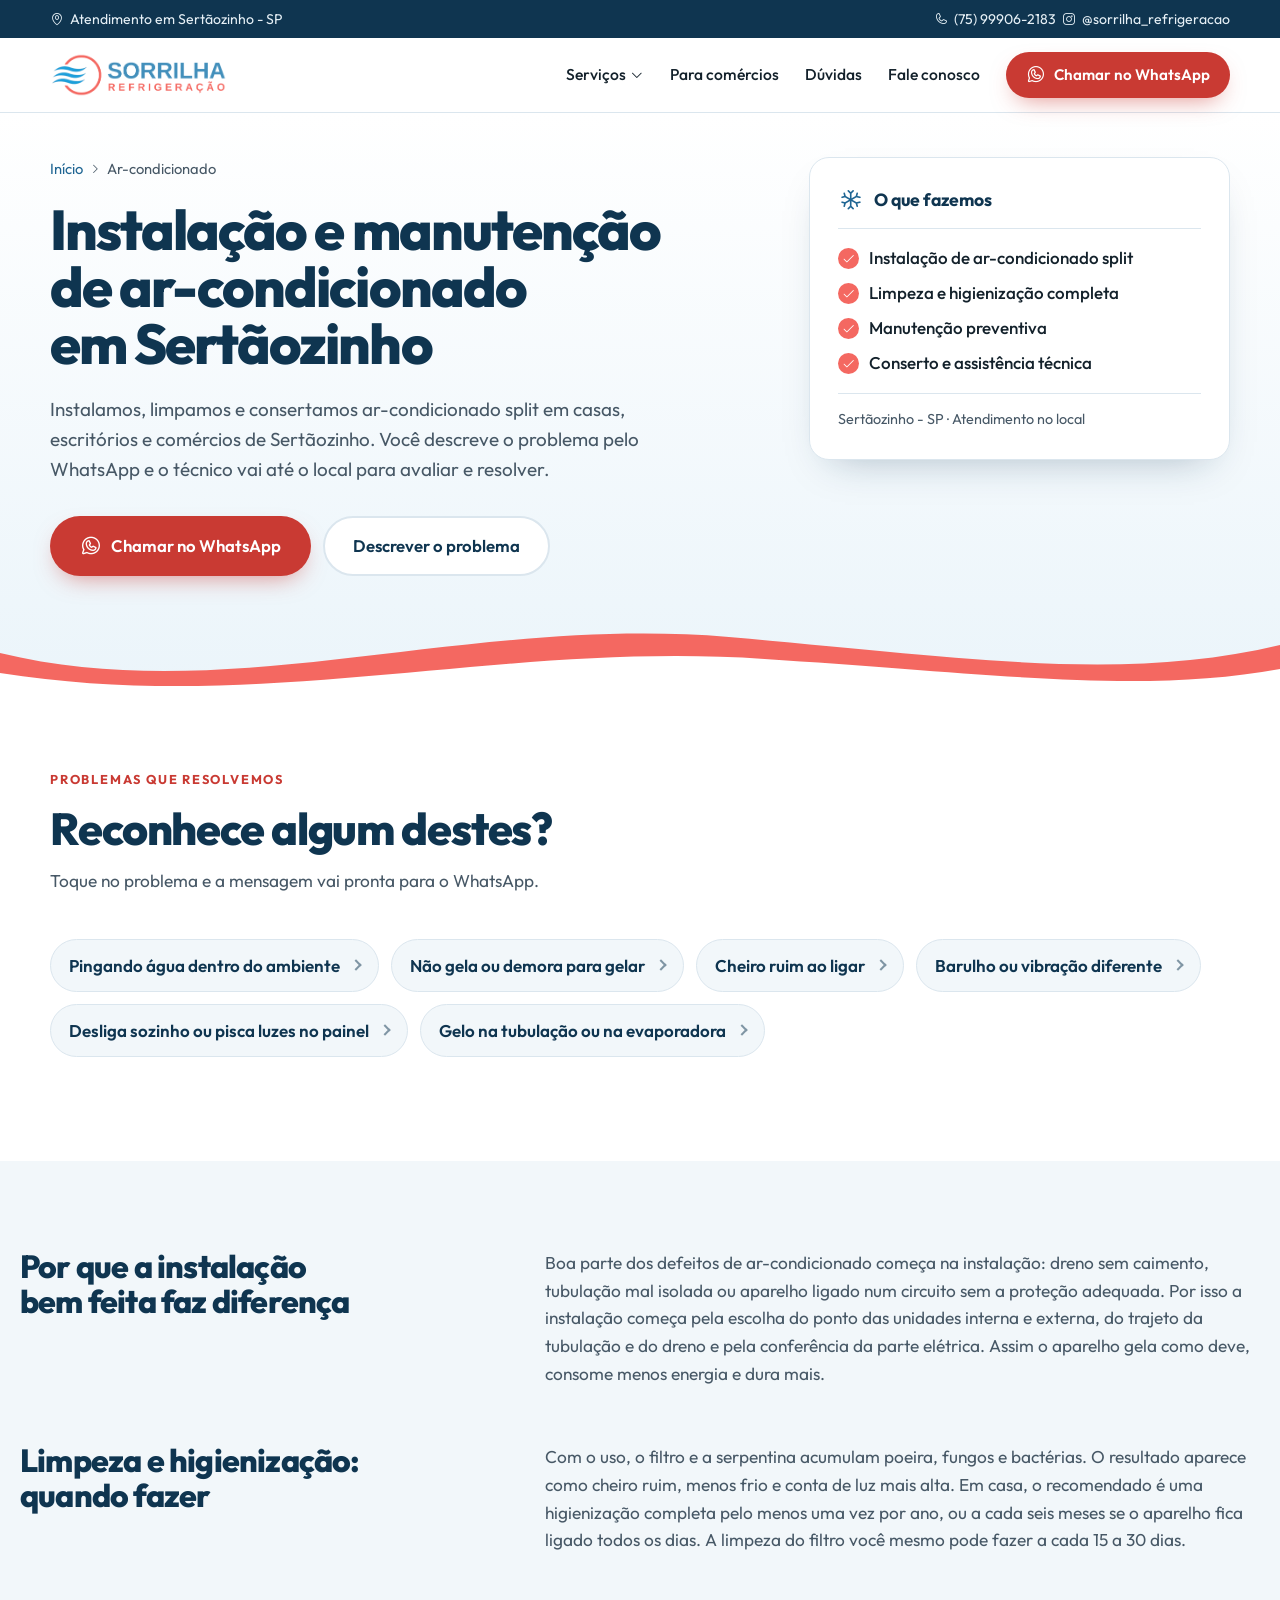
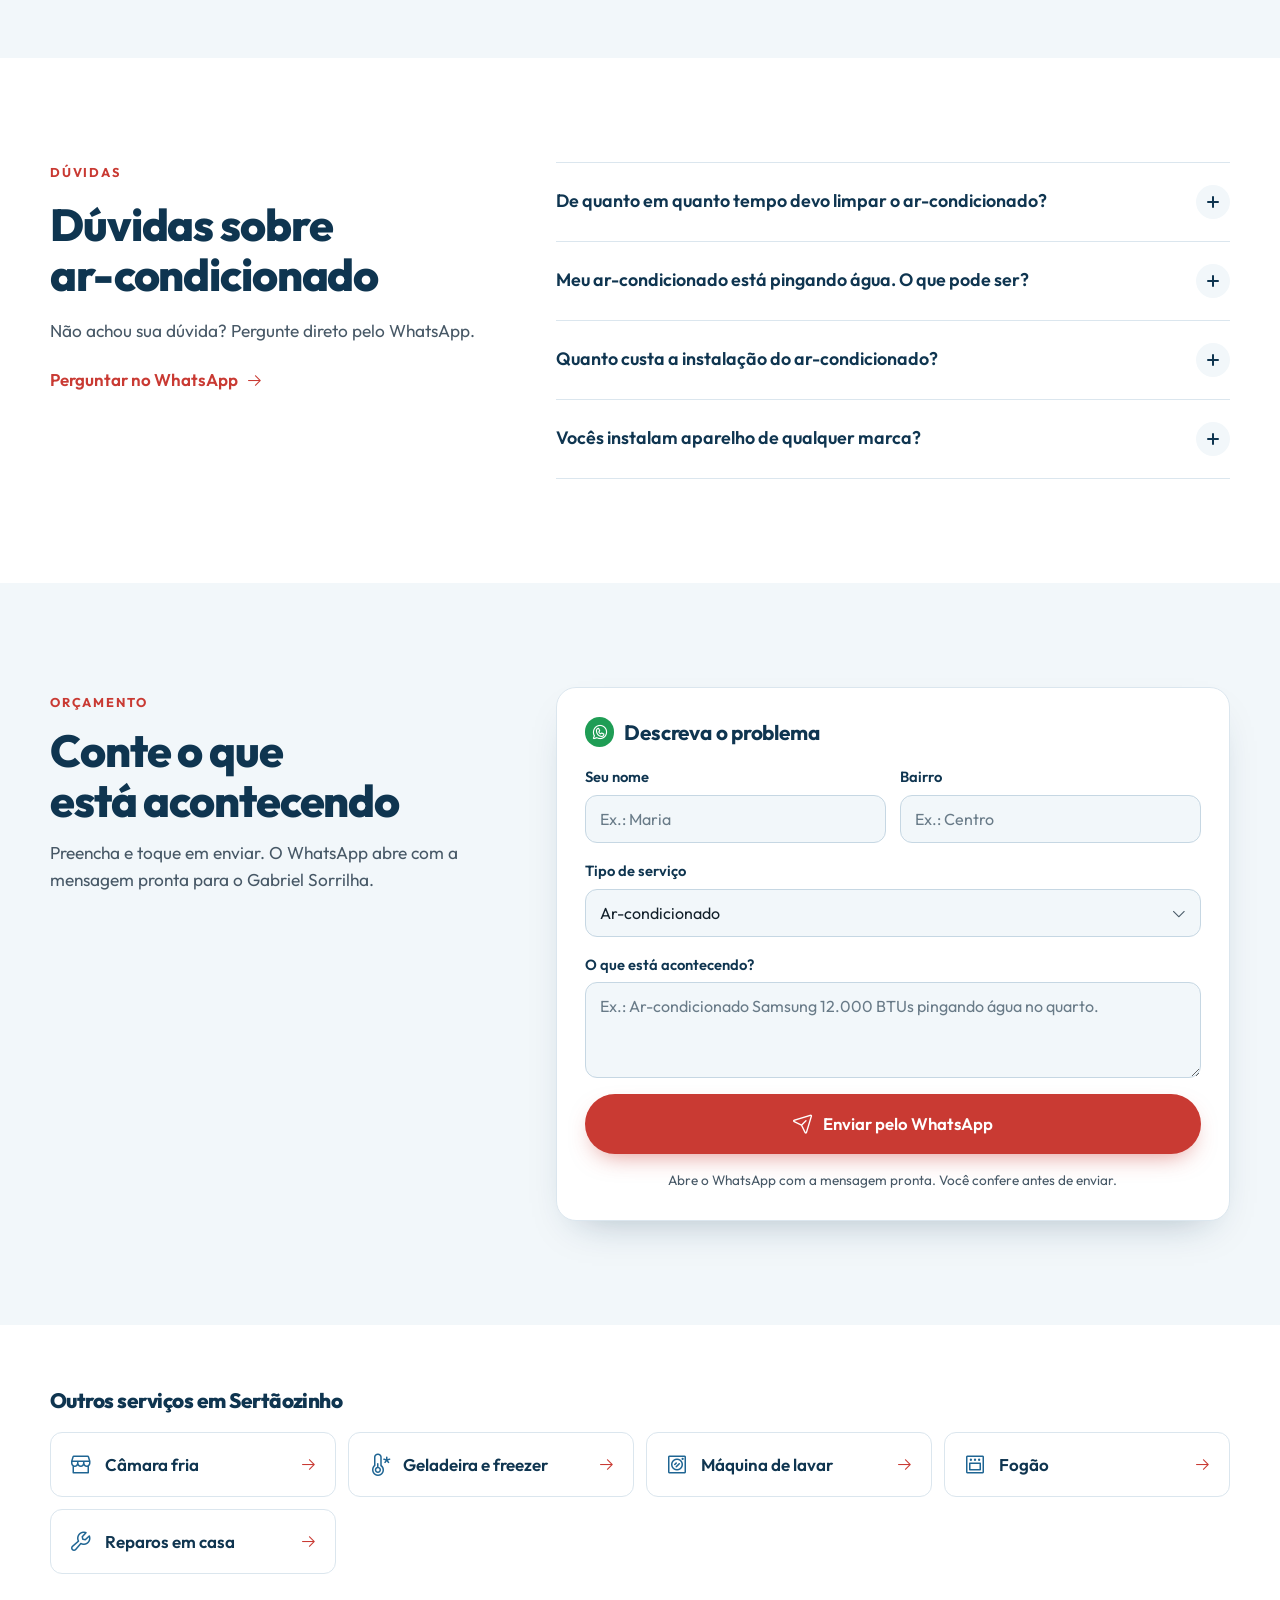
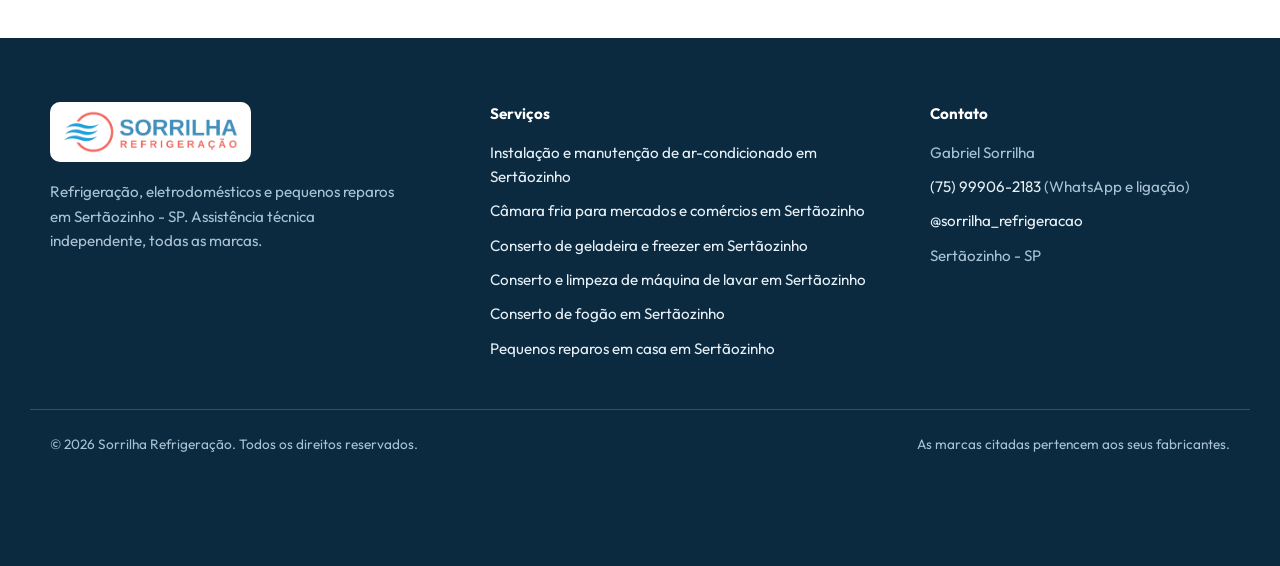
==== ar-condicionado/index.html @ fd5629b0 "Remove a seção de marcas do site Co-Authored-By: Claude Opus 5.5 <noreply@anthropic.com> Claude-Sess" ====
<!doctype html>
<html lang="pt-BR">
<head>
  <meta charset="utf-8">
  <meta name="viewport" content="width=device-width, initial-scale=1, viewport-fit=cover">
  <title>Instalação de Ar-Condicionado em Sertãozinho | Sorrilha</title>
  <meta name="description" content="Instalação, limpeza, higienização e conserto de ar-condicionado split em Sertãozinho - SP. Casas e comércios, todas as marcas. Orçamento pelo WhatsApp.">
  <meta name="keywords" content="instalação de ar-condicionado Sertãozinho, limpeza de ar-condicionado, higienização de ar-condicionado, conserto de ar-condicionado">
  <link rel="canonical" href="https://helderbento98.github.io/SORRILHA-REFRIGERA-O/ar-condicionado/">
  <meta name="robots" content="index, follow">
  <meta name="theme-color" content="#0f3550">
  <meta name="geo.region" content="BR-SP">
  <meta name="geo.placename" content="Sertãozinho">

  <meta property="og:type" content="website">
  <meta property="og:locale" content="pt_BR">
  <meta property="og:site_name" content="Sorrilha Refrigeração">
  <meta property="og:title" content="Instalação de Ar-Condicionado em Sertãozinho | Sorrilha">
  <meta property="og:description" content="Instalação, limpeza, higienização e conserto de ar-condicionado split em Sertãozinho - SP. Casas e comércios, todas as marcas. Orçamento pelo WhatsApp.">
  <meta property="og:url" content="https://helderbento98.github.io/SORRILHA-REFRIGERA-O/ar-condicionado/">
  <meta property="og:image" content="https://helderbento98.github.io/SORRILHA-REFRIGERA-O/assets/img/og.jpg">
  <meta name="twitter:card" content="summary_large_image">

  <link rel="icon" type="image/png" href="../assets/img/favicon.png">
  <link rel="apple-touch-icon" href="../assets/img/apple-touch-icon.png">
  <link rel="preload" href="../assets/fonts/outfit-variable.woff2" as="font" type="font/woff2" crossorigin>
  <link rel="stylesheet" href="../assets/icons/icons.css">
  <link rel="stylesheet" href="../assets/css/site.css?v=3">
  <script type="application/ld+json">{"@context":"https://schema.org","@type":"Service","name":"Instalação e manutenção de ar-condicionado em Sertãozinho","serviceType":"Ar-condicionado","description":"Instalação, limpeza, higienização e conserto de ar-condicionado split em Sertãozinho - SP. Casas e comércios, todas as marcas. Orçamento pelo WhatsApp.","url":"https://helderbento98.github.io/SORRILHA-REFRIGERA-O/ar-condicionado/","provider":{"@id":"https://helderbento98.github.io/SORRILHA-REFRIGERA-O/#empresa"},"areaServed":{"@type":"City","name":"Sertãozinho - SP"}}</script>
  <script type="application/ld+json">{"@context":"https://schema.org","@type":"BreadcrumbList","itemListElement":[{"@type":"ListItem","position":1,"name":"Início","item":"https://helderbento98.github.io/SORRILHA-REFRIGERA-O/"},{"@type":"ListItem","position":2,"name":"Ar-condicionado","item":"https://helderbento98.github.io/SORRILHA-REFRIGERA-O/ar-condicionado/"}]}</script>
  <script type="application/ld+json">{"@context":"https://schema.org","@type":"FAQPage","mainEntity":[{"@type":"Question","name":"De quanto em quanto tempo devo limpar o ar-condicionado?","acceptedAnswer":{"@type":"Answer","text":"Para uso residencial, uma higienização completa por ano é o mínimo. Se o aparelho fica ligado todos os dias ou o ambiente tem muita poeira, o ideal é a cada seis meses. O filtro pode ser lavado por você a cada 15 a 30 dias."}},{"@type":"Question","name":"Meu ar-condicionado está pingando água. O que pode ser?","acceptedAnswer":{"@type":"Answer","text":"As causas mais comuns são dreno entupido, mangueira do dreno dobrada ou sem caimento e filtro muito sujo, que faz a serpentina congelar e depois gotejar. Desligue o aparelho e peça uma avaliação: a água pode estragar a parede e atingir a parte elétrica."}},{"@type":"Question","name":"Quanto custa a instalação do ar-condicionado?","acceptedAnswer":{"@type":"Answer","text":"Depende da capacidade do aparelho (BTUs), da distância entre as unidades interna e externa e do tipo de parede. Mande pelo WhatsApp o modelo do aparelho e fotos do local para receber uma estimativa."}},{"@type":"Question","name":"Vocês instalam aparelho de qualquer marca?","acceptedAnswer":{"@type":"Answer","text":"Sim. Instalamos e fazemos manutenção em ar-condicionado split de todas as marcas."}}]}</script>
</head>
<body>
  <a class="skip" href="#conteudo">Pular para o conteúdo</a>
  <span id="menu" class="menu-anchor" aria-hidden="true"></span>
  <div class="progress" aria-hidden="true"></div>

  <div class="topbar">
    <div class="wrap topbar__inner">
      <span><i class="ph ph-map-pin" aria-hidden="true"></i> Atendimento em Sertãozinho - SP</span>
      <span class="topbar__right">
        <a href="tel:+5575999062183"><i class="ph ph-phone" aria-hidden="true"></i> (75) 99906-2183</a>
        <a href="https://www.instagram.com/sorrilha_refrigeracao/" target="_blank" rel="noopener"><i class="ph ph-instagram-logo" aria-hidden="true"></i> @sorrilha_refrigeracao</a>
      </span>
    </div>
  </div>

  <header class="nav">
    <div class="wrap nav__inner">
      <a href="../" class="nav__brand" aria-label="Sorrilha Refrigeração, página inicial">
        <img src="../assets/img/logo.png" alt="Sorrilha Refrigeração" width="806" height="200" fetchpriority="high">
      </a>

      <nav class="nav__links" aria-label="Principal">
        <div class="nav__drop">
          <a href="../#servicos" class="nav__droplabel">Serviços <i class="ph ph-caret-down" aria-hidden="true"></i></a>
          <ul class="nav__sub">
            <li><a href="../ar-condicionado/" aria-current="page"><i class="ph ph-snowflake" aria-hidden="true"></i><span><strong>Ar-condicionado</strong><small>Instalação, limpeza, higienização e conserto de ar-condicionado split.</small></span></a></li>
            <li><a href="../camara-fria/"><i class="ph ph-storefront" aria-hidden="true"></i><span><strong>Câmara fria</strong><small>Instalação, manutenção e conserto de câmara fria para mercados e comércios.</small></span></a></li>
            <li><a href="../geladeira-e-freezer/"><i class="ph ph-thermometer-cold" aria-hidden="true"></i><span><strong>Geladeira e freezer</strong><small>Conserto de geladeira e freezer que não gela, forma gelo ou faz barulho.</small></span></a></li>
            <li><a href="../maquina-de-lavar/"><i class="ph ph-washing-machine" aria-hidden="true"></i><span><strong>Máquina de lavar</strong><small>Conserto e limpeza completa de máquina de lavar roupas.</small></span></a></li>
            <li><a href="../fogao/"><i class="ph ph-oven" aria-hidden="true"></i><span><strong>Fogão</strong><small>Conserto de boca que não acende, chama amarela, acendimento e forno.</small></span></a></li>
            <li><a href="../reparos-em-casa/"><i class="ph ph-wrench" aria-hidden="true"></i><span><strong>Reparos em casa</strong><small>Tomadas, interruptores, lustres, encanamento e vazamentos.</small></span></a></li>
          </ul>
        </div>
        <a href="../camara-fria/">Para comércios</a>
        <a href="../#duvidas">Dúvidas</a>
        <a href="../#contato">Fale conosco</a>
        <a class="btn btn--primary btn--sm nav__cta" href="https://wa.me/5575999062183?text=Ol%C3%A1%2C%20Gabriel%21%20Vim%20pelo%20site%20e%20gostaria%20de%20um%20or%C3%A7amento." target="_blank" rel="noopener"><i class="ph ph-whatsapp-logo" aria-hidden="true"></i> Chamar no WhatsApp</a>
      </nav>

      <a class="nav__toggle nav__toggle--open" href="#menu" aria-label="Abrir menu"><i class="ph ph-list" aria-hidden="true"></i></a>
      <a class="nav__toggle nav__toggle--close" href="#fechar" aria-label="Fechar menu"><i class="ph ph-x" aria-hidden="true"></i></a>
    </div>
  </header>

  <main id="conteudo">
    <section class="hero hero--page">
      <div class="wrap hero__grid hero__grid--page">
        <div class="hero__copy">
          <nav class="crumbs load" style="--d:0" aria-label="Você está em">
            <a href="../">Início</a> <i class="ph ph-caret-right" aria-hidden="true"></i> <span aria-current="page">Ar-condicionado</span>
          </nav>
          <h1 class="hero__title hero__title--page load" style="--d:1">Instalação e manutenção de ar-condicionado em Sertãozinho</h1>
          <p class="hero__sub load" style="--d:2">Instalamos, limpamos e consertamos ar-condicionado split em casas, escritórios e comércios de Sertãozinho. Você descreve o problema pelo WhatsApp e o técnico vai até o local para avaliar e resolver.</p>
          <div class="hero__ctas load" style="--d:3">
            <a class="btn btn--primary btn--lg" href="https://wa.me/5575999062183?text=Ol%C3%A1%2C%20Gabriel%21%20Vim%20pelo%20site%20e%20preciso%20de%20servi%C3%A7o%20em%20ar-condicionado." target="_blank" rel="noopener"><i class="ph ph-whatsapp-logo" aria-hidden="true"></i> Chamar no WhatsApp</a>
            <a class="btn btn--ghost btn--lg" href="#orcamento">Descrever o problema</a>
          </div>
        </div>
        <aside class="scope load" style="--d:3" aria-label="O que fazemos">
          <p class="scope__t"><i class="ph ph-snowflake" aria-hidden="true"></i> O que fazemos</p>
          <ul>
              <li><i class="ph ph-check" aria-hidden="true"></i> Instalação de ar-condicionado split</li>
              <li><i class="ph ph-check" aria-hidden="true"></i> Limpeza e higienização completa</li>
              <li><i class="ph ph-check" aria-hidden="true"></i> Manutenção preventiva</li>
              <li><i class="ph ph-check" aria-hidden="true"></i> Conserto e assistência técnica</li>
          </ul>
          <p class="scope__foot">Sertãozinho - SP · Atendimento no local</p>
        </aside>
      </div>

      <div class="waves" aria-hidden="true">
        <svg viewBox="0 0 1440 120" preserveAspectRatio="none">
          <path class="waves__coral" d="M0,56 C260,112 520,18 820,40 C1080,60 1260,86 1440,48 L1440,120 L0,120 Z"/>
          <path class="waves__blue" d="M0,76 C300,118 560,44 860,62 C1110,76 1280,98 1440,72 L1440,120 L0,120 Z"/>
        </svg>
      </div>
    </section>

    <section class="section" aria-labelledby="p-t">
      <div class="wrap">
        <div class="section__head reveal">
          <p class="eyebrow">Problemas que resolvemos</p>
          <h2 id="p-t">Reconhece algum destes?</h2>
          <p class="section__sub">Toque no problema e a mensagem vai pronta para o WhatsApp.</p>
        </div>
        <ul class="chips chips--solo reveal">
          <li><a class="chip" href="https://wa.me/5575999062183?text=Ol%C3%A1%2C%20Gabriel%21%20Vim%20pelo%20site.%20Ar-condicionado%3A%20pingando%20%C3%A1gua%20dentro%20do%20ambiente." target="_blank" rel="noopener">Pingando água dentro do ambiente</a></li>
          <li><a class="chip" href="https://wa.me/5575999062183?text=Ol%C3%A1%2C%20Gabriel%21%20Vim%20pelo%20site.%20Ar-condicionado%3A%20n%C3%A3o%20gela%20ou%20demora%20para%20gelar." target="_blank" rel="noopener">Não gela ou demora para gelar</a></li>
          <li><a class="chip" href="https://wa.me/5575999062183?text=Ol%C3%A1%2C%20Gabriel%21%20Vim%20pelo%20site.%20Ar-condicionado%3A%20cheiro%20ruim%20ao%20ligar." target="_blank" rel="noopener">Cheiro ruim ao ligar</a></li>
          <li><a class="chip" href="https://wa.me/5575999062183?text=Ol%C3%A1%2C%20Gabriel%21%20Vim%20pelo%20site.%20Ar-condicionado%3A%20barulho%20ou%20vibra%C3%A7%C3%A3o%20diferente." target="_blank" rel="noopener">Barulho ou vibração diferente</a></li>
          <li><a class="chip" href="https://wa.me/5575999062183?text=Ol%C3%A1%2C%20Gabriel%21%20Vim%20pelo%20site.%20Ar-condicionado%3A%20desliga%20sozinho%20ou%20pisca%20luzes%20no%20painel." target="_blank" rel="noopener">Desliga sozinho ou pisca luzes no painel</a></li>
          <li><a class="chip" href="https://wa.me/5575999062183?text=Ol%C3%A1%2C%20Gabriel%21%20Vim%20pelo%20site.%20Ar-condicionado%3A%20gelo%20na%20tubula%C3%A7%C3%A3o%20ou%20na%20evaporadora." target="_blank" rel="noopener">Gelo na tubulação ou na evaporadora</a></li>
        </ul>
      </div>
    </section>

    <section class="section section--soft section--tight-top" aria-label="Mais informações">
      <div class="wrap prose">
        <div class="prose__block reveal">
          <h2>Por que a instalação bem feita faz diferença</h2>
          <p>Boa parte dos defeitos de ar-condicionado começa na instalação: dreno sem caimento, tubulação mal isolada ou aparelho ligado num circuito sem a proteção adequada. Por isso a instalação começa pela escolha do ponto das unidades interna e externa, do trajeto da tubulação e do dreno e pela conferência da parte elétrica. Assim o aparelho gela como deve, consome menos energia e dura mais.</p>
        </div>

        <div class="prose__block reveal">
          <h2>Limpeza e higienização: quando fazer</h2>
          <p>Com o uso, o filtro e a serpentina acumulam poeira, fungos e bactérias. O resultado aparece como cheiro ruim, menos frio e conta de luz mais alta. Em casa, o recomendado é uma higienização completa pelo menos uma vez por ano, ou a cada seis meses se o aparelho fica ligado todos os dias. A limpeza do filtro você mesmo pode fazer a cada 15 a 30 dias.</p>
        </div>
      </div>
    </section>

    <section class="section" id="duvidas" aria-labelledby="duvidas-t">
      <div class="wrap faq">
        <div class="faq__intro reveal">
          <p class="eyebrow">Dúvidas</p>
          <h2 id="duvidas-t">Dúvidas sobre ar-condicionado</h2>
          <p class="section__sub">Não achou sua dúvida? Pergunte direto pelo WhatsApp.</p>
          <a class="link-arrow" href="https://wa.me/5575999062183?text=Ol%C3%A1%2C%20Gabriel%21%20Vim%20pelo%20site%20e%20tenho%20uma%20d%C3%BAvida." target="_blank" rel="noopener">Perguntar no WhatsApp <i class="ph ph-arrow-right" aria-hidden="true"></i></a>
        </div>
        <div class="faq__list reveal">
          <details class="faq__item">
            <summary>De quanto em quanto tempo devo limpar o ar-condicionado?<span class="faq__icon" aria-hidden="true"></span></summary>
            <p>Para uso residencial, uma higienização completa por ano é o mínimo. Se o aparelho fica ligado todos os dias ou o ambiente tem muita poeira, o ideal é a cada seis meses. O filtro pode ser lavado por você a cada 15 a 30 dias.</p>
          </details>
          <details class="faq__item">
            <summary>Meu ar-condicionado está pingando água. O que pode ser?<span class="faq__icon" aria-hidden="true"></span></summary>
            <p>As causas mais comuns são dreno entupido, mangueira do dreno dobrada ou sem caimento e filtro muito sujo, que faz a serpentina congelar e depois gotejar. Desligue o aparelho e peça uma avaliação: a água pode estragar a parede e atingir a parte elétrica.</p>
          </details>
          <details class="faq__item">
            <summary>Quanto custa a instalação do ar-condicionado?<span class="faq__icon" aria-hidden="true"></span></summary>
            <p>Depende da capacidade do aparelho (BTUs), da distância entre as unidades interna e externa e do tipo de parede. Mande pelo WhatsApp o modelo do aparelho e fotos do local para receber uma estimativa.</p>
          </details>
          <details class="faq__item">
            <summary>Vocês instalam aparelho de qualquer marca?<span class="faq__icon" aria-hidden="true"></span></summary>
            <p>Sim. Instalamos e fazemos manutenção em ar-condicionado split de todas as marcas.</p>
          </details>
        </div>
      </div>
    </section>

    <section class="section section--soft" id="orcamento" aria-labelledby="orc-t">
      <div class="wrap orc">
        <div class="orc__copy reveal">
          <p class="eyebrow">Orçamento</p>
          <h2 id="orc-t">Conte o que está acontecendo</h2>
          <p class="section__sub">Preencha e toque em enviar. O WhatsApp abre com a mensagem pronta para o Gabriel Sorrilha.</p>
        </div>
        <div class="reveal">

        <form class="form js-wa-form" id="f-ar-condicionado" action="https://wa.me/5575999062183" method="get" target="_blank" aria-labelledby="f-ar-condicionado-t">
          <div class="form__head">
            <p class="form__title" id="f-ar-condicionado-t"><i class="ph ph-whatsapp-logo" aria-hidden="true"></i> Descreva o problema</p>
            
          </div>
          <div class="form__row">
            <div class="field">
              <label for="f-ar-condicionado-nome">Seu nome</label>
              <input id="f-ar-condicionado-nome" data-campo="Nome" type="text" autocomplete="name" placeholder="Ex.: Maria">
            </div>
            <div class="field">
              <label for="f-ar-condicionado-bairro">Bairro</label>
              <input id="f-ar-condicionado-bairro" data-campo="Bairro" type="text" autocomplete="address-level3" placeholder="Ex.: Centro">
            </div>
          </div>
          <div class="field">
            <label for="f-ar-condicionado-servico">Tipo de serviço</label>
            <div class="select">
              <select id="f-ar-condicionado-servico" data-campo="Serviço">
                <option selected>Ar-condicionado</option>
                <option>Câmara fria</option>
                <option>Geladeira ou freezer</option>
                <option>Máquina de lavar</option>
                <option>Fogão</option>
                <option>Tomada, lustre ou parte elétrica</option>
                <option>Encanamento ou vazamento</option>
                <option>Outro</option>
              </select>
              <i class="ph ph-caret-down" aria-hidden="true"></i>
            </div>
          </div>
          <div class="field">
            <label for="f-ar-condicionado-problema">O que está acontecendo?</label>
            <textarea id="f-ar-condicionado-problema" data-campo="Problema" name="text" rows="3" required minlength="8"
              placeholder="Ex.: Ar-condicionado Samsung 12.000 BTUs pingando água no quarto."></textarea>
          </div>
          <button class="btn btn--primary btn--lg form__submit" type="submit"><i class="ph ph-paper-plane-tilt" aria-hidden="true"></i> Enviar pelo WhatsApp</button>
          <p class="form__note">Abre o WhatsApp com a mensagem pronta. Você confere antes de enviar.</p>
        </form>
        </div>
      </div>
    </section>

    <section class="section section--tight" aria-labelledby="o-t">
      <div class="wrap">
        <h2 id="o-t" class="others__t">Outros serviços em Sertãozinho</h2>
        <ul class="others">
          <li><a class="other" href="../camara-fria/"><i class="ph ph-storefront" aria-hidden="true"></i><span>Câmara fria</span><i class="ph ph-arrow-right" aria-hidden="true"></i></a></li>
          <li><a class="other" href="../geladeira-e-freezer/"><i class="ph ph-thermometer-cold" aria-hidden="true"></i><span>Geladeira e freezer</span><i class="ph ph-arrow-right" aria-hidden="true"></i></a></li>
          <li><a class="other" href="../maquina-de-lavar/"><i class="ph ph-washing-machine" aria-hidden="true"></i><span>Máquina de lavar</span><i class="ph ph-arrow-right" aria-hidden="true"></i></a></li>
          <li><a class="other" href="../fogao/"><i class="ph ph-oven" aria-hidden="true"></i><span>Fogão</span><i class="ph ph-arrow-right" aria-hidden="true"></i></a></li>
          <li><a class="other" href="../reparos-em-casa/"><i class="ph ph-wrench" aria-hidden="true"></i><span>Reparos em casa</span><i class="ph ph-arrow-right" aria-hidden="true"></i></a></li>
        </ul>
      </div>
    </section>
  </main>

  <footer class="footer">
    <div class="wrap footer__grid">
      <div class="footer__brand">
        <img src="../assets/img/logo.png" alt="Sorrilha Refrigeração" width="806" height="200" loading="lazy" decoding="async">
        <p>Refrigeração, eletrodomésticos e pequenos reparos em Sertãozinho - SP. Assistência técnica independente, todas as marcas.</p>
      </div>
      <nav class="footer__col" aria-label="Serviços">
        <p class="footer__h">Serviços</p>
        <ul>
          <li><a href="../ar-condicionado/">Instalação e manutenção de ar-condicionado em Sertãozinho</a></li>
          <li><a href="../camara-fria/">Câmara fria para mercados e comércios em Sertãozinho</a></li>
          <li><a href="../geladeira-e-freezer/">Conserto de geladeira e freezer em Sertãozinho</a></li>
          <li><a href="../maquina-de-lavar/">Conserto e limpeza de máquina de lavar em Sertãozinho</a></li>
          <li><a href="../fogao/">Conserto de fogão em Sertãozinho</a></li>
          <li><a href="../reparos-em-casa/">Pequenos reparos em casa em Sertãozinho</a></li>
        </ul>
      </nav>
      <div class="footer__col">
        <p class="footer__h">Contato</p>
        <ul>
          <li>Gabriel Sorrilha</li>
          <li><a href="tel:+5575999062183">(75) 99906-2183</a> (WhatsApp e ligação)</li>
          <li><a href="https://www.instagram.com/sorrilha_refrigeracao/" target="_blank" rel="noopener">@sorrilha_refrigeracao</a></li>
          <li>Sertãozinho - SP</li>
        </ul>
      </div>
    </div>
    <div class="wrap footer__bottom">
      <p>© 2026 Sorrilha Refrigeração. Todos os direitos reservados.</p>
      <p>As marcas citadas pertencem aos seus fabricantes.</p>
    </div>
  </footer>

  <a class="fab" href="https://wa.me/5575999062183?text=Ol%C3%A1%2C%20Gabriel%21%20Vim%20pelo%20site%20e%20gostaria%20de%20um%20or%C3%A7amento." target="_blank" rel="noopener" aria-label="Chamar no WhatsApp"><i class="ph ph-whatsapp-logo" aria-hidden="true"></i></a>

  <script>
    /* Junta os campos do formulário numa mensagem e abre o WhatsApp.
       Sem este script o formulário continua funcionando e envia só a descrição. */
    document.querySelectorAll('.js-wa-form').forEach(function (f) {
      f.addEventListener('submit', function (e) {
        e.preventDefault();
        var linhas = ['Olá, Gabriel! Vim pelo site.'];
        f.querySelectorAll('[data-campo]').forEach(function (c) {
          var v = c.value.trim(); if (v) linhas.push(c.getAttribute('data-campo') + ': ' + v);
        });
        var a = document.createElement('a');
        a.href = 'https://wa.me/5575999062183?text=' + encodeURIComponent(linhas.join('\n'));
        a.target = '_blank'; a.rel = 'noopener';
        document.body.appendChild(a); a.click(); a.remove();
      });
    });
  </script>
</body>
</html>
---- assets/icons/icons.css ----
/* Phosphor Icons (MIT) - subconjunto so com os icones usados no site. Gerado por tools/icones.py */
@font-face{font-family:"Phosphor";src:url("phosphor-subset.woff2") format("woff2");font-weight:normal;font-style:normal;font-display:block}
.ph{font-family:"Phosphor"!important;speak:never;font-style:normal;font-weight:normal;font-variant:normal;text-transform:none;line-height:1;-webkit-font-smoothing:antialiased;-moz-osx-font-smoothing:grayscale;display:inline-block}
.ph.ph-arrow-right:before{content:"\e06c"}
.ph.ph-arrow-up-right:before{content:"\e092"}
.ph.ph-caret-down:before{content:"\e136"}
.ph.ph-caret-right:before{content:"\e13a"}
.ph.ph-check:before{content:"\e182"}
.ph.ph-check-circle:before{content:"\e184"}
.ph.ph-instagram-logo:before{content:"\e2d0"}
.ph.ph-list:before{content:"\e2f0"}
.ph.ph-map-pin:before{content:"\e316"}
.ph.ph-oven:before{content:"\ed8c"}
.ph.ph-paper-plane-tilt:before{content:"\e398"}
.ph.ph-phone:before{content:"\e3b8"}
.ph.ph-snowflake:before{content:"\e5aa"}
.ph.ph-storefront:before{content:"\e470"}
.ph.ph-thermometer-cold:before{content:"\e5c8"}
.ph.ph-washing-machine:before{content:"\ede8"}
.ph.ph-whatsapp-logo:before{content:"\e5d0"}
.ph.ph-wrench:before{content:"\e5d4"}
.ph.ph-x:before{content:"\e4f6"}
---- assets/css/site.css ----
/* =========================================================================
   Sorrilha Refrigeração — site.css
   Cores do logo: azul #428FBB · azul das ondas #1BA0D9 · coral #F46861
   Forma: botões e etiquetas em pílula; cartões com raio 20px.
   Layout: faixa de marcas contínua, serviços em lista, blocos claros e escuros alternados.
   ========================================================================= */

@font-face {
  font-family: "Outfit";
  src: url("../fonts/outfit-variable.woff2") format("woff2");
  font-weight: 100 900;
  font-style: normal;
  font-display: swap;
}

:root {
  --blue: #428fbb;
  --blue-wave: #1ba0d9;
  --blue-ink: #1f6593;     /* azul para texto (contraste AA) */
  --blue-50: #eaf4fa;
  --navy: #0f3550;
  --navy-2: #15425f;
  --navy-line: #265573;
  --coral: #f46861;
  --coral-ink: #c93a33;    /* coral para botão com texto branco (AA) */
  --coral-ink-2: #ad2f29;

  --bg: #ffffff;
  --bg-soft: #f2f7fa;
  --line: #dbe6ee;
  --text: #13212b;
  --muted: #475866;
  --on-dark: #e6f0f6;
  --on-dark-muted: #a9c2d3;

  --radius: 20px;
  --radius-sm: 12px;
  --shadow: 0 18px 40px -22px rgba(15, 53, 80, .35);
  --ease: cubic-bezier(.22, 1, .36, 1);
  --font: "Outfit", system-ui, -apple-system, "Segoe UI", Roboto, sans-serif;
  --gutter: 20px;
}

*, *::before, *::after { box-sizing: border-box; }
html { scroll-behavior: smooth; scroll-padding-top: 90px; -webkit-text-size-adjust: 100%; }
body {
  margin: 0; font-family: var(--font); font-size: 17px; line-height: 1.6;
  color: var(--text); background: var(--bg); overflow-x: clip; -webkit-font-smoothing: antialiased;
}
img { max-width: 100%; height: auto; display: block; }
a { color: var(--blue-ink); }
h1, h2, h3 { margin: 0; line-height: 1.1; letter-spacing: -.025em; text-wrap: balance; }
p { margin: 0; }
ul, ol { margin: 0; padding: 0; list-style: none; }
:focus-visible { outline: 3px solid var(--blue-wave); outline-offset: 3px; border-radius: 8px; }

.wrap { width: 100%; max-width: 1220px; margin: 0 auto; padding-inline: var(--gutter); }
.skip { position: absolute; left: -999px; top: 8px; z-index: 100; background: var(--navy); color: #fff; padding: 10px 16px; border-radius: 999px; }
.skip:focus { left: 12px; }
.menu-anchor { position: fixed; top: 0; left: 0; width: 0; height: 0; }

/* ---------- Botões ---------- */
.btn {
  display: inline-flex; align-items: center; justify-content: center; gap: .55em;
  font: 600 1rem/1 var(--font); padding: 15px 24px; border-radius: 999px;
  text-decoration: none; white-space: nowrap; border: 2px solid transparent; cursor: pointer;
  transition: background-color .2s, color .2s, border-color .2s, transform .15s var(--ease), box-shadow .2s;
}
.btn .ph { font-size: 1.3em; }
.btn:active { transform: scale(.97); }
.btn--primary { background: var(--coral-ink); color: #fff; box-shadow: 0 10px 24px -10px rgba(201, 58, 51, .6); }
.btn--primary:hover { background: var(--coral-ink-2); }
.btn--ghost { background: #fff; color: var(--navy); border-color: var(--line); }
.btn--ghost:hover { border-color: var(--blue); color: var(--blue-ink); }
.btn--ghost-light { color: #fff; border-color: rgba(255, 255, 255, .35); }
.btn--ghost-light:hover { border-color: #fff; background: rgba(255, 255, 255, .06); }
.btn--sm { padding: 11px 18px; font-size: .95rem; }
.btn--lg { padding: 17px 28px; font-size: 1.05rem; }

.link-arrow { display: inline-flex; align-items: center; gap: 8px; font-weight: 600; color: var(--coral-ink); text-decoration: none; }
.link-arrow .ph { transition: transform .25s var(--ease); }
.link-arrow:hover .ph { transform: translateX(4px); }
.link-arrow--light { color: var(--coral); }

.eyebrow {
  display: inline-flex; align-items: center; gap: .45em; margin-bottom: 14px;
  font-size: .8rem; font-weight: 700; letter-spacing: .14em; text-transform: uppercase; color: var(--coral-ink);
}
.eyebrow--light { color: var(--coral); }

/* ---------- Barra de topo ---------- */
.topbar { background: var(--navy); color: var(--on-dark); font-size: .88rem; }
.topbar__inner { display: flex; justify-content: space-between; align-items: center; gap: 16px; min-height: 38px; }
.topbar span { display: inline-flex; align-items: center; gap: 6px; }
.topbar__right { display: inline-flex; gap: 22px; }
.topbar a { color: var(--on-dark); text-decoration: none; display: inline-flex; align-items: center; gap: 6px; }
.topbar a:hover { color: #fff; }

/* ---------- Navegação ---------- */
.nav {
  position: sticky; top: env(safe-area-inset-top, 0px); z-index: 50;
  background: rgba(255, 255, 255, .94); backdrop-filter: saturate(1.4) blur(12px); -webkit-backdrop-filter: saturate(1.4) blur(12px);
  border-bottom: 1px solid var(--line);
}
.nav__inner { height: 74px; display: flex; align-items: center; justify-content: space-between; gap: 24px; }
.nav__brand img { height: 44px; width: auto; }
.nav__links { display: flex; align-items: center; gap: 26px; }
.nav__links > a:not(.btn), .nav__droplabel {
  color: var(--text); text-decoration: none; font-weight: 500; font-size: .98rem;
  display: inline-flex; align-items: center; gap: 4px; padding: 6px 0;
}
.nav__links > a:not(.btn):hover, .nav__droplabel:hover, .nav__links a[aria-current="page"] { color: var(--blue-ink); }
.nav__drop { position: relative; }
.nav__droplabel .ph { font-size: 14px; transition: transform .2s; }
.nav__sub {
  position: absolute; top: calc(100% + 14px); left: -24px; width: 420px;
  background: #fff; border: 1px solid var(--line); border-radius: var(--radius); box-shadow: var(--shadow);
  padding: 10px; display: grid; gap: 2px;
  opacity: 0; visibility: hidden; transform: translateY(-6px); transition: opacity .2s, transform .25s var(--ease), visibility .2s;
}
.nav__sub::before { content: ""; position: absolute; left: 0; right: 0; top: -16px; height: 16px; }
.nav__drop:hover .nav__sub, .nav__drop:focus-within .nav__sub { opacity: 1; visibility: visible; transform: none; }
.nav__drop:hover .nav__droplabel .ph { transform: rotate(180deg); }
.nav__sub a { display: flex; gap: 14px; align-items: flex-start; padding: 12px; border-radius: var(--radius-sm); text-decoration: none; color: var(--text); }
.nav__sub a:hover, .nav__sub a[aria-current="page"] { background: var(--bg-soft); }
.nav__sub .ph { font-size: 22px; color: var(--blue-ink); margin-top: 2px; }
.nav__sub strong { display: block; font-weight: 600; }
.nav__sub small { display: block; color: var(--muted); font-size: .85rem; line-height: 1.35; }
.nav__toggle { display: none; padding: 8px; margin-right: -8px; line-height: 0; font-size: 30px; color: var(--navy); text-decoration: none; }

/* ---------- Hero ---------- */
.hero { position: relative; background: linear-gradient(180deg, #fff 0%, var(--blue-50) 100%); padding: 64px 0 150px; overflow: clip; }
.hero__grid { display: grid; grid-template-columns: minmax(0, 1.15fr) minmax(0, .85fr); gap: 56px; align-items: center; }
.hero__title { font-size: clamp(2.3rem, 5vw, 4.1rem); font-weight: 800; color: var(--navy); letter-spacing: -.035em; line-height: 1.02; }
.hero__sub { margin-top: 22px; font-size: 1.18rem; color: var(--muted); max-width: 52ch; }
.hero__points { display: flex; flex-wrap: wrap; gap: 10px 22px; margin-top: 24px; }
.hero__points li { display: inline-flex; align-items: center; gap: 8px; font-weight: 600; color: var(--navy); }
.hero__points .ph { color: var(--blue-ink); font-size: 1.25rem; }
.hero__ctas { display: flex; flex-wrap: wrap; gap: 12px; margin-top: 32px; }

.hero--page { padding: 44px 0 140px; }
.hero__grid--page { grid-template-columns: minmax(0, 1.25fr) minmax(0, .75fr); align-items: start; }
.hero__title--page { font-size: clamp(2.1rem, 4.4vw, 3.5rem); }
.crumbs { display: flex; align-items: center; gap: 6px; font-size: .92rem; color: var(--muted); margin-bottom: 20px; }
.crumbs a { color: var(--blue-ink); text-decoration: none; }
.crumbs .ph { font-size: 12px; }

.scope { background: #fff; border: 1px solid var(--line); border-radius: var(--radius); padding: 28px; box-shadow: var(--shadow); }
.scope__t { display: flex; align-items: center; gap: 10px; font-weight: 700; font-size: 1.1rem; color: var(--navy); padding-bottom: 14px; border-bottom: 1px solid var(--line); }
.scope__t .ph { font-size: 26px; color: var(--blue-ink); }
.scope ul { display: grid; gap: 12px; padding: 18px 0; }
.scope li { display: flex; gap: 10px; align-items: flex-start; font-weight: 500; line-height: 1.35; }
.scope li .ph { color: #fff; background: var(--coral); border-radius: 50%; font-size: 13px; padding: 4px; margin-top: 1px; }
.scope__foot { font-size: .9rem; color: var(--muted); padding-top: 14px; border-top: 1px solid var(--line); }

/* ondas da marca (mesmas do cartão de visita) */
.waves { position: absolute; left: 0; right: 0; bottom: -1px; height: 120px; pointer-events: none; }
.waves svg { width: 100%; height: 100%; display: block; }
.waves__coral { fill: var(--coral); }
.waves__blue { fill: var(--navy); }

/* ---------- Formulário ---------- */
.form {
  background: #fff; color: var(--text); border: 1px solid var(--line); border-radius: var(--radius);
  padding: 28px; display: grid; gap: 16px; box-shadow: var(--shadow);
}
.form__title { display: flex; align-items: center; gap: 10px; font-size: 1.3rem; font-weight: 700; color: var(--navy); letter-spacing: -.01em; }
.form__title .ph { color: #fff; background: #1f9d55; border-radius: 50%; font-size: 18px; padding: 6px; }
.form__sub { color: var(--muted); font-size: .95rem; margin-top: 4px; }
.form__row { display: grid; grid-template-columns: 1fr 1fr; gap: 14px; }
.field { display: grid; gap: 6px; min-width: 0; }
.field label { font-weight: 600; font-size: .92rem; color: var(--navy); }
.field input, .field select, .field textarea {
  width: 100%; font: 400 1rem/1.4 var(--font); color: var(--text);
  background: var(--bg-soft); border: 1.5px solid #c6d7e3; border-radius: var(--radius-sm); padding: 12px 14px;
  transition: border-color .2s, background-color .2s, box-shadow .2s;
}
.field textarea { resize: vertical; min-height: 96px; }
.field ::placeholder { color: #697b88; }
.field input:focus, .field select:focus, .field textarea:focus { outline: none; border-color: var(--blue-ink); background: #fff; box-shadow: 0 0 0 4px rgba(31, 101, 147, .15); }
.field textarea:user-invalid { border-color: var(--coral-ink); }
.select { position: relative; }
.select select { appearance: none; -webkit-appearance: none; padding-right: 44px; cursor: pointer; }
.select .ph { position: absolute; right: 14px; top: 50%; transform: translateY(-50%); pointer-events: none; color: var(--muted); }
.form__submit { width: 100%; }
.form__note { font-size: .85rem; color: var(--muted); text-align: center; }

/* ---------- Faixa de marcas (rolagem contínua) ---------- */
.brands { background: var(--navy); color: var(--on-dark); padding: 26px 0 48px; }
.brands__head { display: flex; justify-content: space-between; align-items: baseline; gap: 8px 24px; flex-wrap: wrap; margin-bottom: 22px; }
.brands__title { font-size: 1.05rem; font-weight: 600; letter-spacing: 0; color: #fff; }
.brands__note { font-size: .88rem; color: var(--on-dark-muted); }
.marquee {
  display: flex; overflow: clip; user-select: none;
  -webkit-mask: linear-gradient(90deg, transparent, #000 8%, #000 92%, transparent);
          mask: linear-gradient(90deg, transparent, #000 8%, #000 92%, transparent);
}
.marquee__track { display: flex; flex: none; gap: 0; min-width: 100%; justify-content: space-around; }
.marquee__track li {
  font-size: clamp(1.5rem, 3vw, 2.2rem); font-weight: 700; letter-spacing: -.02em; white-space: nowrap;
  padding: 4px 30px; color: #cfe0ea; transition: color .25s, opacity .25s, transform .3s var(--ease);
}
/* ao passar o mouse: a faixa para, a marca apontada acende e as outras apagam */
.marquee:hover li { opacity: .35; }
.marquee li:hover { opacity: 1; color: var(--coral); transform: translateY(-2px); }

/* ---------- Seções ---------- */
.section { padding: 104px 0; }
.section--soft { background: var(--bg-soft); }
.section--tight { padding: 64px 0; }
.section--tight-top { padding-top: 88px; }
.section__head { max-width: 660px; margin-bottom: 44px; }
.section__head--row { max-width: none; display: flex; justify-content: space-between; align-items: flex-end; gap: 16px 48px; flex-wrap: wrap; }
.section__head--row .section__sub { max-width: 44ch; }
.section h2 { font-size: clamp(1.9rem, 3.5vw, 2.8rem); font-weight: 800; color: var(--navy); }
.section__sub { color: var(--muted); font-size: 1.08rem; margin-top: 14px; max-width: 58ch; }

/* ---------- Lista de serviços ---------- */
.svcs { border-top: 1px solid var(--line); }
.svc { border-bottom: 1px solid var(--line); }
.svc__link {
  position: relative; display: grid; grid-template-columns: auto minmax(0, 1fr) auto; align-items: center; gap: 24px;
  padding: 26px 20px; text-decoration: none; color: var(--text); border-radius: var(--radius-sm); isolation: isolate;
}
.svc__link::before {
  content: ""; position: absolute; inset: 6px 0; border-radius: var(--radius); background: var(--navy);
  transform: scaleY(.6); opacity: 0; z-index: -1; transition: transform .35s var(--ease), opacity .25s;
}
.svc__icon {
  width: 58px; height: 58px; border-radius: 16px; display: grid; place-items: center; font-size: 30px;
  background: var(--blue-50); color: var(--blue-ink); transition: background-color .3s, color .3s;
}
.svc__body { display: grid; grid-template-columns: minmax(180px, .8fr) minmax(0, 1.2fr); gap: 4px 32px; align-items: baseline; }
.svc__name { font-size: clamp(1.35rem, 2.4vw, 1.9rem); font-weight: 700; color: var(--navy); letter-spacing: -.02em; transition: color .3s; }
.svc__desc { color: var(--muted); transition: color .3s; }
.svc__arr {
  width: 48px; height: 48px; border-radius: 50%; border: 1.5px solid var(--line); display: grid; place-items: center;
  font-size: 20px; color: var(--navy); transition: background-color .3s, border-color .3s, color .3s, transform .35s var(--ease);
}
.svc__link:hover::before, .svc__link:focus-visible::before { transform: none; opacity: 1; }
.svc__link:hover .svc__name, .svc__link:focus-visible .svc__name { color: #fff; }
.svc__link:hover .svc__desc, .svc__link:focus-visible .svc__desc { color: var(--on-dark-muted); }
.svc__link:hover .svc__icon, .svc__link:focus-visible .svc__icon { background: var(--navy-2); color: #7cc6ea; }
.svc__link:hover .svc__arr, .svc__link:focus-visible .svc__arr { background: var(--coral-ink); border-color: var(--coral-ink); color: #fff; transform: rotate(-45deg); }

/* ---------- Problemas (etiquetas que abrem o WhatsApp) ---------- */
.chips { display: flex; flex-wrap: wrap; gap: 12px; }
.chip {
  display: inline-flex; align-items: center; gap: 10px; padding: 12px 18px; border-radius: 999px;
  background: #fff; border: 1px solid var(--line); color: var(--navy); font-weight: 600; text-decoration: none;
  transition: border-color .2s, background-color .2s, color .2s, transform .2s var(--ease);
}
.chip small { font-size: .72rem; font-weight: 700; letter-spacing: .08em; text-transform: uppercase; color: var(--blue-ink); }
.chip::after {
  content: ""; width: 8px; height: 8px; border-top: 2px solid currentColor; border-right: 2px solid currentColor;
  transform: rotate(45deg); opacity: .5; margin-left: 2px;
}
.chip:hover { border-color: var(--coral-ink); color: var(--coral-ink); transform: translateY(-2px); }
.chips--solo .chip { background: var(--bg-soft); }
.chips--solo .chip:hover { background: #fff; }

/* ---------- Casa x comércio ---------- */
.duo { display: grid; grid-template-columns: 1fr 1fr; gap: 20px; }
.duo__card { border-radius: var(--radius); padding: 44px; background: var(--blue-50); display: grid; gap: 16px; align-content: start; }
.duo__card h2 { font-size: clamp(1.6rem, 2.8vw, 2.2rem); }
.duo__card p { color: var(--muted); max-width: 48ch; }
.duo__card .eyebrow { margin-bottom: 0; }
.duo__card--dark { background: var(--navy); }
.duo__card--dark h2 { color: #fff; }
.duo__card--dark p { color: var(--on-dark-muted); }

/* ---------- Passos ---------- */
.steps { display: grid; grid-template-columns: repeat(4, minmax(0, 1fr)); gap: 0; border-top: 2px solid var(--navy); counter-reset: s; }
.step { padding: 26px 28px 8px 0; position: relative; }
.step + .step { padding-left: 28px; border-left: 1px solid var(--line); }
.step__n { display: inline-grid; place-items: center; width: 36px; height: 36px; border-radius: 50%; background: var(--coral-ink); color: #fff; font-weight: 700; margin-bottom: 18px; }
.step h3 { font-size: 1.2rem; color: var(--navy); margin-bottom: 8px; }
.step p { color: var(--muted); font-size: .98rem; }

/* ---------- Avaliações ---------- */
.reviews { display: grid; grid-template-columns: repeat(auto-fit, minmax(280px, 1fr)); gap: 20px; }
.review { margin: 0; background: #fff; border: 1px solid var(--line); border-radius: var(--radius); padding: 28px; display: grid; gap: 16px; align-content: start; }
.review__stars { color: #f5a623; font-size: 18px; display: flex; gap: 2px; }
.review blockquote { margin: 0; font-size: 1.05rem; color: var(--text); }
.review figcaption { display: grid; gap: 2px; font-size: .92rem; }
.review figcaption span { display: inline-flex; align-items: center; gap: 6px; color: var(--muted); }

/* ---------- Dúvidas ---------- */
.faq { display: grid; grid-template-columns: minmax(0, .8fr) minmax(0, 1.2fr); gap: 56px; align-items: start; }
.faq__intro { position: sticky; top: 110px; display: grid; gap: 4px; justify-items: start; }
.faq__intro .link-arrow { margin-top: 18px; }
.faq__list { border-top: 1px solid var(--line); }
.faq__item { border-bottom: 1px solid var(--line); }
.faq__item summary {
  list-style: none; cursor: pointer; display: flex; justify-content: space-between; align-items: center; gap: 20px;
  padding: 22px 0; font-size: 1.12rem; font-weight: 600; color: var(--navy);
}
.faq__item summary::-webkit-details-marker { display: none; }
.faq__item summary:hover { color: var(--blue-ink); }
.faq__icon { flex: none; width: 34px; height: 34px; border-radius: 50%; background: var(--bg-soft); position: relative; transition: background-color .2s, transform .3s var(--ease); }
.faq__icon::before, .faq__icon::after { content: ""; position: absolute; left: 50%; top: 50%; width: 12px; height: 2px; margin: -1px 0 0 -6px; background: var(--navy); border-radius: 2px; transition: transform .3s var(--ease); }
.faq__icon::after { transform: rotate(90deg); }
.faq__item[open] .faq__icon { background: var(--coral-ink); }
.faq__item[open] .faq__icon::before, .faq__item[open] .faq__icon::after { background: #fff; }
.faq__item[open] .faq__icon::after { transform: rotate(0deg); }
.faq__item p { padding: 0 48px 24px 0; color: var(--muted); }

/* ---------- Fale conosco ---------- */
.contact { background: var(--navy); color: var(--on-dark); padding: 104px 0; }
.contact__grid { display: grid; grid-template-columns: minmax(0, .9fr) minmax(0, 1.1fr); gap: 56px; align-items: center; }
.contact h2 { font-size: clamp(1.9rem, 3.5vw, 2.8rem); font-weight: 800; color: #fff; }
.contact__lead { margin-top: 16px; font-size: 1.1rem; color: var(--on-dark-muted); max-width: 42ch; }
.channels { display: grid; grid-template-columns: 1fr 1fr; gap: 14px; }
.channel {
  display: flex; align-items: center; gap: 14px; padding: 20px; border-radius: var(--radius);
  background: var(--navy-2); border: 1px solid var(--navy-line); color: #fff; text-decoration: none; min-height: 92px;
  transition: background-color .25s, border-color .25s, transform .25s var(--ease);
}
.channel > .ph:first-child { font-size: 30px; color: #7cc6ea; flex: none; }
.channel span { display: grid; min-width: 0; }
.channel small { color: var(--on-dark-muted); font-size: .85rem; }
.channel strong { font-size: 1.05rem; overflow-wrap: anywhere; }
.channel__arr { margin-left: auto; color: var(--coral); font-size: 20px; transition: transform .25s var(--ease); }
a.channel:hover { background: #1b4d6d; border-color: #3a6d8d; }
a.channel:hover .channel__arr { transform: translate(3px, -3px); }

/* ---------- Chamada final ---------- */
.cta { background: var(--coral-ink); color: #fff; padding: 72px 0; }
.cta__inner { display: grid; gap: 12px; justify-items: center; text-align: center; }
.cta h2 { font-size: clamp(1.8rem, 3.4vw, 2.6rem); font-weight: 800; }
.cta p { color: #ffe3e1; font-size: 1.1rem; }
.cta__btns { display: flex; flex-wrap: wrap; justify-content: center; gap: 12px; margin-top: 16px; }
.cta .btn--primary { background: #fff; color: var(--coral-ink); box-shadow: none; }
.cta .btn--primary:hover { background: #ffecea; }

/* ---------- Páginas de serviço ---------- */
.prose { display: grid; gap: 56px; max-width: 980px; }
.prose__block { display: grid; grid-template-columns: minmax(0, .8fr) minmax(0, 1.2fr); gap: 16px 48px; }
.prose__block h2 { font-size: clamp(1.5rem, 2.6vw, 2rem); }
.prose__block p { color: var(--muted); font-size: 1.08rem; }

.brandlist { display: grid; gap: 18px; }
.brandlist__t { font-size: 1.3rem !important; }
.brandlist ul { display: flex; flex-wrap: wrap; gap: 10px; }
.brandlist li { padding: 9px 16px; border-radius: 999px; border: 1px solid var(--line); font-weight: 600; color: var(--navy); }
.brandlist .brands__note { color: var(--muted); }

.orc { display: grid; grid-template-columns: minmax(0, .8fr) minmax(0, 1.2fr); gap: 56px; align-items: start; }
.others__t { font-size: 1.3rem !important; margin-bottom: 20px; }
.others { display: grid; grid-template-columns: repeat(auto-fill, minmax(230px, 1fr)); gap: 12px; }
.other {
  display: flex; align-items: center; gap: 12px; padding: 18px; border-radius: var(--radius-sm);
  border: 1px solid var(--line); color: var(--navy); font-weight: 600; text-decoration: none;
  transition: border-color .2s, background-color .2s;
}
.other .ph:first-child { font-size: 24px; color: var(--blue-ink); }
.other .ph:last-child { margin-left: auto; color: var(--coral-ink); transition: transform .25s var(--ease); }
.other:hover { border-color: var(--blue); background: var(--bg-soft); }
.other:hover .ph:last-child { transform: translateX(4px); }

/* ---------- Rodapé ---------- */
.footer { background: #0b2a40; color: var(--on-dark-muted); padding: 64px 0 110px; font-size: .95rem; }
.footer__grid { display: grid; grid-template-columns: 1.2fr 1.2fr .9fr; gap: 40px; }
.footer__brand img { height: 44px; width: auto; background: #fff; border-radius: 10px; padding: 8px 12px; box-sizing: content-box; margin-bottom: 18px; }
.footer__brand p { max-width: 36ch; }
.footer__h { color: #fff; font-weight: 700; margin-bottom: 14px; }
.footer__col ul { display: grid; gap: 10px; }
.footer a { color: var(--on-dark); text-decoration: none; }
.footer a:hover { color: #fff; text-decoration: underline; }
.footer__bottom { display: flex; justify-content: space-between; flex-wrap: wrap; gap: 8px 24px; margin-top: 48px; padding-top: 24px; border-top: 1px solid var(--navy-line); font-size: .85rem; }

/* ---------- Botão flutuante (celular) ---------- */
.fab {
  position: fixed; right: 18px; bottom: calc(18px + env(safe-area-inset-bottom, 0px)); z-index: 60;
  width: 60px; height: 60px; border-radius: 50%; display: none; place-items: center; font-size: 31px;
  background: #1f9d55; color: #fff; text-decoration: none; box-shadow: 0 12px 28px -8px rgba(15, 53, 80, .55);
}
.fab:active { transform: scale(.94); }

.progress { position: fixed; top: 0; left: 0; right: 0; height: 3px; z-index: 70; background: var(--coral); transform-origin: 0 50%; transform: scaleX(0); }

/* =========================================================================
   MOVIMENTO (só CSS). Sem suporte, tudo aparece parado e completo.
   ========================================================================= */
@media (prefers-reduced-motion: no-preference) {
  .load { animation: fade-up .8s var(--ease) both; animation-delay: calc(var(--d, 0) * 80ms + 60ms); }
  @keyframes fade-up { from { opacity: 0; transform: translateY(16px); } }

  /* marcas correndo para o lado; param quando o mouse passa por cima */
  .marquee__track { animation: marquee 48s linear infinite; }
  .marquee:hover .marquee__track { animation-play-state: paused; }
  @keyframes marquee { to { transform: translateX(-100%); } }

  @supports (animation-timeline: view()) {
    .reveal { animation: rise linear both; animation-timeline: view(); animation-range: entry 0% entry 42%; }
    @keyframes rise { from { opacity: 0; transform: translateY(28px); } }

    .svcs .svc { animation: rise linear both; animation-timeline: view(); animation-range: entry 0% entry 60%; }

    .progress { animation: grow linear both; animation-timeline: scroll(root); }
    @keyframes grow { to { transform: scaleX(1); } }

    .nav { animation: nav-shadow linear both; animation-timeline: scroll(root); animation-range: 0 140px; }
    @keyframes nav-shadow { from { box-shadow: none; } to { box-shadow: 0 10px 30px -22px rgba(15, 53, 80, .6); } }

    /* ondas do topo sobem devagar enquanto a página rola */
    .waves svg { animation: waves-drift linear both; animation-timeline: scroll(root); animation-range: 0 600px; }
    @keyframes waves-drift { to { transform: translateY(24px) scaleY(.85); } }

    .fab { animation: fab-in linear both; animation-timeline: scroll(root); animation-range: 380px 480px; }
    @keyframes fab-in { from { opacity: 0; transform: translateY(20px) scale(.85); visibility: hidden; } }
  }
}

/* =========================================================================
   RESPONSIVO
   ========================================================================= */
@media (max-width: 1080px) {
  .hero__grid, .hero__grid--page { grid-template-columns: 1fr; gap: 40px; }
  .hero__form { max-width: 620px; }
  .scope { max-width: 620px; }
  .faq, .orc, .contact__grid { grid-template-columns: 1fr; gap: 36px; }
  .faq__intro { position: static; }
  .steps { grid-template-columns: 1fr 1fr; }
  .step:nth-child(3) { padding-left: 0; border-left: 0; }
  .step:nth-child(n+3) { border-top: 1px solid var(--line); }
  .footer__grid { grid-template-columns: 1fr 1fr; }
  .footer__brand { grid-column: 1 / -1; }
}

@media (max-width: 900px) {
  .topbar__inner > span:first-child { display: none; }
  .topbar__inner { justify-content: center; }
  .nav__inner { height: 66px; }
  .nav__brand img { height: 38px; }
  .nav__toggle--open { display: block; }
  body:has(#menu:target) .nav__toggle--open { display: none; }
  body:has(#menu:target) .nav__toggle--close { display: block; }
  .nav__links {
    position: absolute; top: 66px; left: 0; right: 0; max-height: calc(100dvh - 66px); overflow-y: auto;
    flex-direction: column; align-items: stretch; gap: 0; background: #fff; border-bottom: 1px solid var(--line);
    padding: 8px var(--gutter) 22px; box-shadow: 0 24px 30px -24px rgba(15, 53, 80, .45);
    opacity: 0; visibility: hidden; transform: translateY(-8px); transition: opacity .2s, transform .25s var(--ease), visibility .2s;
  }
  body:has(#menu:target) .nav__links { opacity: 1; visibility: visible; transform: none; }
  .nav__links > a:not(.btn), .nav__droplabel { padding: 14px 2px; border-bottom: 1px solid var(--line); font-size: 1.05rem; width: 100%; }
  .nav__droplabel .ph { display: none; }
  .nav__sub { position: static; width: auto; opacity: 1; visibility: visible; transform: none; box-shadow: none; border: 0; padding: 4px 0 8px; }
  .nav__sub::before { display: none; }
  .nav__sub a { padding: 10px 6px; }
  .nav__sub small { display: none; }
  .nav__cta { margin-top: 16px; }
  .fab { display: grid; }
  .section { padding: 80px 0; }
  .svc__body { grid-template-columns: 1fr; }
  .duo { grid-template-columns: 1fr; }
  .prose__block { grid-template-columns: 1fr; }
}

@media (max-width: 600px) {
  body { font-size: 16px; }
  :root { --gutter: 18px; }
  .topbar__right { gap: 16px; font-size: .82rem; }
  .hero { padding: 40px 0 110px; }
  .hero--page { padding: 28px 0 110px; }
  .hero__sub { font-size: 1.06rem; }
  .hero__ctas .btn { width: 100%; }
  .waves { height: 80px; }
  .form { padding: 22px; }
  .form__row { grid-template-columns: 1fr; }
  .section { padding: 64px 0; }
  .section__head { margin-bottom: 32px; }
  .svc__link { grid-template-columns: auto minmax(0, 1fr); gap: 16px; padding: 20px 4px; }
  .svc__arr { display: none; }
  .svc__icon { width: 48px; height: 48px; font-size: 24px; border-radius: 14px; }
  .chip { padding: 11px 15px; font-size: .95rem; }
  .duo__card { padding: 30px 24px; }
  .steps { grid-template-columns: 1fr; }
  .step, .step + .step { padding: 22px 0 14px; border-left: 0; }
  .step + .step { border-top: 1px solid var(--line); }
  .faq__item summary { font-size: 1.02rem; padding: 18px 0; }
  .faq__item p { padding-right: 0; }
  .contact { padding: 72px 0; }
  .channels { grid-template-columns: 1fr; }
  .cta__btns .btn { width: 100%; }
  .footer__grid { grid-template-columns: 1fr; }
  .marquee__track li { padding: 4px 20px; }
}

@media (prefers-reduced-motion: reduce) {
  html { scroll-behavior: auto; }
  *, *::before, *::after { animation: none !important; transition-duration: .01ms !important; }
  /* sem animação, a faixa de marcas vira uma lista que quebra linha */
  .marquee { flex-wrap: wrap; -webkit-mask: none; mask: none; }
  .marquee__track { flex-wrap: wrap; justify-content: center; }
  .marquee__track[aria-hidden="true"] { display: none; }
}

/* nas páginas de serviço, a onda termina no branco da seção seguinte */
.hero--page .waves__blue { fill: var(--bg); }
.hero--page + .section { padding-top: 48px; }
.prose { max-width: none; }

/* sem a faixa de marcas, a onda do topo termina no branco da seção seguinte */
.waves__blue { fill: var(--bg); }
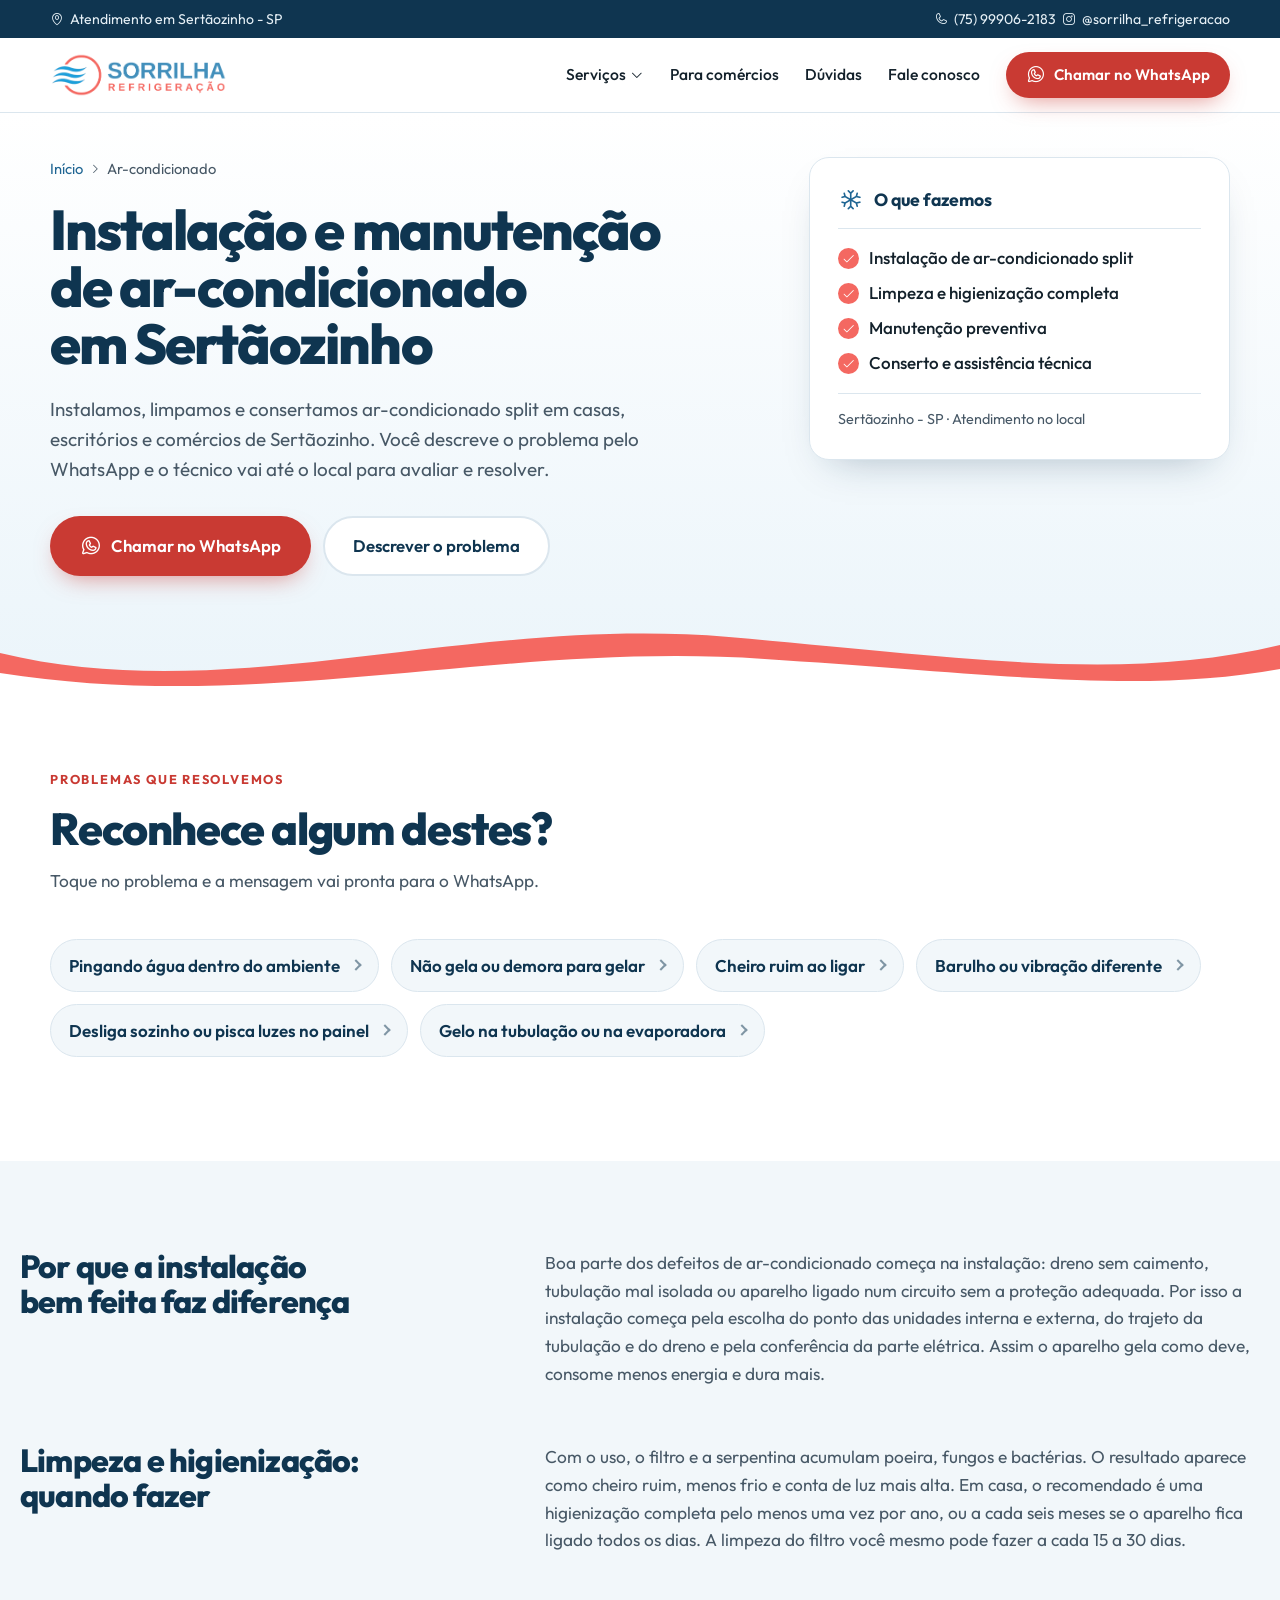
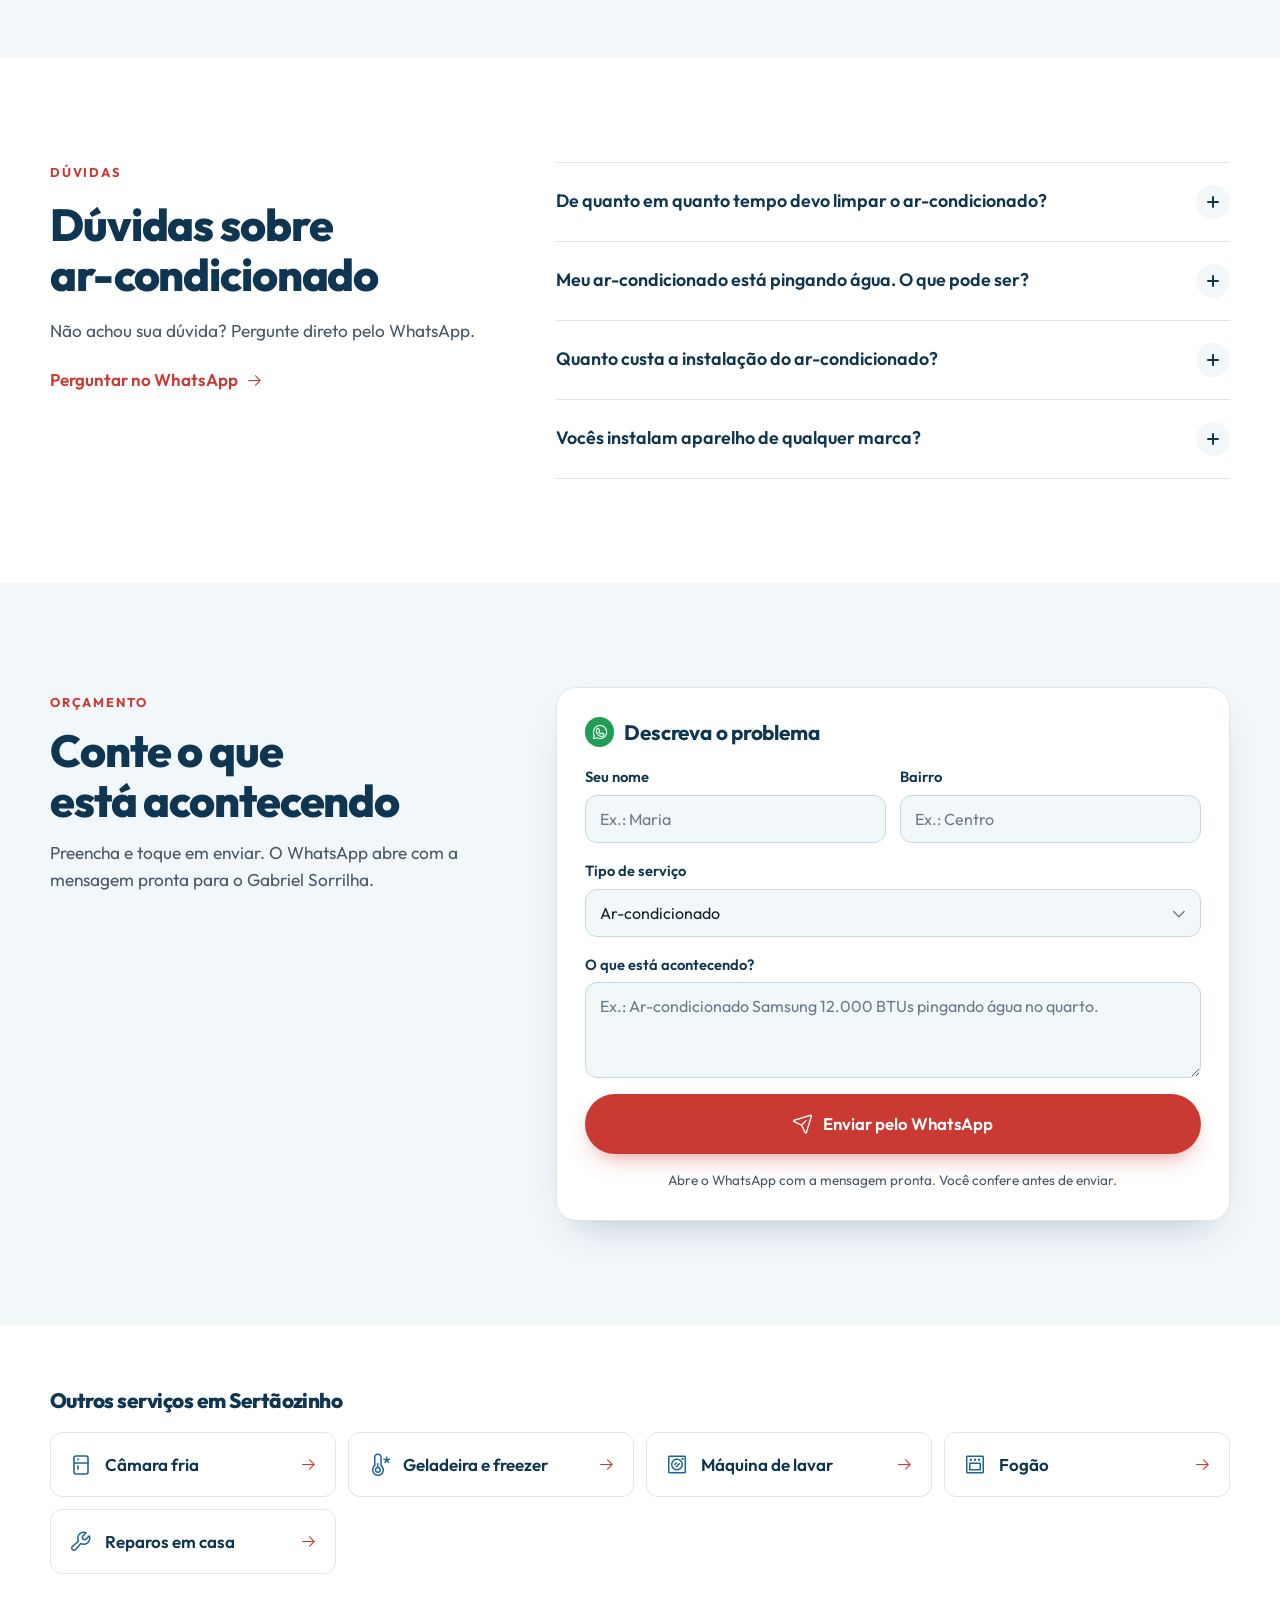
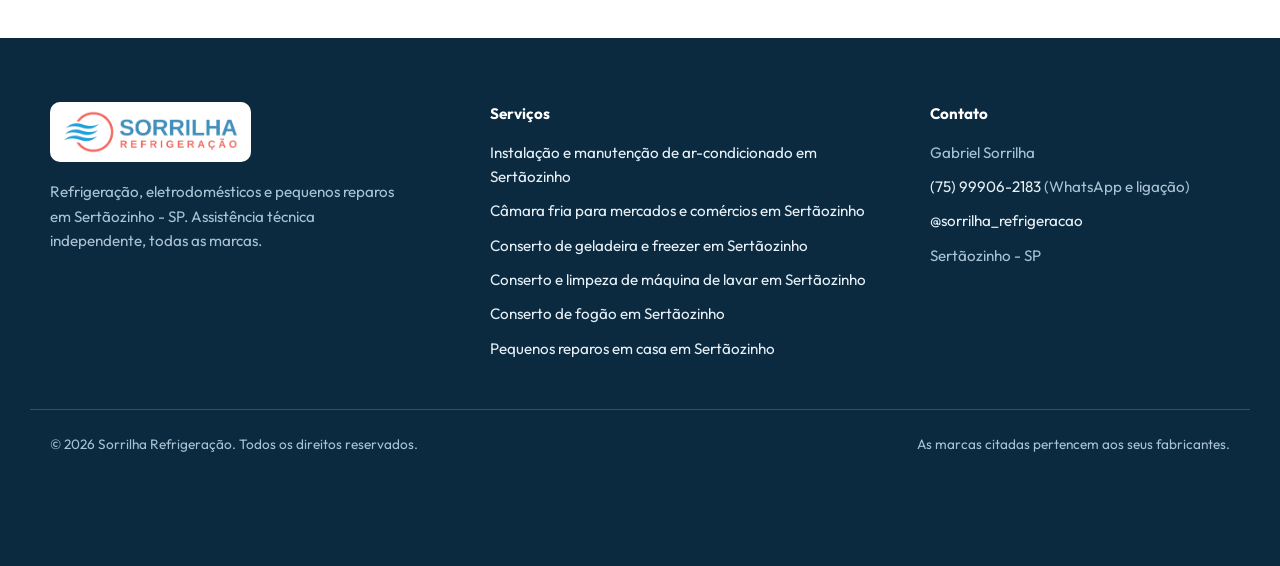
==== commit 2cf3ec4f: "Ícone de geladeira na câmara fria e animação dos ícones de serviço Cada ícone faz um gesto ao passar" ====
--- a/ar-condicionado/index.html
+++ b/ar-condicionado/index.html
@@ -56,7 +56,7 @@
           <a href="../#servicos" class="nav__droplabel">Serviços <i class="ph ph-caret-down" aria-hidden="true"></i></a>
           <ul class="nav__sub">
             <li><a href="../ar-condicionado/" aria-current="page"><i class="ph ph-snowflake" aria-hidden="true"></i><span><strong>Ar-condicionado</strong><small>Instalação, limpeza, higienização e conserto de ar-condicionado split.</small></span></a></li>
-            <li><a href="../camara-fria/"><i class="ph ph-storefront" aria-hidden="true"></i><span><strong>Câmara fria</strong><small>Instalação, manutenção e conserto de câmara fria para mercados e comércios.</small></span></a></li>
+            <li><a href="../camara-fria/"><svg class="ph ico ico-fridge" viewBox="0 0 24 24" fill="none" stroke="currentColor" stroke-width="1.6" stroke-linecap="round" stroke-linejoin="round" aria-hidden="true"><path d="M5 5a2 2 0 0 1 2 -2h10a2 2 0 0 1 2 2v14a2 2 0 0 1 -2 2h-10a2 2 0 0 1 -2 -2l0 -14"/><path d="M5 10h14"/><path class="ico-fridge__h1" d="M9 6v1"/><path class="ico-fridge__h2" d="M9 13v3"/></svg><span><strong>Câmara fria</strong><small>Instalação, manutenção e conserto de câmara fria para mercados e comércios.</small></span></a></li>
             <li><a href="../geladeira-e-freezer/"><i class="ph ph-thermometer-cold" aria-hidden="true"></i><span><strong>Geladeira e freezer</strong><small>Conserto de geladeira e freezer que não gela, forma gelo ou faz barulho.</small></span></a></li>
             <li><a href="../maquina-de-lavar/"><i class="ph ph-washing-machine" aria-hidden="true"></i><span><strong>Máquina de lavar</strong><small>Conserto e limpeza completa de máquina de lavar roupas.</small></span></a></li>
             <li><a href="../fogao/"><i class="ph ph-oven" aria-hidden="true"></i><span><strong>Fogão</strong><small>Conserto de boca que não acende, chama amarela, acendimento e forno.</small></span></a></li>
@@ -225,7 +225,7 @@
       <div class="wrap">
         <h2 id="o-t" class="others__t">Outros serviços em Sertãozinho</h2>
         <ul class="others">
-          <li><a class="other" href="../camara-fria/"><i class="ph ph-storefront" aria-hidden="true"></i><span>Câmara fria</span><i class="ph ph-arrow-right" aria-hidden="true"></i></a></li>
+          <li><a class="other" href="../camara-fria/"><svg class="ph ico ico-fridge" viewBox="0 0 24 24" fill="none" stroke="currentColor" stroke-width="1.6" stroke-linecap="round" stroke-linejoin="round" aria-hidden="true"><path d="M5 5a2 2 0 0 1 2 -2h10a2 2 0 0 1 2 2v14a2 2 0 0 1 -2 2h-10a2 2 0 0 1 -2 -2l0 -14"/><path d="M5 10h14"/><path class="ico-fridge__h1" d="M9 6v1"/><path class="ico-fridge__h2" d="M9 13v3"/></svg><span>Câmara fria</span><i class="ph ph-arrow-right" aria-hidden="true"></i></a></li>
           <li><a class="other" href="../geladeira-e-freezer/"><i class="ph ph-thermometer-cold" aria-hidden="true"></i><span>Geladeira e freezer</span><i class="ph ph-arrow-right" aria-hidden="true"></i></a></li>
           <li><a class="other" href="../maquina-de-lavar/"><i class="ph ph-washing-machine" aria-hidden="true"></i><span>Máquina de lavar</span><i class="ph ph-arrow-right" aria-hidden="true"></i></a></li>
           <li><a class="other" href="../fogao/"><i class="ph ph-oven" aria-hidden="true"></i><span>Fogão</span><i class="ph ph-arrow-right" aria-hidden="true"></i></a></li>
--- a/assets/icons/icons.css
+++ b/assets/icons/icons.css
@@ -14,7 +14,6 @@
 .ph.ph-paper-plane-tilt:before{content:"\e398"}
 .ph.ph-phone:before{content:"\e3b8"}
 .ph.ph-snowflake:before{content:"\e5aa"}
-.ph.ph-storefront:before{content:"\e470"}
 .ph.ph-thermometer-cold:before{content:"\e5c8"}
 .ph.ph-washing-machine:before{content:"\ede8"}
 .ph.ph-whatsapp-logo:before{content:"\e5d0"}
--- a/assets/css/site.css
+++ b/assets/css/site.css
@@ -503,3 +503,49 @@
 
 /* sem a faixa de marcas, a onda do topo termina no branco da seção seguinte */
 .waves__blue { fill: var(--bg); }
+.section--flush-top { padding-top: 0; }
+
+/* ---------- Ícones em SVG (mesmo tamanho dos ícones de fonte) ---------- */
+svg.ico { width: 1em; height: 1em; display: inline-block; vertical-align: -.125em; overflow: visible; }
+
+/* ---------- Animação dos ícones de serviço ao passar o mouse ----------
+   Cada ícone faz um gesto ligado ao próprio serviço:
+   floco gira · geladeira treme de frio · termômetro sobe e desce ·
+   máquina centrifuga · fogão acende (pulsa) · chave aperta.            */
+.svc__icon { transition: background-color .3s, color .3s, transform .35s var(--ease); }
+.svc__icon > * { display: inline-block; transform-origin: 50% 50%; }
+.svc__link:hover .svc__icon, .svc__link:focus-visible .svc__icon { transform: scale(1.08) rotate(-4deg); }
+
+@media (prefers-reduced-motion: no-preference) {
+  .svc__link:hover .ph-snowflake,        .svc__link:focus-visible .ph-snowflake        { animation: ico-spin-slow .9s var(--ease) both; }
+  .svc__link:hover .ico-fridge,          .svc__link:focus-visible .ico-fridge          { animation: ico-shiver .5s ease-in-out 2; }
+  .svc__link:hover .ph-thermometer-cold, .svc__link:focus-visible .ph-thermometer-cold { animation: ico-bob .7s var(--ease) 2; }
+  .svc__link:hover .ph-washing-machine,  .svc__link:focus-visible .ph-washing-machine  { animation: ico-spin 1s cubic-bezier(.5, 0, .2, 1) both; }
+  .svc__link:hover .ph-oven,             .svc__link:focus-visible .ph-oven             { animation: ico-heat .8s ease-in-out 2; }
+  .svc__link:hover .ph-wrench,           .svc__link:focus-visible .ph-wrench           { animation: ico-tighten .8s var(--ease) both; }
+
+  /* puxadores da geladeira abrem de leve */
+  .svc__link:hover .ico-fridge__h1, .svc__link:hover .ico-fridge__h2 { animation: ico-handle .5s ease-in-out 2; }
+
+  @keyframes ico-spin-slow { to { transform: rotate(180deg); } }
+  @keyframes ico-spin { to { transform: rotate(360deg); } }
+  @keyframes ico-shiver {
+    0%, 100% { transform: translateX(0); }
+    20% { transform: translateX(-2px) rotate(-3deg); }
+    40% { transform: translateX(2px) rotate(3deg); }
+    60% { transform: translateX(-1px) rotate(-2deg); }
+    80% { transform: translateX(1px) rotate(1deg); }
+  }
+  @keyframes ico-handle { 50% { transform: translateX(-1.5px); } }
+  @keyframes ico-bob { 50% { transform: translateY(-4px); } }
+  @keyframes ico-heat {
+    0%, 100% { transform: scale(1); }
+    50% { transform: scale(1.14); color: var(--coral); }
+  }
+  @keyframes ico-tighten {
+    0% { transform: rotate(0); }
+    45% { transform: rotate(-35deg); }
+    70% { transform: rotate(-25deg); }
+    100% { transform: rotate(0); }
+  }
+}
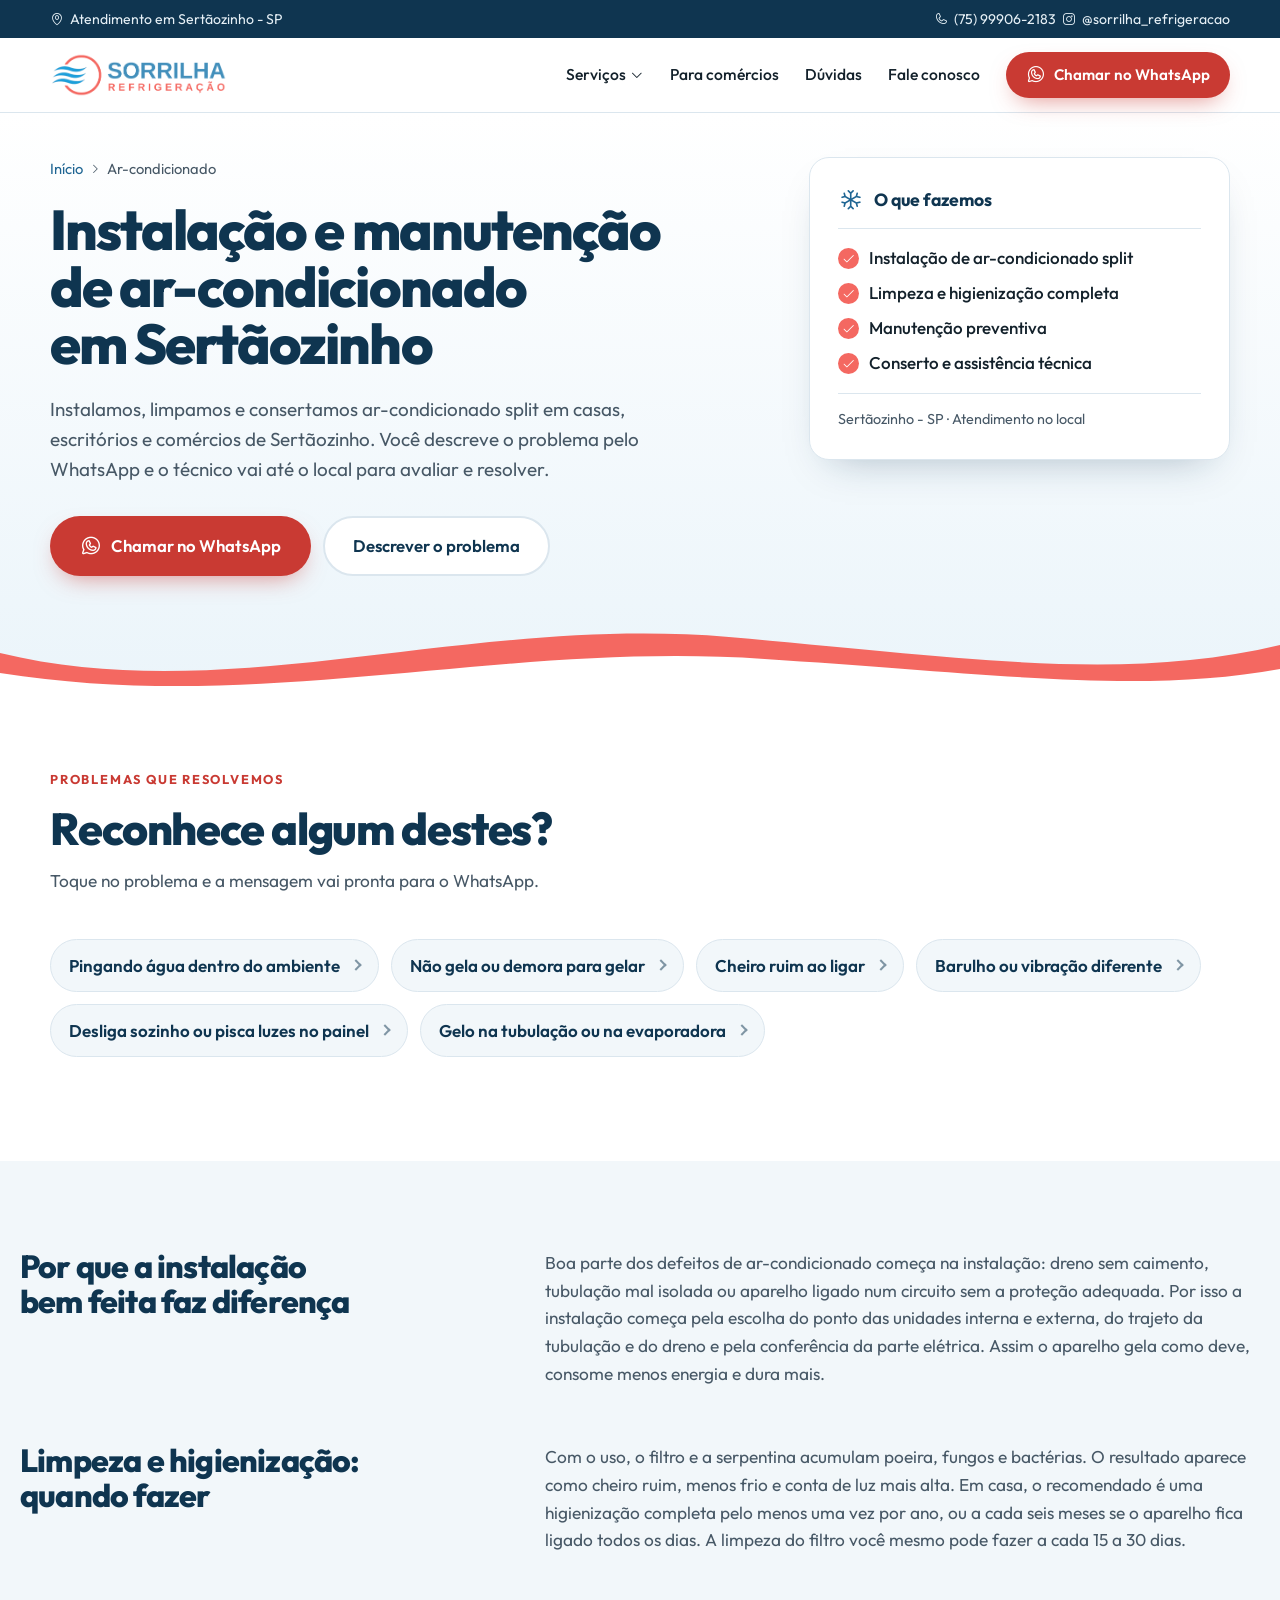
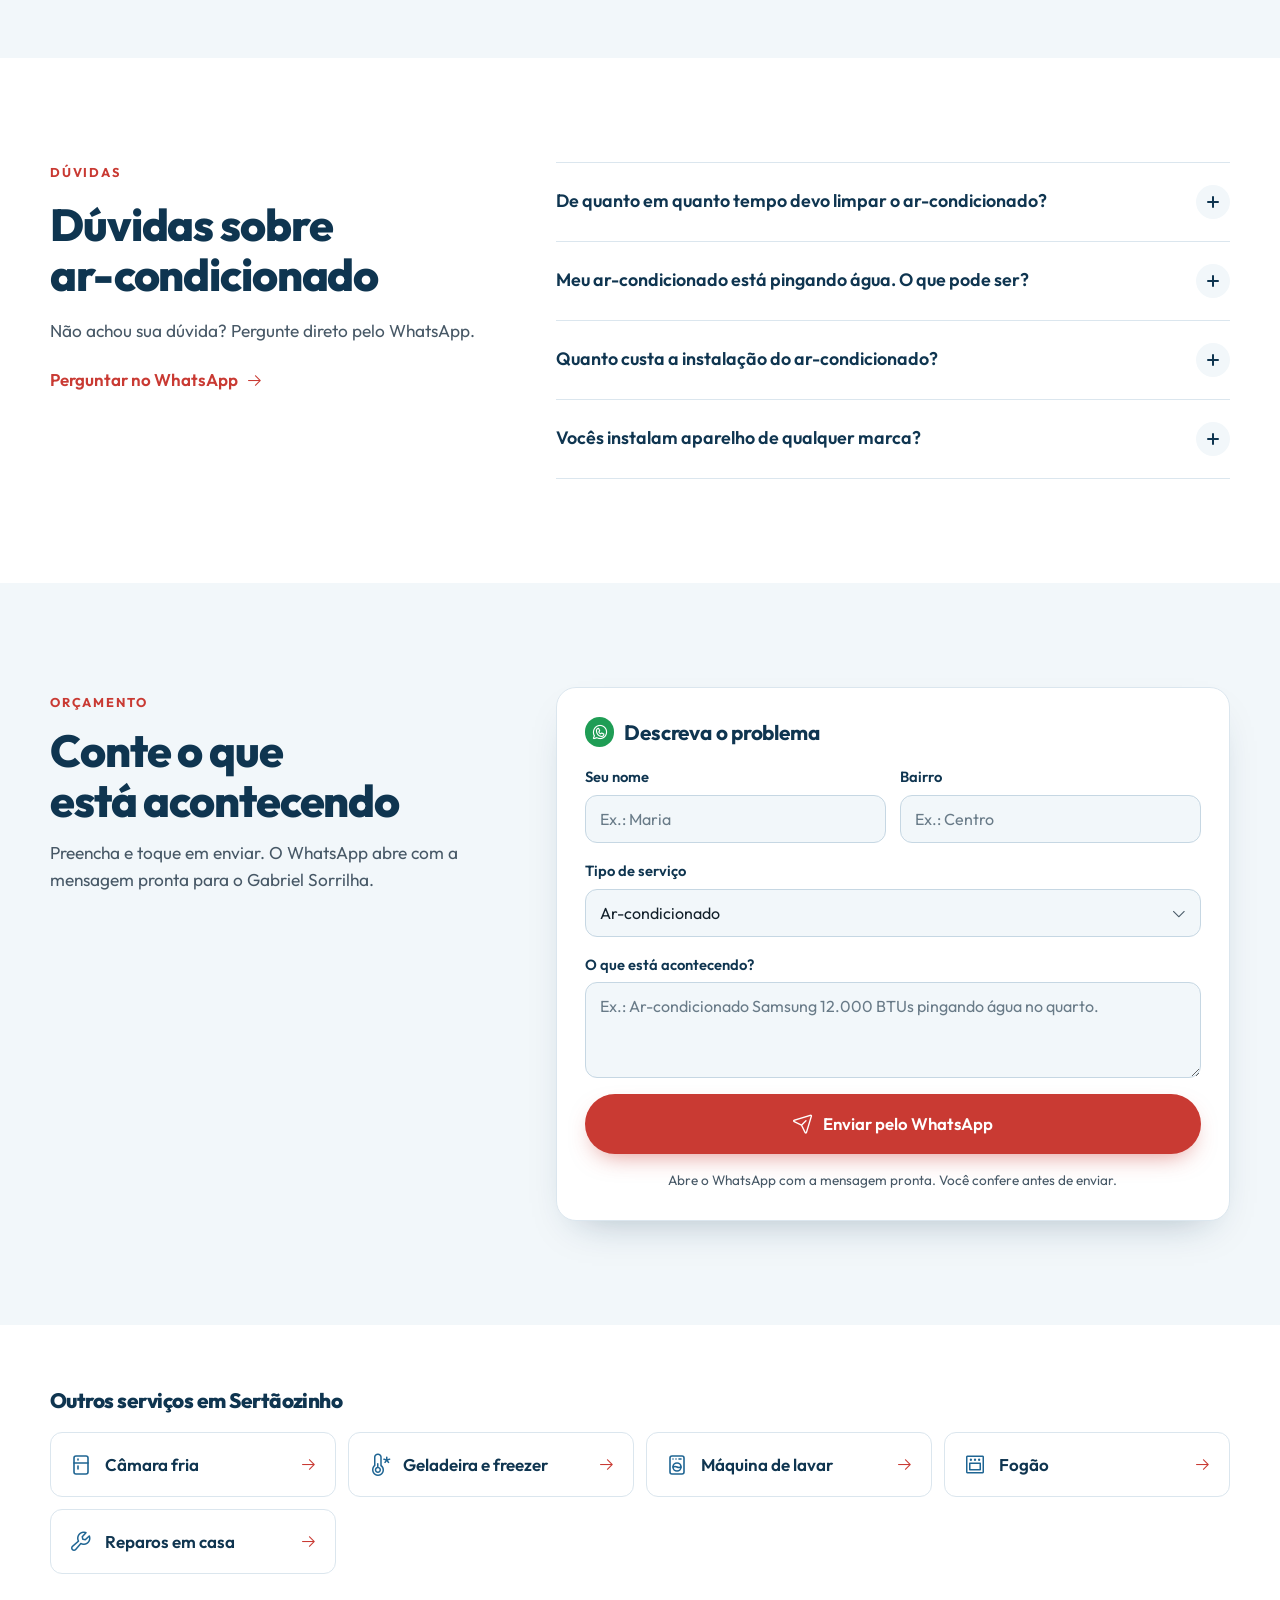
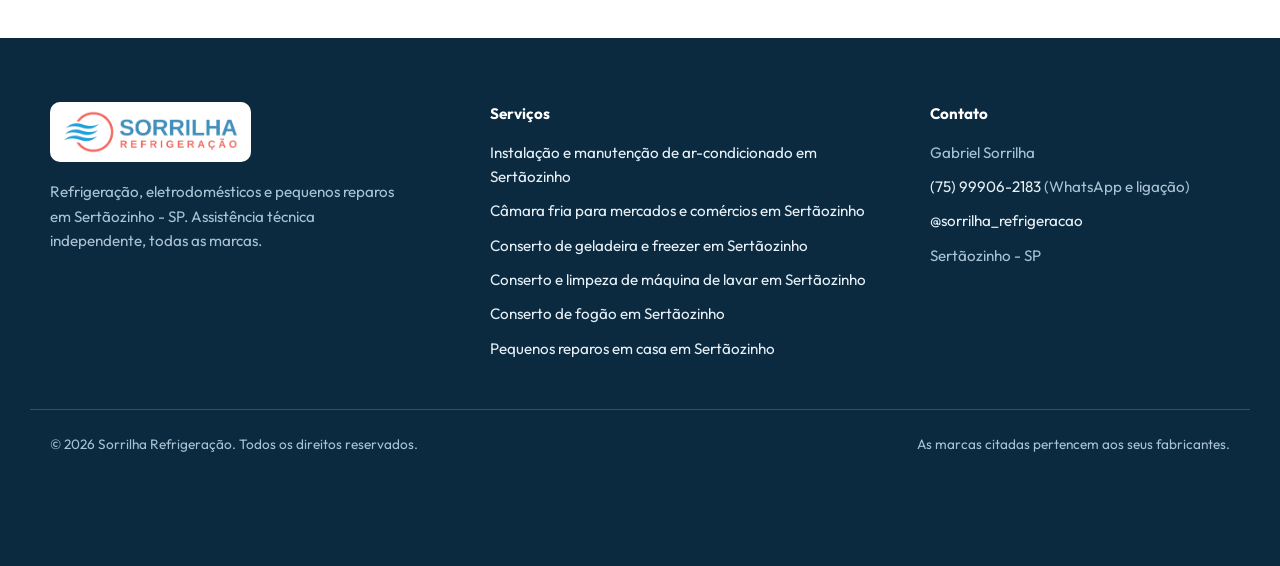
==== commit 7db657f8: "Máquina de lavar: só o tambor gira ao passar o mouse Co-Authored-By: Claude Opus 5.5 <noreply@anthro" ====
--- a/ar-condicionado/index.html
+++ b/ar-condicionado/index.html
@@ -58,7 +58,7 @@
             <li><a href="../ar-condicionado/" aria-current="page"><i class="ph ph-snowflake" aria-hidden="true"></i><span><strong>Ar-condicionado</strong><small>Instalação, limpeza, higienização e conserto de ar-condicionado split.</small></span></a></li>
             <li><a href="../camara-fria/"><svg class="ph ico ico-fridge" viewBox="0 0 24 24" fill="none" stroke="currentColor" stroke-width="1.6" stroke-linecap="round" stroke-linejoin="round" aria-hidden="true"><path d="M5 5a2 2 0 0 1 2 -2h10a2 2 0 0 1 2 2v14a2 2 0 0 1 -2 2h-10a2 2 0 0 1 -2 -2l0 -14"/><path d="M5 10h14"/><path class="ico-fridge__h1" d="M9 6v1"/><path class="ico-fridge__h2" d="M9 13v3"/></svg><span><strong>Câmara fria</strong><small>Instalação, manutenção e conserto de câmara fria para mercados e comércios.</small></span></a></li>
             <li><a href="../geladeira-e-freezer/"><i class="ph ph-thermometer-cold" aria-hidden="true"></i><span><strong>Geladeira e freezer</strong><small>Conserto de geladeira e freezer que não gela, forma gelo ou faz barulho.</small></span></a></li>
-            <li><a href="../maquina-de-lavar/"><i class="ph ph-washing-machine" aria-hidden="true"></i><span><strong>Máquina de lavar</strong><small>Conserto e limpeza completa de máquina de lavar roupas.</small></span></a></li>
+            <li><a href="../maquina-de-lavar/"><svg class="ph ico ico-wash" viewBox="0 0 24 24" fill="none" stroke="currentColor" stroke-width="1.6" stroke-linecap="round" stroke-linejoin="round" aria-hidden="true"><path d="M5 5a2 2 0 0 1 2 -2h10a2 2 0 0 1 2 2v14a2 2 0 0 1 -2 2h-10a2 2 0 0 1 -2 -2l0 -14"/><path d="M8 6h.01"/><path d="M11 6h.01"/><path d="M14 6h2"/><g class="ico-wash__drum"><path d="M8 14a4 4 0 1 0 8 0a4 4 0 1 0 -8 0"/><path d="M8 14c1.333 -.667 2.667 -.667 4 0c1.333 .667 2.667 .667 4 0"/></g></svg><span><strong>Máquina de lavar</strong><small>Conserto e limpeza completa de máquina de lavar roupas.</small></span></a></li>
             <li><a href="../fogao/"><i class="ph ph-oven" aria-hidden="true"></i><span><strong>Fogão</strong><small>Conserto de boca que não acende, chama amarela, acendimento e forno.</small></span></a></li>
             <li><a href="../reparos-em-casa/"><i class="ph ph-wrench" aria-hidden="true"></i><span><strong>Reparos em casa</strong><small>Tomadas, interruptores, lustres, encanamento e vazamentos.</small></span></a></li>
           </ul>
@@ -227,7 +227,7 @@
         <ul class="others">
           <li><a class="other" href="../camara-fria/"><svg class="ph ico ico-fridge" viewBox="0 0 24 24" fill="none" stroke="currentColor" stroke-width="1.6" stroke-linecap="round" stroke-linejoin="round" aria-hidden="true"><path d="M5 5a2 2 0 0 1 2 -2h10a2 2 0 0 1 2 2v14a2 2 0 0 1 -2 2h-10a2 2 0 0 1 -2 -2l0 -14"/><path d="M5 10h14"/><path class="ico-fridge__h1" d="M9 6v1"/><path class="ico-fridge__h2" d="M9 13v3"/></svg><span>Câmara fria</span><i class="ph ph-arrow-right" aria-hidden="true"></i></a></li>
           <li><a class="other" href="../geladeira-e-freezer/"><i class="ph ph-thermometer-cold" aria-hidden="true"></i><span>Geladeira e freezer</span><i class="ph ph-arrow-right" aria-hidden="true"></i></a></li>
-          <li><a class="other" href="../maquina-de-lavar/"><i class="ph ph-washing-machine" aria-hidden="true"></i><span>Máquina de lavar</span><i class="ph ph-arrow-right" aria-hidden="true"></i></a></li>
+          <li><a class="other" href="../maquina-de-lavar/"><svg class="ph ico ico-wash" viewBox="0 0 24 24" fill="none" stroke="currentColor" stroke-width="1.6" stroke-linecap="round" stroke-linejoin="round" aria-hidden="true"><path d="M5 5a2 2 0 0 1 2 -2h10a2 2 0 0 1 2 2v14a2 2 0 0 1 -2 2h-10a2 2 0 0 1 -2 -2l0 -14"/><path d="M8 6h.01"/><path d="M11 6h.01"/><path d="M14 6h2"/><g class="ico-wash__drum"><path d="M8 14a4 4 0 1 0 8 0a4 4 0 1 0 -8 0"/><path d="M8 14c1.333 -.667 2.667 -.667 4 0c1.333 .667 2.667 .667 4 0"/></g></svg><span>Máquina de lavar</span><i class="ph ph-arrow-right" aria-hidden="true"></i></a></li>
           <li><a class="other" href="../fogao/"><i class="ph ph-oven" aria-hidden="true"></i><span>Fogão</span><i class="ph ph-arrow-right" aria-hidden="true"></i></a></li>
           <li><a class="other" href="../reparos-em-casa/"><i class="ph ph-wrench" aria-hidden="true"></i><span>Reparos em casa</span><i class="ph ph-arrow-right" aria-hidden="true"></i></a></li>
         </ul>
--- a/assets/icons/icons.css
+++ b/assets/icons/icons.css
@@ -15,7 +15,6 @@
 .ph.ph-phone:before{content:"\e3b8"}
 .ph.ph-snowflake:before{content:"\e5aa"}
 .ph.ph-thermometer-cold:before{content:"\e5c8"}
-.ph.ph-washing-machine:before{content:"\ede8"}
 .ph.ph-whatsapp-logo:before{content:"\e5d0"}
 .ph.ph-wrench:before{content:"\e5d4"}
 .ph.ph-x:before{content:"\e4f6"}
--- a/assets/css/site.css
+++ b/assets/css/site.css
@@ -520,7 +520,9 @@
   .svc__link:hover .ph-snowflake,        .svc__link:focus-visible .ph-snowflake        { animation: ico-spin-slow .9s var(--ease) both; }
   .svc__link:hover .ico-fridge,          .svc__link:focus-visible .ico-fridge          { animation: ico-shiver .5s ease-in-out 2; }
   .svc__link:hover .ph-thermometer-cold, .svc__link:focus-visible .ph-thermometer-cold { animation: ico-bob .7s var(--ease) 2; }
-  .svc__link:hover .ph-washing-machine,  .svc__link:focus-visible .ph-washing-machine  { animation: ico-spin 1s cubic-bezier(.5, 0, .2, 1) both; }
+  /* máquina de lavar: só o tambor gira, balança para os lados e depois centrifuga */
+  .ico-wash__drum { transform-box: fill-box; transform-origin: center; }
+  .svc__link:hover .ico-wash__drum,      .svc__link:focus-visible .ico-wash__drum      { animation: ico-drum 1.6s cubic-bezier(.45, 0, .2, 1) both; }
   .svc__link:hover .ph-oven,             .svc__link:focus-visible .ph-oven             { animation: ico-heat .8s ease-in-out 2; }
   .svc__link:hover .ph-wrench,           .svc__link:focus-visible .ph-wrench           { animation: ico-tighten .8s var(--ease) both; }
 
@@ -528,7 +530,13 @@
   .svc__link:hover .ico-fridge__h1, .svc__link:hover .ico-fridge__h2 { animation: ico-handle .5s ease-in-out 2; }
 
   @keyframes ico-spin-slow { to { transform: rotate(180deg); } }
-  @keyframes ico-spin { to { transform: rotate(360deg); } }
+  @keyframes ico-drum {
+    0%   { transform: rotate(0); }
+    15%  { transform: rotate(-70deg); }
+    30%  { transform: rotate(40deg); }
+    45%  { transform: rotate(-30deg); }
+    100% { transform: rotate(720deg); }
+  }
   @keyframes ico-shiver {
     0%, 100% { transform: translateX(0); }
     20% { transform: translateX(-2px) rotate(-3deg); }
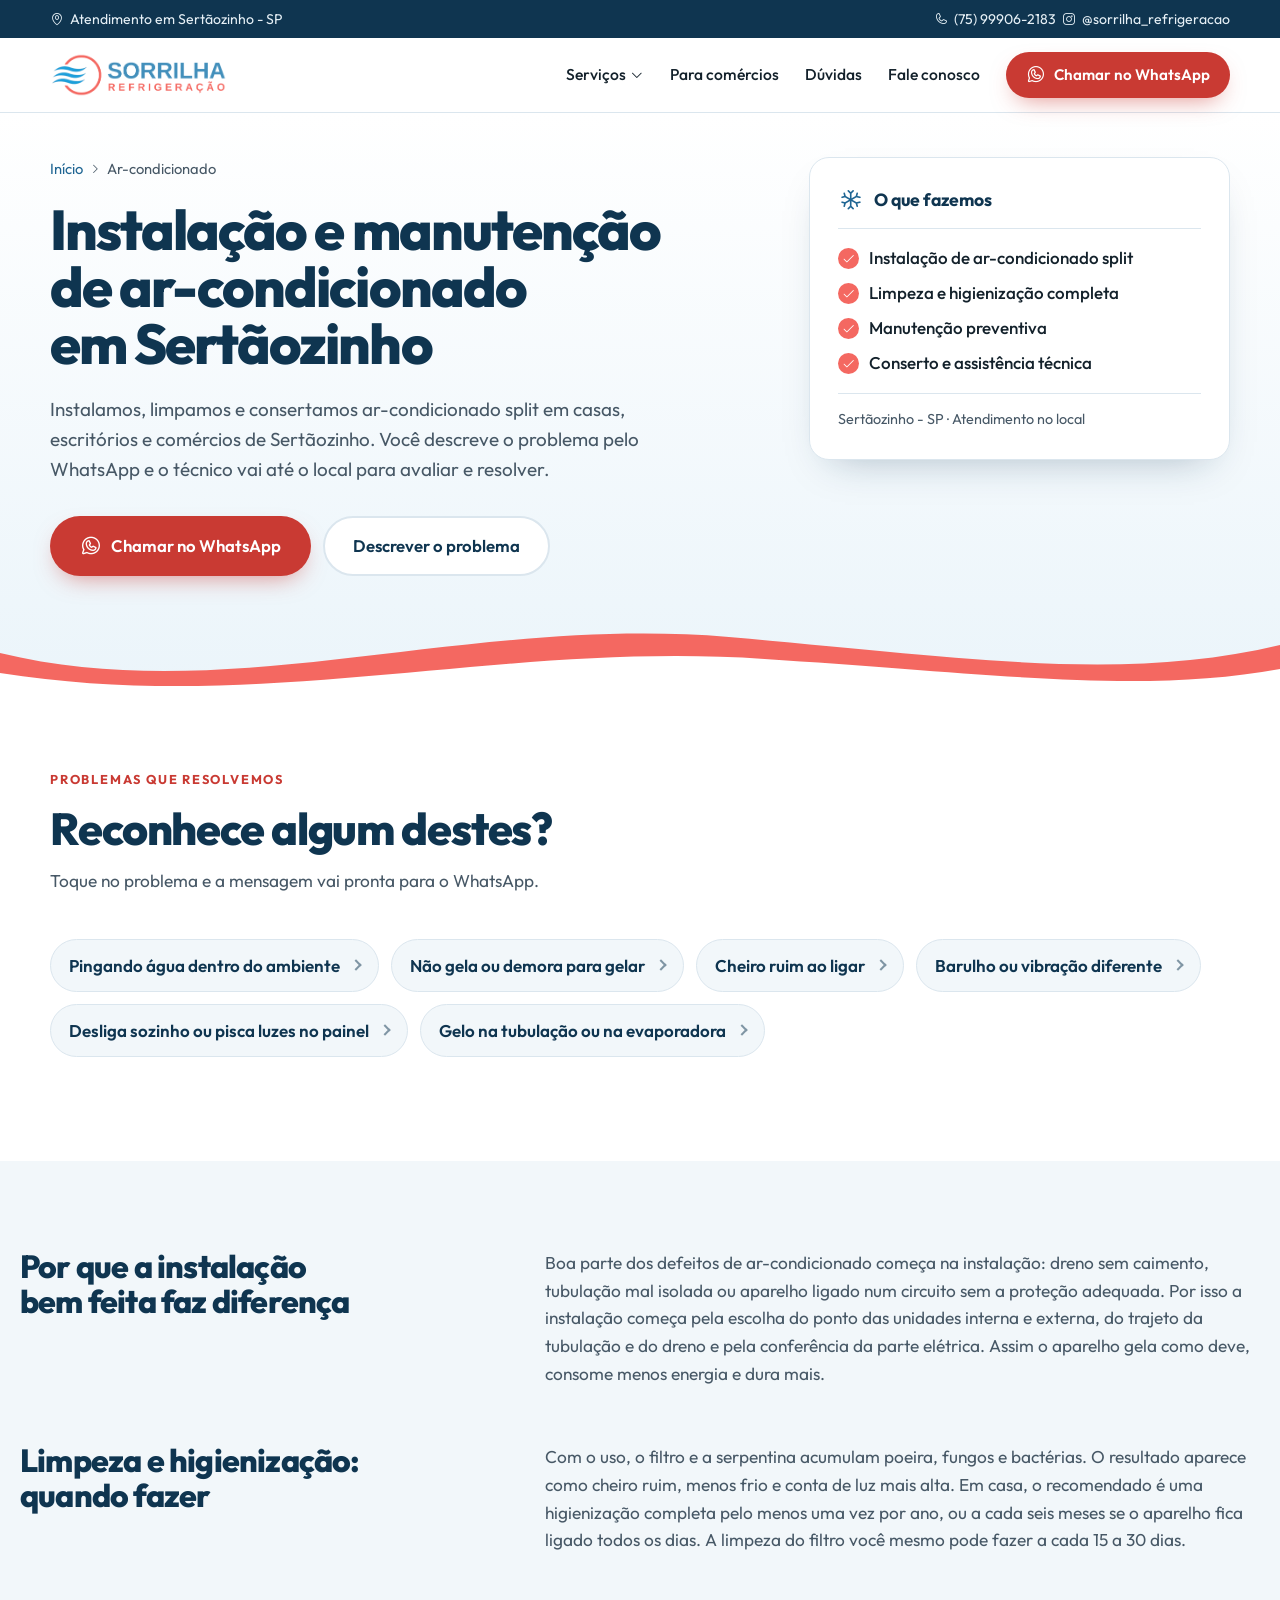
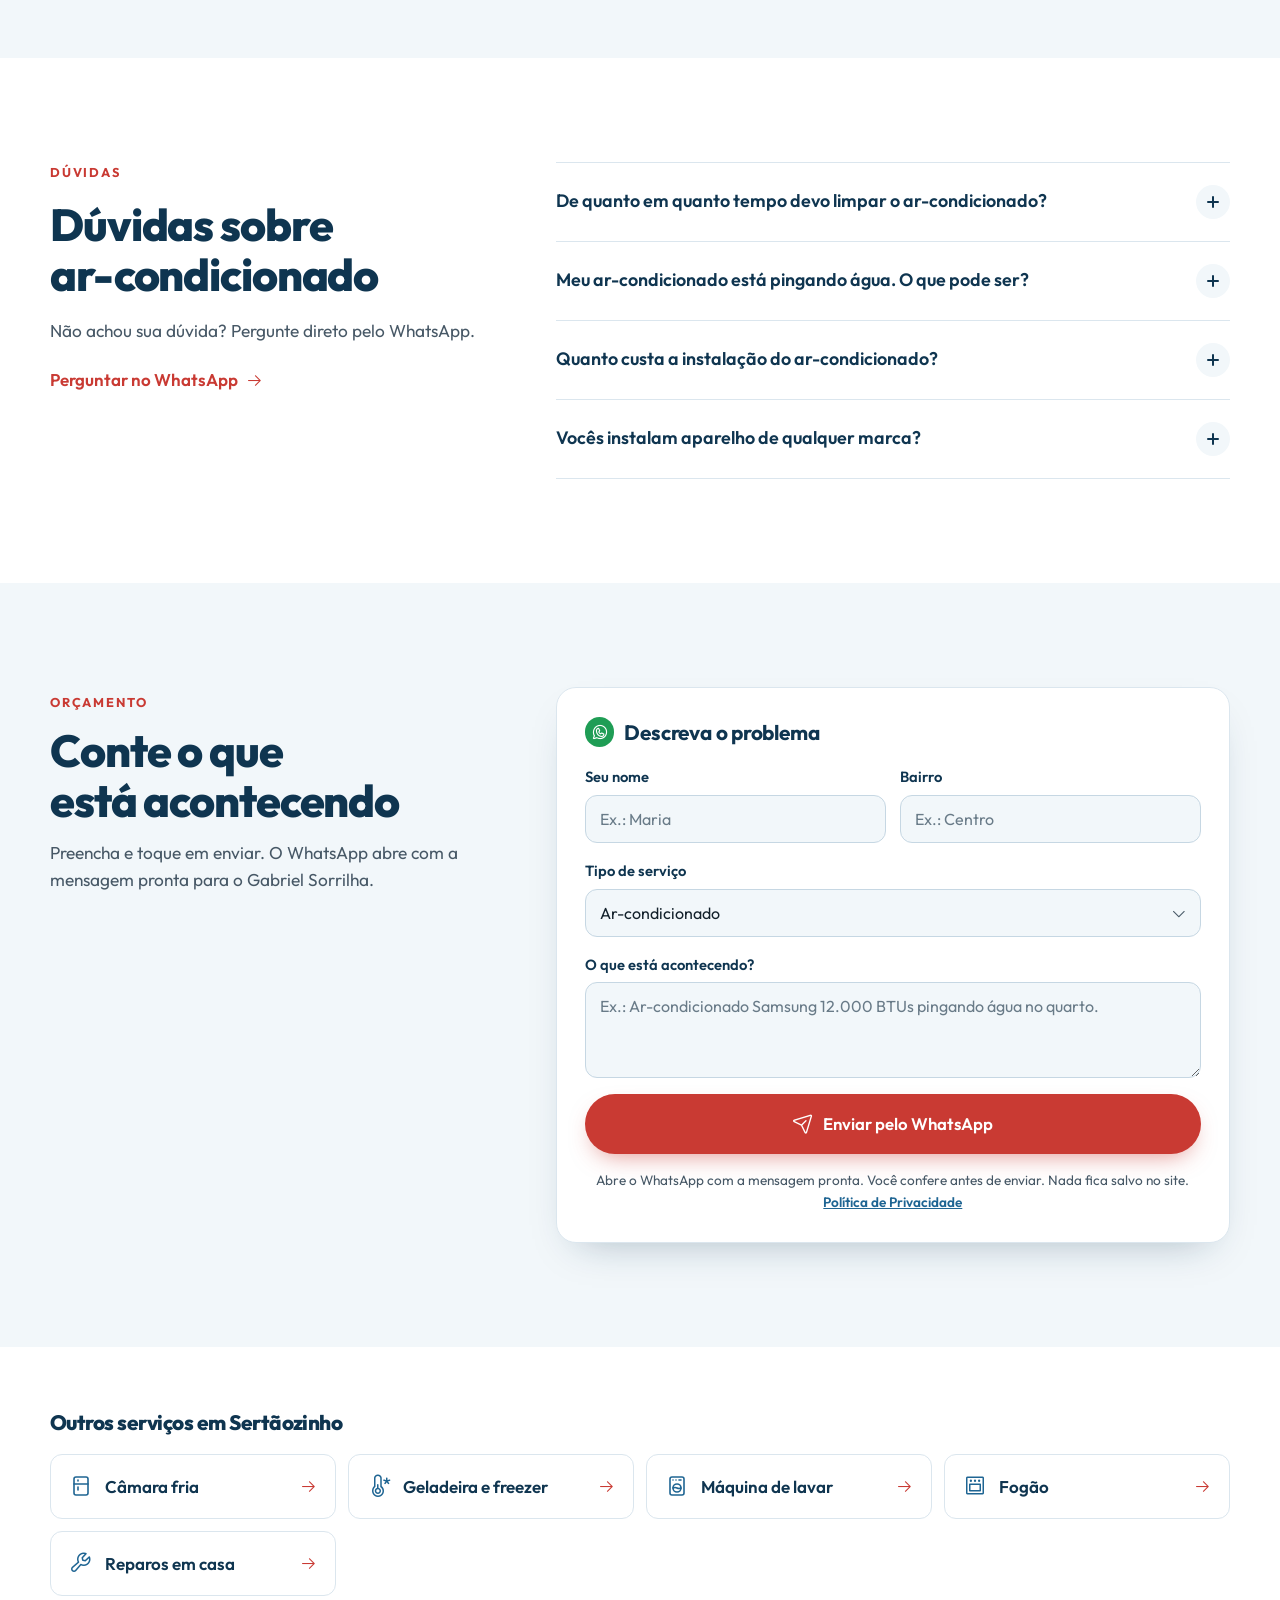
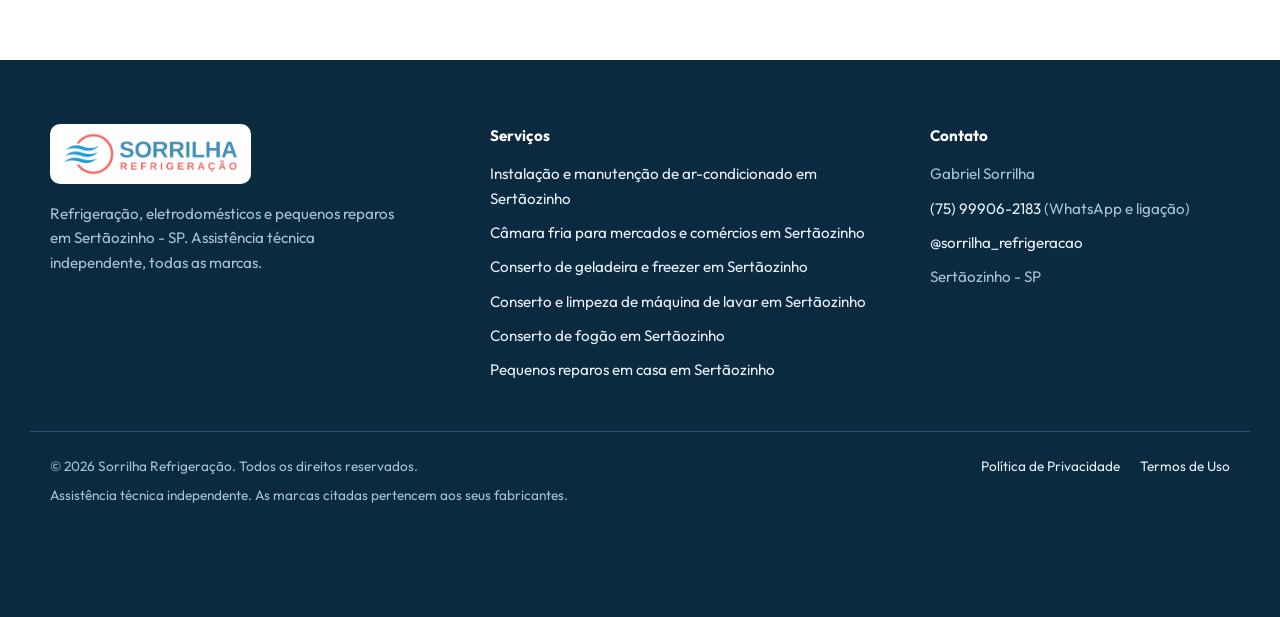
==== commit 3768adfd: "Política de Privacidade (LGPD) e Termos de Uso Páginas próprias com índice lateral, links no rodapé " ====
--- a/ar-condicionado/index.html
+++ b/ar-condicionado/index.html
@@ -215,7 +215,8 @@
               placeholder="Ex.: Ar-condicionado Samsung 12.000 BTUs pingando água no quarto."></textarea>
           </div>
           <button class="btn btn--primary btn--lg form__submit" type="submit"><i class="ph ph-paper-plane-tilt" aria-hidden="true"></i> Enviar pelo WhatsApp</button>
-          <p class="form__note">Abre o WhatsApp com a mensagem pronta. Você confere antes de enviar.</p>
+          <p class="form__note">Abre o WhatsApp com a mensagem pronta. Você confere antes de enviar.
+            Nada fica salvo no site. <a href="../politica-de-privacidade/">Política de Privacidade</a></p>
         </form>
         </div>
       </div>
@@ -264,7 +265,11 @@
     </div>
     <div class="wrap footer__bottom">
       <p>© 2026 Sorrilha Refrigeração. Todos os direitos reservados.</p>
-      <p>As marcas citadas pertencem aos seus fabricantes.</p>
+      <nav class="footer__legal" aria-label="Informações legais">
+        <a href="../politica-de-privacidade/">Política de Privacidade</a>
+        <a href="../termos-de-uso/">Termos de Uso</a>
+      </nav>
+      <p class="footer__marcas">Assistência técnica independente. As marcas citadas pertencem aos seus fabricantes.</p>
     </div>
   </footer>
 
--- a/assets/icons/icons.css
+++ b/assets/icons/icons.css
@@ -1,6 +1,7 @@
 /* Phosphor Icons (MIT) - subconjunto so com os icones usados no site. Gerado por tools/icones.py */
 @font-face{font-family:"Phosphor";src:url("phosphor-subset.woff2") format("woff2");font-weight:normal;font-style:normal;font-display:block}
 .ph{font-family:"Phosphor"!important;speak:never;font-style:normal;font-weight:normal;font-variant:normal;text-transform:none;line-height:1;-webkit-font-smoothing:antialiased;-moz-osx-font-smoothing:grayscale;display:inline-block}
+.ph.ph-arrow-left:before{content:"\e058"}
 .ph.ph-arrow-right:before{content:"\e06c"}
 .ph.ph-arrow-up-right:before{content:"\e092"}
 .ph.ph-caret-down:before{content:"\e136"}
--- a/assets/css/site.css
+++ b/assets/css/site.css
@@ -185,25 +185,6 @@
 .form__submit { width: 100%; }
 .form__note { font-size: .85rem; color: var(--muted); text-align: center; }
 
-/* ---------- Faixa de marcas (rolagem contínua) ---------- */
-.brands { background: var(--navy); color: var(--on-dark); padding: 26px 0 48px; }
-.brands__head { display: flex; justify-content: space-between; align-items: baseline; gap: 8px 24px; flex-wrap: wrap; margin-bottom: 22px; }
-.brands__title { font-size: 1.05rem; font-weight: 600; letter-spacing: 0; color: #fff; }
-.brands__note { font-size: .88rem; color: var(--on-dark-muted); }
-.marquee {
-  display: flex; overflow: clip; user-select: none;
-  -webkit-mask: linear-gradient(90deg, transparent, #000 8%, #000 92%, transparent);
-          mask: linear-gradient(90deg, transparent, #000 8%, #000 92%, transparent);
-}
-.marquee__track { display: flex; flex: none; gap: 0; min-width: 100%; justify-content: space-around; }
-.marquee__track li {
-  font-size: clamp(1.5rem, 3vw, 2.2rem); font-weight: 700; letter-spacing: -.02em; white-space: nowrap;
-  padding: 4px 30px; color: #cfe0ea; transition: color .25s, opacity .25s, transform .3s var(--ease);
-}
-/* ao passar o mouse: a faixa para, a marca apontada acende e as outras apagam */
-.marquee:hover li { opacity: .35; }
-.marquee li:hover { opacity: 1; color: var(--coral); transform: translateY(-2px); }
-
 /* ---------- Seções ---------- */
 .section { padding: 104px 0; }
 .section--soft { background: var(--bg-soft); }
@@ -277,13 +258,32 @@
 .step h3 { font-size: 1.2rem; color: var(--navy); margin-bottom: 8px; }
 .step p { color: var(--muted); font-size: .98rem; }
 
-/* ---------- Avaliações ---------- */
-.reviews { display: grid; grid-template-columns: repeat(auto-fit, minmax(280px, 1fr)); gap: 20px; }
-.review { margin: 0; background: #fff; border: 1px solid var(--line); border-radius: var(--radius); padding: 28px; display: grid; gap: 16px; align-content: start; }
-.review__stars { color: #f5a623; font-size: 18px; display: flex; gap: 2px; }
-.review blockquote { margin: 0; font-size: 1.05rem; color: var(--text); }
-.review figcaption { display: grid; gap: 2px; font-size: .92rem; }
-.review figcaption span { display: inline-flex; align-items: center; gap: 6px; color: var(--muted); }
+/* ---------- Avaliações (cards que deslizam para o lado) ---------- */
+.rating { display: flex; align-items: center; gap: 14px; flex-wrap: wrap; }
+.rating__n { font-size: 3rem; font-weight: 800; color: var(--navy); line-height: 1; letter-spacing: -.03em; }
+.rating__meta { display: grid; gap: 2px; }
+.rating__stars { color: #f5a623; font-size: 1.15rem; letter-spacing: 2px; }
+.rating__meta small { color: var(--muted); font-size: .9rem; }
+
+.review {
+  background: #fff; border: 1px solid var(--line); border-radius: var(--radius);
+  padding: 26px; display: flex; flex-direction: column; gap: 14px;
+}
+.review blockquote { margin: 0; color: var(--text); font-size: 1.02rem; line-height: 1.55; flex: 1; }
+.review__top { display: flex; align-items: center; gap: 12px; }
+.review__avatar {
+  width: 44px; height: 44px; border-radius: 50%; flex: none; display: grid; place-items: center;
+  background: var(--blue-ink); color: #fff; font-weight: 700; font-size: 1.1rem;
+}
+.review--c1 .review__avatar { background: var(--coral-ink); }
+.review--c2 .review__avatar { background: var(--navy); }
+.review__who { display: grid; min-width: 0; }
+.review__who strong { color: var(--navy); }
+.review__who small { color: var(--muted); font-size: .85rem; }
+.review__stars { color: #f5a623; font-size: 1.1rem; letter-spacing: 2px; }
+.review__off { color: #d5dee5; }
+.review blockquote { margin: 0; color: var(--text); font-size: 1.02rem; line-height: 1.55; flex: 1; }
+.review__src { font-size: .82rem; color: var(--muted); padding-top: 12px; border-top: 1px solid var(--line); }
 
 /* ---------- Dúvidas ---------- */
 .faq { display: grid; grid-template-columns: minmax(0, .8fr) minmax(0, 1.2fr); gap: 56px; align-items: start; }
@@ -386,10 +386,6 @@
   .load { animation: fade-up .8s var(--ease) both; animation-delay: calc(var(--d, 0) * 80ms + 60ms); }
   @keyframes fade-up { from { opacity: 0; transform: translateY(16px); } }
 
-  /* marcas correndo para o lado; param quando o mouse passa por cima */
-  .marquee__track { animation: marquee 48s linear infinite; }
-  .marquee:hover .marquee__track { animation-play-state: paused; }
-  @keyframes marquee { to { transform: translateX(-100%); } }
 
   @supports (animation-timeline: view()) {
     .reveal { animation: rise linear both; animation-timeline: view(); animation-range: entry 0% entry 42%; }
@@ -484,16 +480,11 @@
   .channels { grid-template-columns: 1fr; }
   .cta__btns .btn { width: 100%; }
   .footer__grid { grid-template-columns: 1fr; }
-  .marquee__track li { padding: 4px 20px; }
 }
 
 @media (prefers-reduced-motion: reduce) {
   html { scroll-behavior: auto; }
   *, *::before, *::after { animation: none !important; transition-duration: .01ms !important; }
-  /* sem animação, a faixa de marcas vira uma lista que quebra linha */
-  .marquee { flex-wrap: wrap; -webkit-mask: none; mask: none; }
-  .marquee__track { flex-wrap: wrap; justify-content: center; }
-  .marquee__track[aria-hidden="true"] { display: none; }
 }
 
 /* nas páginas de serviço, a onda termina no branco da seção seguinte */
@@ -501,7 +492,7 @@
 .hero--page + .section { padding-top: 48px; }
 .prose { max-width: none; }
 
-/* sem a faixa de marcas, a onda do topo termina no branco da seção seguinte */
+/* a onda do topo termina no branco da seção seguinte */
 .waves__blue { fill: var(--bg); }
 .section--flush-top { padding-top: 0; }
 
@@ -557,3 +548,119 @@
     100% { transform: rotate(0); }
   }
 }
+
+a.review__src { display: flex; align-items: center; gap: 6px; font-weight: 600; color: var(--blue-ink); text-decoration: none; }
+a.review__src .ph { transition: transform .25s var(--ease); }
+a.review__src:hover { color: var(--coral-ink); }
+a.review__src:hover .ph { transform: translate(2px, -2px); }
+.rating:empty { display: none; }
+
+
+
+/* ---------- Carrossel de avaliações (centralizado) ----------
+   O card do meio fica em destaque; os das bordas ficam menores e transparentes.
+   O script calcula a distância de cada card até o centro e grava em --d (0 = centro). */
+.reviews-head { text-align: center; max-width: 640px; margin: 0 auto 36px; display: grid; justify-items: center; gap: 4px; }
+.reviews-head .rating { justify-content: center; margin-top: 12px; }
+.carousel { position: relative; max-width: 1220px; margin: 0 auto; }
+.reviews {
+  --card: min(380px, calc(100vw - 2 * var(--gutter) - 96px));
+  display: flex; gap: 20px; overflow-x: auto; scroll-snap-type: x mandatory; overscroll-behavior-x: contain;
+  padding: 24px calc(50% - var(--card) / 2) 30px; scrollbar-width: none;
+  -webkit-mask: linear-gradient(90deg, transparent, #000 12%, #000 88%, transparent);
+          mask: linear-gradient(90deg, transparent, #000 12%, #000 88%, transparent);
+}
+.reviews::-webkit-scrollbar { display: none; }
+.review {
+  --d: 0;
+  flex: 0 0 var(--card); scroll-snap-align: center;
+  opacity: calc(1 - min(var(--d), 1.6) * .42);
+  transform: scale(calc(1 - min(var(--d), 1) * .08));
+  transition: opacity .25s linear, transform .25s linear, box-shadow .3s, border-color .3s;
+}
+.review.is-center { box-shadow: var(--shadow); border-color: #c6d7e3; }
+.carousel__btn {
+  position: absolute; top: 50%; z-index: 2; transform: translateY(-50%);
+  width: 52px; height: 52px; border-radius: 50%; border: 1.5px solid var(--line); background: #fff; color: var(--navy);
+  display: grid; place-items: center; font-size: 22px; cursor: pointer; box-shadow: 0 10px 24px -14px rgba(15, 53, 80, .5);
+  transition: background-color .2s, border-color .2s, color .2s, opacity .2s;
+}
+.carousel__btn:hover { background: var(--navy); border-color: var(--navy); color: #fff; }
+.carousel__btn:active { transform: translateY(-50%) scale(.94); }
+.carousel__btn:disabled { opacity: .3; pointer-events: none; }
+.carousel__btn--prev { left: var(--gutter); }
+.carousel__btn--next { right: var(--gutter); }
+.carousel__btn[hidden] { display: none; }
+.carousel { --card: min(380px, calc(100vw - 2 * var(--gutter) - 96px)); }
+@media (max-width: 600px) {
+  .carousel__btn { width: 42px; height: 42px; font-size: 18px; }
+  .carousel__btn--prev { left: 6px; }
+  .carousel__btn--next { right: 6px; }
+}
+@media (prefers-reduced-motion: reduce) { .reviews { scroll-behavior: auto; } }
+
+/* ---------- Marcas: faixa fina infinita (efeito marquee do Spell UI, feito em CSS) ----------
+   --mq-duration: tempo de uma volta · --mq-fade: quanto das bordas desbota (padrão Spell UI: 10%) */
+.brands { background: var(--navy); color: var(--on-dark); padding: 0; overflow: clip; }
+.mq {
+  --mq-duration: 110s; --mq-fade: 10%; --mq-gap: 44px;
+  display: flex; overflow: hidden; user-select: none; padding: 16px 0;
+  -webkit-mask: linear-gradient(90deg, transparent, #000 var(--mq-fade), #000 calc(100% - var(--mq-fade)), transparent);
+          mask: linear-gradient(90deg, transparent, #000 var(--mq-fade), #000 calc(100% - var(--mq-fade)), transparent);
+}
+.mq__track { display: flex; flex: none; width: max-content; }
+.mq__group { display: flex; align-items: center; flex: none; gap: var(--mq-gap); padding-right: var(--mq-gap); }
+.mq__group li {
+  font-size: 1.15rem; font-weight: 600; letter-spacing: -.01em; white-space: nowrap;
+  color: #d5e5ef; display: flex; align-items: center; gap: var(--mq-gap); transition: color .25s, opacity .25s;
+}
+/* ponto coral separando as marcas */
+.mq__group li::after { content: ""; width: 5px; height: 5px; border-radius: 50%; background: var(--coral); opacity: .8; }
+.mq:hover li { opacity: .45; }
+.mq li:hover { opacity: 1; color: #fff; }
+
+@media (prefers-reduced-motion: no-preference) {
+  .mq__track { animation: mq-scroll var(--mq-duration) linear infinite; }
+  .mq:hover .mq__track { animation-play-state: paused; }
+  @keyframes mq-scroll { from { transform: translateX(0); } to { transform: translateX(-50%); } }
+}
+@media (prefers-reduced-motion: reduce) {
+  .mq { -webkit-mask: none; mask: none; padding-inline: var(--gutter); }
+  .mq__track { width: auto; flex: 1; }
+  .mq__group { flex-wrap: wrap; justify-content: center; row-gap: 8px; }
+  .mq__group[aria-hidden="true"] { display: none; }
+}
+@media (max-width: 600px) {
+  .mq { --mq-gap: 28px; --mq-fade: 8%; padding: 13px 0; }
+  .mq__group li { font-size: 1rem; }
+}
+
+/* ---------- Páginas legais (privacidade e termos) ---------- */
+.hero--legal { padding-bottom: 56px; }
+.legal { display: grid; grid-template-columns: 250px minmax(0, 1fr); gap: 56px; padding-block: 56px 104px; align-items: start; }
+.legal__toc { position: sticky; top: 110px; border-left: 2px solid var(--line); padding-left: 18px; }
+.legal__toc-t { font-size: .78rem; font-weight: 700; letter-spacing: .12em; text-transform: uppercase; color: var(--coral-ink); margin-bottom: 12px; }
+.legal__toc ol { list-style: none; display: grid; gap: 8px; counter-reset: t; }
+.legal__toc li { counter-increment: t; }
+.legal__toc a { color: var(--muted); text-decoration: none; font-size: .93rem; line-height: 1.35; display: block; }
+.legal__toc a::before { content: counter(t) ". "; color: var(--blue-ink); font-weight: 600; }
+.legal__toc a:hover { color: var(--navy); }
+.legal__body { max-width: 72ch; display: grid; gap: 40px; }
+.legal__sec { display: grid; gap: 12px; scroll-margin-top: 110px; }
+.legal__sec h2 { font-size: 1.4rem; font-weight: 700; color: var(--navy); letter-spacing: -.015em; }
+.legal__sec h2 span { color: var(--coral-ink); }
+.legal__sec p, .legal__sec li { color: var(--text); font-size: 1.02rem; line-height: 1.7; }
+.legal__sec ul { list-style: none; display: grid; gap: 8px; padding-left: 4px; }
+.legal__sec li { position: relative; padding-left: 20px; }
+.legal__sec li::before { content: ""; position: absolute; left: 0; top: .72em; width: 7px; height: 7px; border-radius: 50%; background: var(--coral); }
+.legal__contact { padding: 22px 24px; border-radius: var(--radius); background: var(--bg-soft); color: var(--muted); }
+.legal__contact a { color: var(--coral-ink); font-weight: 600; }
+
+.footer__legal { display: flex; gap: 20px; flex-wrap: wrap; }
+.footer__marcas { width: 100%; }
+.form__note a { color: var(--blue-ink); font-weight: 600; }
+
+@media (max-width: 900px) {
+  .legal { grid-template-columns: 1fr; gap: 28px; padding-block: 32px 72px; }
+  .legal__toc { position: static; }
+}
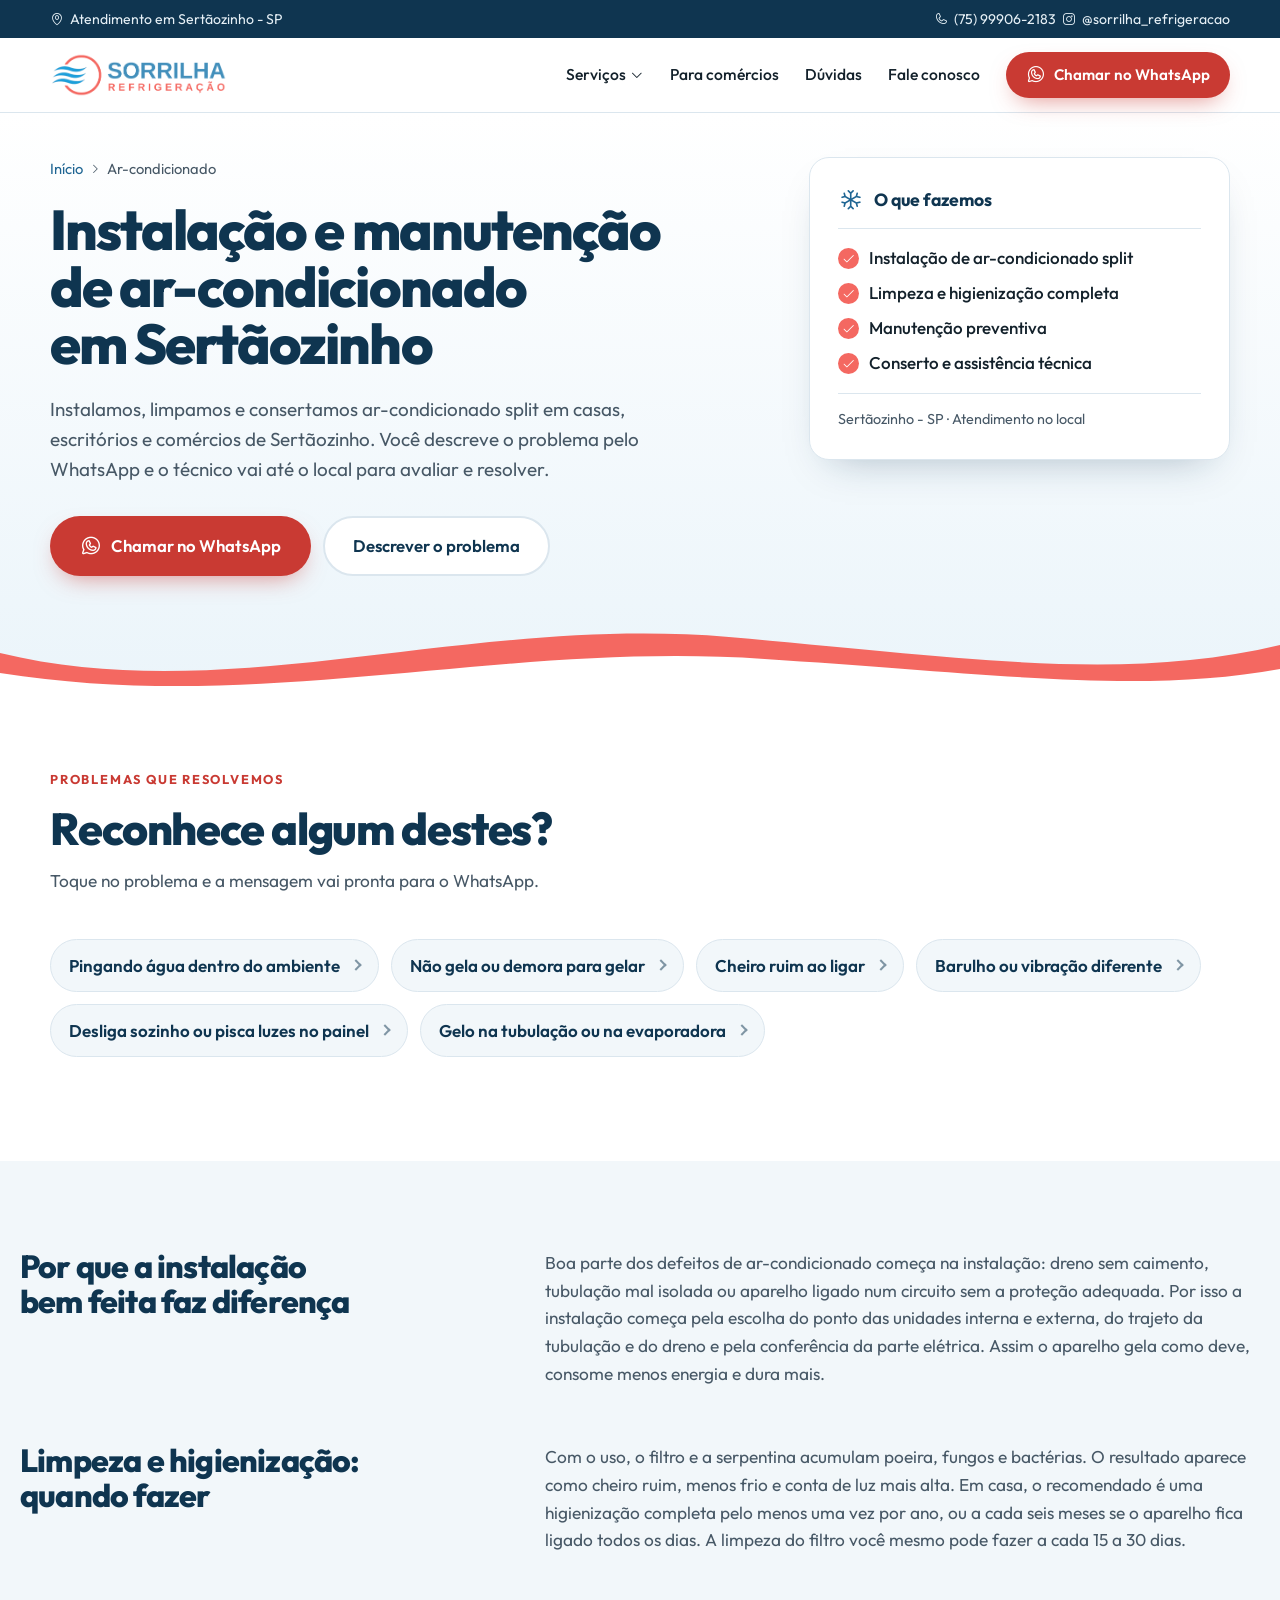
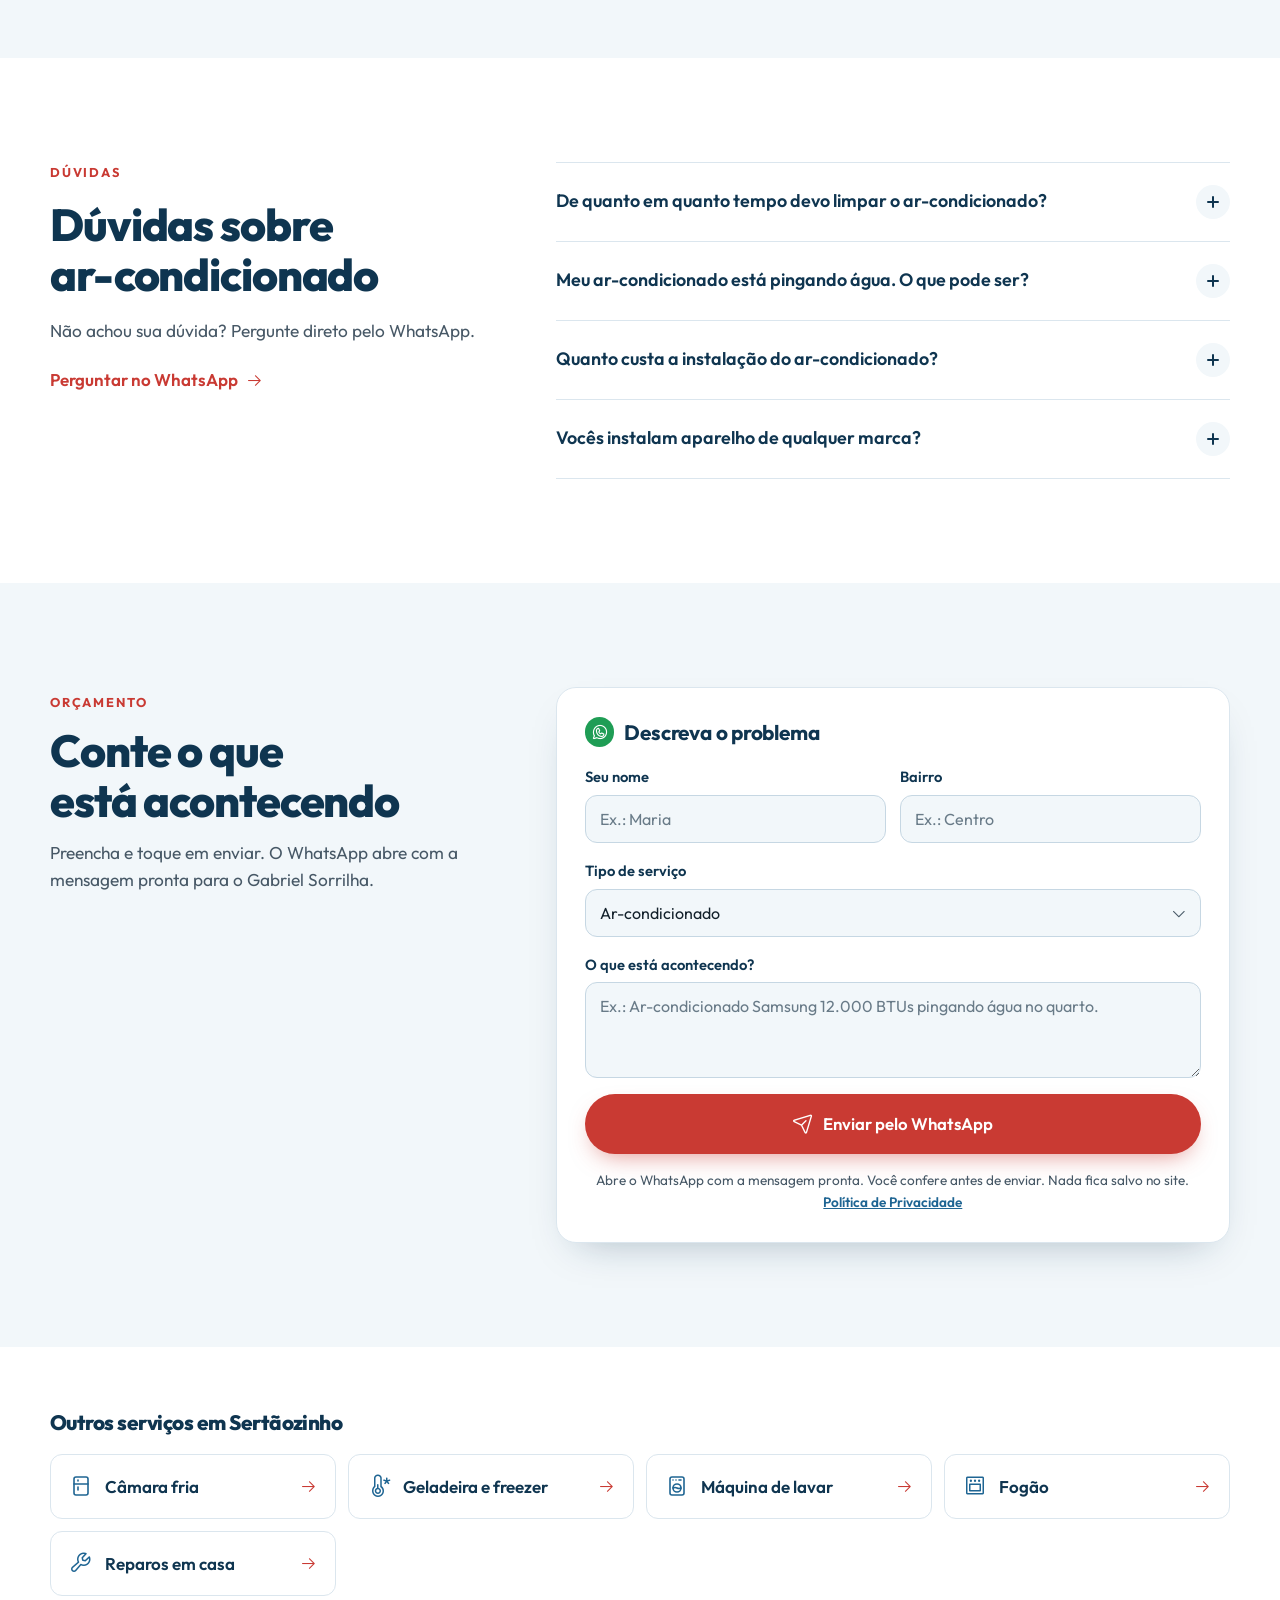
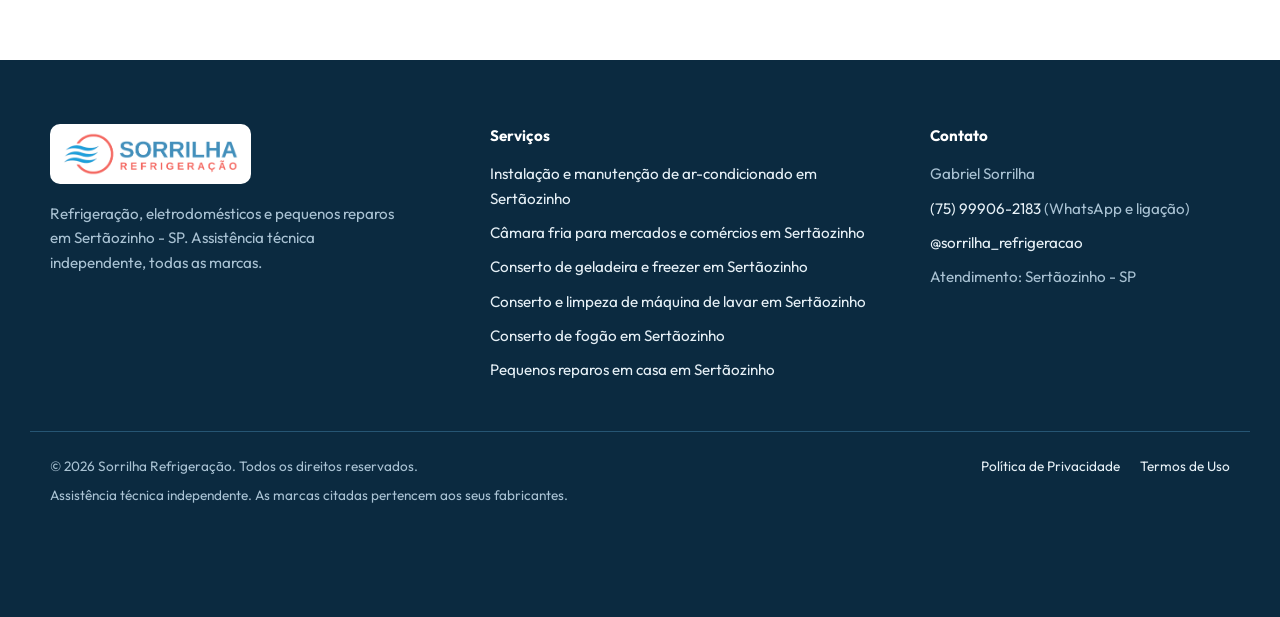
==== commit 05d1d81f: "Base para tráfego pago e crescimento local - Medição de anúncios pronta (GA4, Google Ads, Pixel da M" ====
--- a/ar-condicionado/index.html
+++ b/ar-condicionado/index.html
@@ -25,12 +25,16 @@
   <link rel="apple-touch-icon" href="../assets/img/apple-touch-icon.png">
   <link rel="preload" href="../assets/fonts/outfit-variable.woff2" as="font" type="font/woff2" crossorigin>
   <link rel="stylesheet" href="../assets/icons/icons.css">
-  <link rel="stylesheet" href="../assets/css/site.css?v=3">
+  <link rel="stylesheet" href="../assets/css/site.css?v=4">
   <script type="application/ld+json">{"@context":"https://schema.org","@type":"Service","name":"Instalação e manutenção de ar-condicionado em Sertãozinho","serviceType":"Ar-condicionado","description":"Instalação, limpeza, higienização e conserto de ar-condicionado split em Sertãozinho - SP. Casas e comércios, todas as marcas. Orçamento pelo WhatsApp.","url":"https://helderbento98.github.io/SORRILHA-REFRIGERA-O/ar-condicionado/","provider":{"@id":"https://helderbento98.github.io/SORRILHA-REFRIGERA-O/#empresa"},"areaServed":{"@type":"City","name":"Sertãozinho - SP"}}</script>
   <script type="application/ld+json">{"@context":"https://schema.org","@type":"BreadcrumbList","itemListElement":[{"@type":"ListItem","position":1,"name":"Início","item":"https://helderbento98.github.io/SORRILHA-REFRIGERA-O/"},{"@type":"ListItem","position":2,"name":"Ar-condicionado","item":"https://helderbento98.github.io/SORRILHA-REFRIGERA-O/ar-condicionado/"}]}</script>
   <script type="application/ld+json">{"@context":"https://schema.org","@type":"FAQPage","mainEntity":[{"@type":"Question","name":"De quanto em quanto tempo devo limpar o ar-condicionado?","acceptedAnswer":{"@type":"Answer","text":"Para uso residencial, uma higienização completa por ano é o mínimo. Se o aparelho fica ligado todos os dias ou o ambiente tem muita poeira, o ideal é a cada seis meses. O filtro pode ser lavado por você a cada 15 a 30 dias."}},{"@type":"Question","name":"Meu ar-condicionado está pingando água. O que pode ser?","acceptedAnswer":{"@type":"Answer","text":"As causas mais comuns são dreno entupido, mangueira do dreno dobrada ou sem caimento e filtro muito sujo, que faz a serpentina congelar e depois gotejar. Desligue o aparelho e peça uma avaliação: a água pode estragar a parede e atingir a parte elétrica."}},{"@type":"Question","name":"Quanto custa a instalação do ar-condicionado?","acceptedAnswer":{"@type":"Answer","text":"Depende da capacidade do aparelho (BTUs), da distância entre as unidades interna e externa e do tipo de parede. Mande pelo WhatsApp o modelo do aparelho e fotos do local para receber uma estimativa."}},{"@type":"Question","name":"Vocês instalam aparelho de qualquer marca?","acceptedAnswer":{"@type":"Answer","text":"Sim. Instalamos e fazemos manutenção em ar-condicionado split de todas as marcas."}}]}</script>
+  
+  <script>window.SORRILHA = {"whatsapp": "5575999062183", "raiz": "../", "rastreio": false, "adsConversao": "", "metaPixel": ""};</script>
+  
+  <script src="../assets/js/site.js?v=4" defer></script>
 </head>
-<body>
+<body data-servico="ar-condicionado">
   <a class="skip" href="#conteudo">Pular para o conteúdo</a>
   <span id="menu" class="menu-anchor" aria-hidden="true"></span>
   <div class="progress" aria-hidden="true"></div>
@@ -259,7 +263,7 @@
           <li>Gabriel Sorrilha</li>
           <li><a href="tel:+5575999062183">(75) 99906-2183</a> (WhatsApp e ligação)</li>
           <li><a href="https://www.instagram.com/sorrilha_refrigeracao/" target="_blank" rel="noopener">@sorrilha_refrigeracao</a></li>
-          <li>Sertãozinho - SP</li>
+          <li>Atendimento: Sertãozinho - SP</li>
         </ul>
       </div>
     </div>
@@ -275,22 +279,5 @@
 
   <a class="fab" href="https://wa.me/5575999062183?text=Ol%C3%A1%2C%20Gabriel%21%20Vim%20pelo%20site%20e%20gostaria%20de%20um%20or%C3%A7amento." target="_blank" rel="noopener" aria-label="Chamar no WhatsApp"><i class="ph ph-whatsapp-logo" aria-hidden="true"></i></a>
 
-  <script>
-    /* Junta os campos do formulário numa mensagem e abre o WhatsApp.
-       Sem este script o formulário continua funcionando e envia só a descrição. */
-    document.querySelectorAll('.js-wa-form').forEach(function (f) {
-      f.addEventListener('submit', function (e) {
-        e.preventDefault();
-        var linhas = ['Olá, Gabriel! Vim pelo site.'];
-        f.querySelectorAll('[data-campo]').forEach(function (c) {
-          var v = c.value.trim(); if (v) linhas.push(c.getAttribute('data-campo') + ': ' + v);
-        });
-        var a = document.createElement('a');
-        a.href = 'https://wa.me/5575999062183?text=' + encodeURIComponent(linhas.join('\n'));
-        a.target = '_blank'; a.rel = 'noopener';
-        document.body.appendChild(a); a.click(); a.remove();
-      });
-    });
-  </script>
 </body>
 </html>
--- a/assets/css/site.css
+++ b/assets/css/site.css
@@ -664,3 +664,17 @@
   .legal { grid-template-columns: 1fr; gap: 28px; padding-block: 32px 72px; }
   .legal__toc { position: static; }
 }
+
+/* ---------- Aviso de cookies (só aparece com a medição de anúncios ligada) ---------- */
+.cookies {
+  position: fixed; left: 16px; right: 16px; bottom: calc(16px + env(safe-area-inset-bottom, 0px)); z-index: 80;
+  max-width: 560px; margin: 0 auto; background: #fff; color: var(--text);
+  border: 1px solid var(--line); border-radius: var(--radius); box-shadow: 0 24px 50px -20px rgba(15, 53, 80, .55);
+  padding: 18px 20px; display: flex; gap: 14px 18px; align-items: center; flex-wrap: wrap;
+}
+.cookies[hidden] { display: none; }
+.cookies p { flex: 1 1 260px; font-size: .92rem; line-height: 1.45; color: var(--muted); }
+.cookies a { color: var(--blue-ink); font-weight: 600; }
+.cookies__btns { display: flex; gap: 8px; }
+.footer__legal a[hidden] { display: none; }
+@media (max-width: 600px) { .cookies { left: 10px; right: 10px; bottom: calc(10px + env(safe-area-inset-bottom, 0px)); padding: 14px 16px; } .cookies__btns { width: 100%; } .cookies__btns .btn { flex: 1; } }
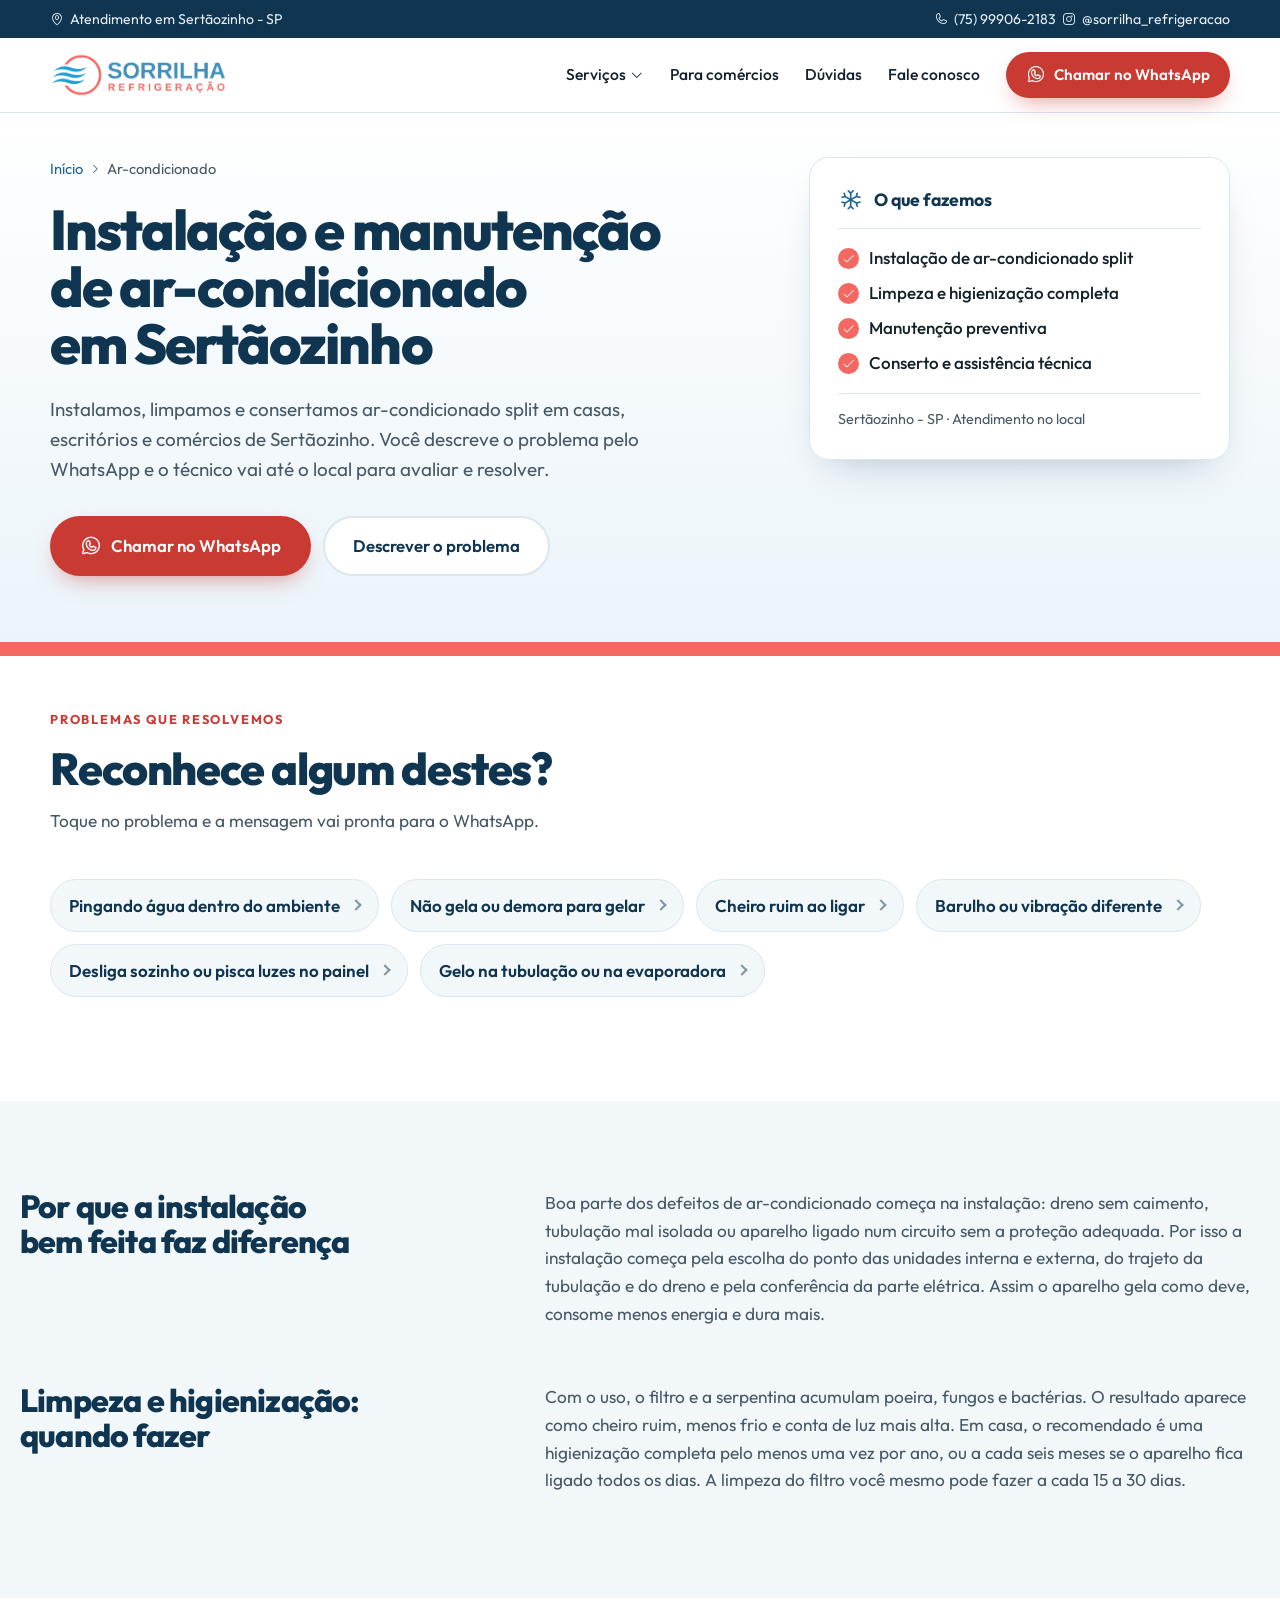
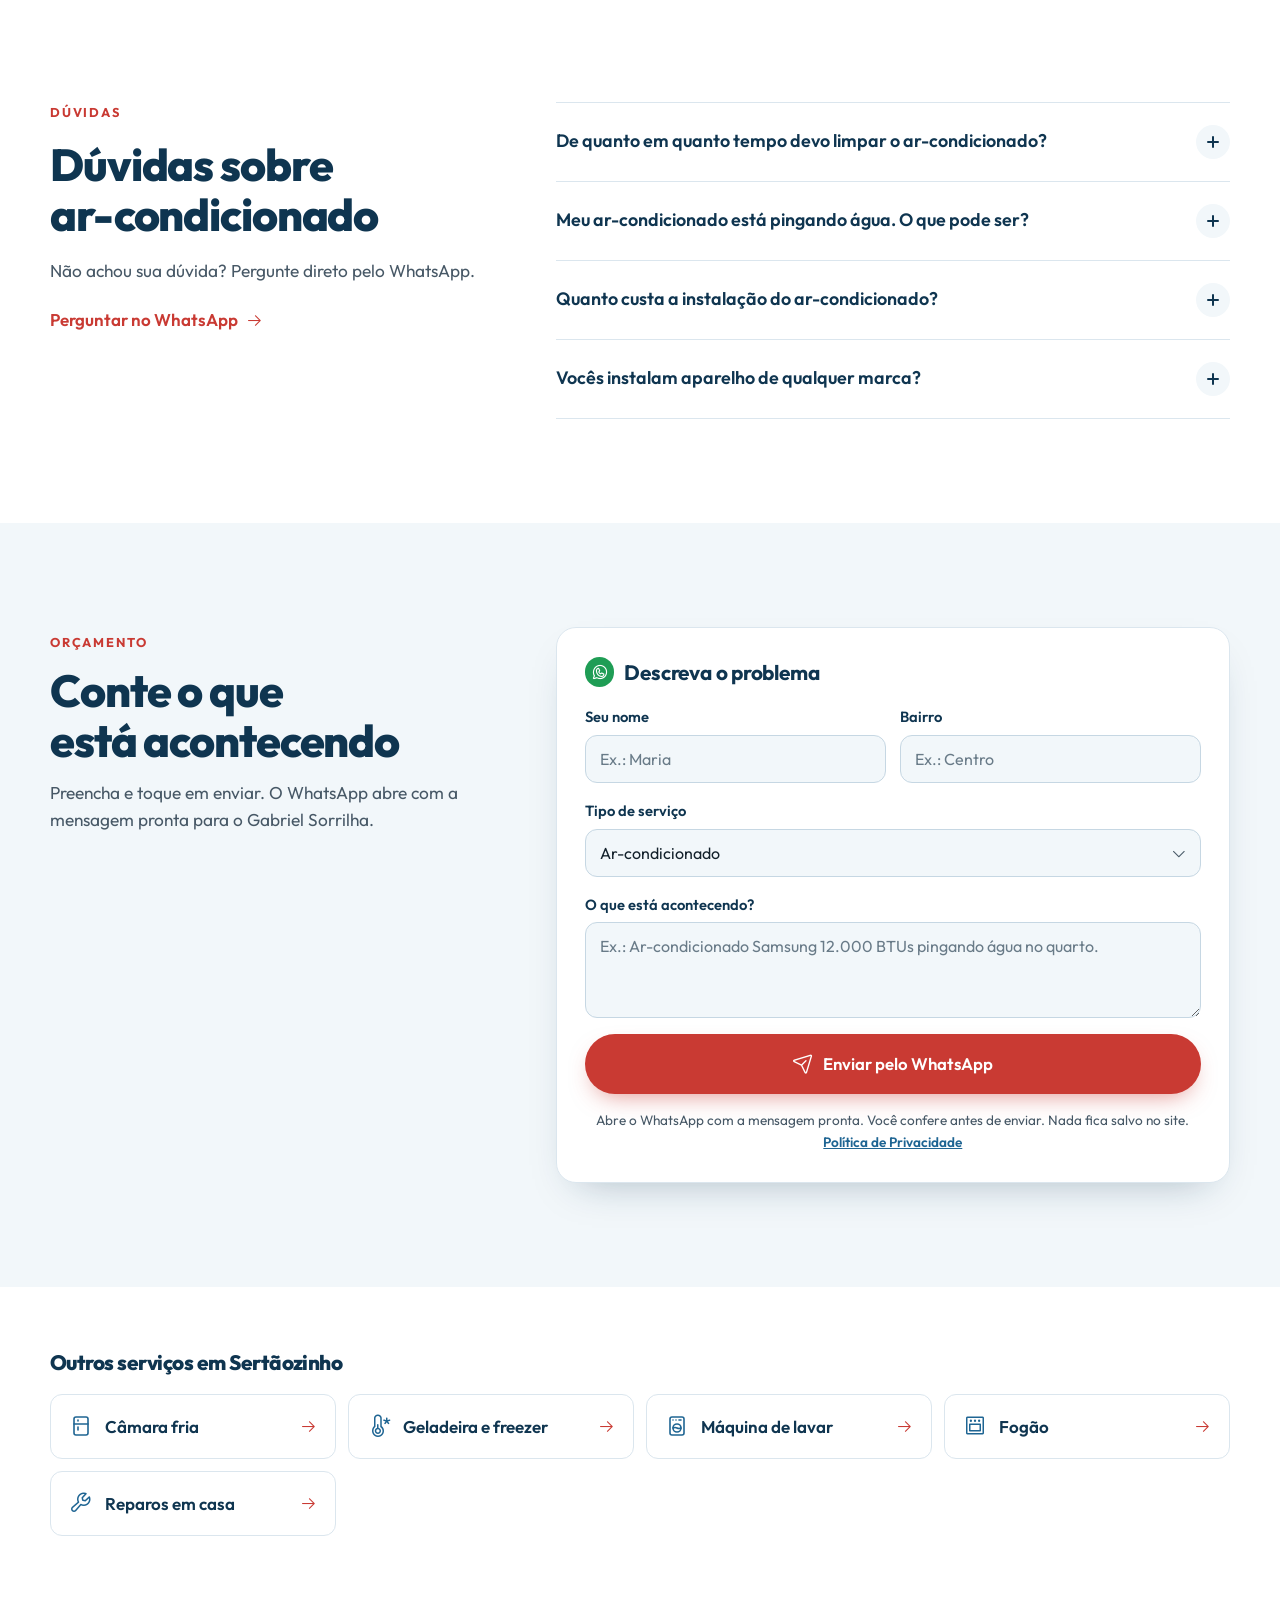
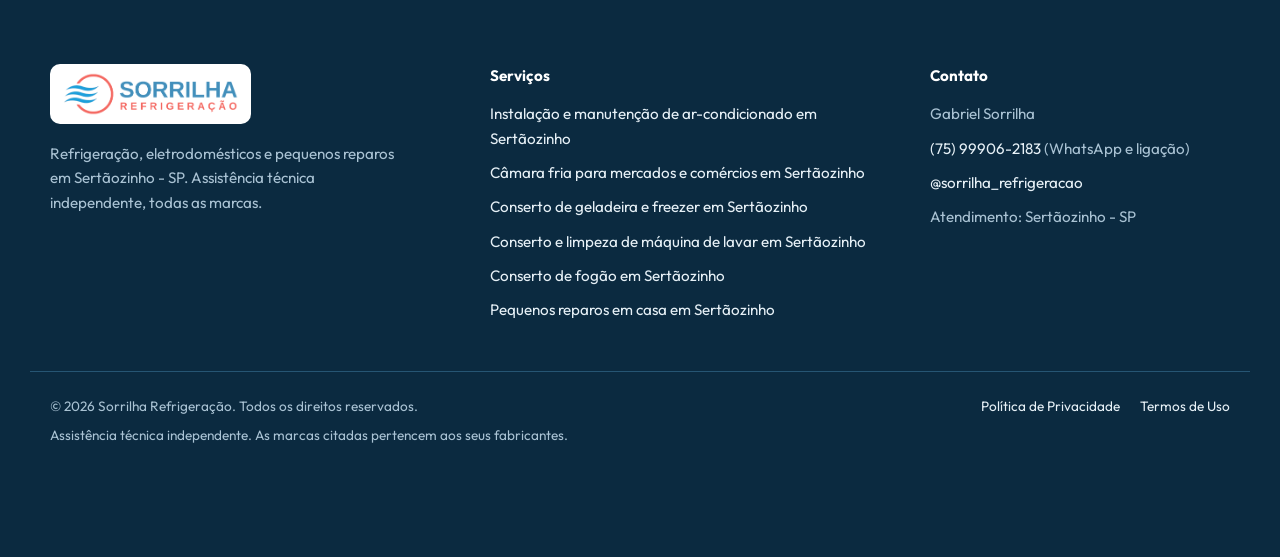
==== commit 92040c78: "Troca as ondas do topo por uma faixa reta coral Co-Authored-By: Claude Opus 5.5 <noreply@anthropic.c" ====
--- a/ar-condicionado/index.html
+++ b/ar-condicionado/index.html
@@ -104,12 +104,7 @@
         </aside>
       </div>
 
-      <div class="waves" aria-hidden="true">
-        <svg viewBox="0 0 1440 120" preserveAspectRatio="none">
-          <path class="waves__coral" d="M0,56 C260,112 520,18 820,40 C1080,60 1260,86 1440,48 L1440,120 L0,120 Z"/>
-          <path class="waves__blue" d="M0,76 C300,118 560,44 860,62 C1110,76 1280,98 1440,72 L1440,120 L0,120 Z"/>
-        </svg>
-      </div>
+      <div class="hero-band" aria-hidden="true"></div>
     </section>
 
     <section class="section" aria-labelledby="p-t">
--- a/assets/css/site.css
+++ b/assets/css/site.css
@@ -129,7 +129,7 @@
 .nav__toggle { display: none; padding: 8px; margin-right: -8px; line-height: 0; font-size: 30px; color: var(--navy); text-decoration: none; }
 
 /* ---------- Hero ---------- */
-.hero { position: relative; background: linear-gradient(180deg, #fff 0%, var(--blue-50) 100%); padding: 64px 0 150px; overflow: clip; }
+.hero { position: relative; background: linear-gradient(180deg, #fff 0%, var(--blue-50) 100%); padding: 64px 0 96px; overflow: clip; }
 .hero__grid { display: grid; grid-template-columns: minmax(0, 1.15fr) minmax(0, .85fr); gap: 56px; align-items: center; }
 .hero__title { font-size: clamp(2.3rem, 5vw, 4.1rem); font-weight: 800; color: var(--navy); letter-spacing: -.035em; line-height: 1.02; }
 .hero__sub { margin-top: 22px; font-size: 1.18rem; color: var(--muted); max-width: 52ch; }
@@ -138,7 +138,7 @@
 .hero__points .ph { color: var(--blue-ink); font-size: 1.25rem; }
 .hero__ctas { display: flex; flex-wrap: wrap; gap: 12px; margin-top: 32px; }
 
-.hero--page { padding: 44px 0 140px; }
+.hero--page { padding: 44px 0 80px; }
 .hero__grid--page { grid-template-columns: minmax(0, 1.25fr) minmax(0, .75fr); align-items: start; }
 .hero__title--page { font-size: clamp(2.1rem, 4.4vw, 3.5rem); }
 .crumbs { display: flex; align-items: center; gap: 6px; font-size: .92rem; color: var(--muted); margin-bottom: 20px; }
@@ -153,11 +153,8 @@
 .scope li .ph { color: #fff; background: var(--coral); border-radius: 50%; font-size: 13px; padding: 4px; margin-top: 1px; }
 .scope__foot { font-size: .9rem; color: var(--muted); padding-top: 14px; border-top: 1px solid var(--line); }
 
-/* ondas da marca (mesmas do cartão de visita) */
-.waves { position: absolute; left: 0; right: 0; bottom: -1px; height: 120px; pointer-events: none; }
-.waves svg { width: 100%; height: 100%; display: block; }
-.waves__coral { fill: var(--coral); }
-.waves__blue { fill: var(--navy); }
+/* faixa reta coral na base do topo */
+.hero-band { position: absolute; left: 0; right: 0; bottom: 0; height: 14px; background: var(--coral); pointer-events: none; }
 
 /* ---------- Formulário ---------- */
 .form {
@@ -399,9 +396,6 @@
     .nav { animation: nav-shadow linear both; animation-timeline: scroll(root); animation-range: 0 140px; }
     @keyframes nav-shadow { from { box-shadow: none; } to { box-shadow: 0 10px 30px -22px rgba(15, 53, 80, .6); } }
 
-    /* ondas do topo sobem devagar enquanto a página rola */
-    .waves svg { animation: waves-drift linear both; animation-timeline: scroll(root); animation-range: 0 600px; }
-    @keyframes waves-drift { to { transform: translateY(24px) scaleY(.85); } }
 
     .fab { animation: fab-in linear both; animation-timeline: scroll(root); animation-range: 380px 480px; }
     @keyframes fab-in { from { opacity: 0; transform: translateY(20px) scale(.85); visibility: hidden; } }
@@ -457,11 +451,11 @@
   body { font-size: 16px; }
   :root { --gutter: 18px; }
   .topbar__right { gap: 16px; font-size: .82rem; }
-  .hero { padding: 40px 0 110px; }
-  .hero--page { padding: 28px 0 110px; }
+  .hero { padding: 40px 0 64px; }
+  .hero--page { padding: 28px 0 56px; }
   .hero__sub { font-size: 1.06rem; }
   .hero__ctas .btn { width: 100%; }
-  .waves { height: 80px; }
+  .hero-band { height: 10px; }
   .form { padding: 22px; }
   .form__row { grid-template-columns: 1fr; }
   .section { padding: 64px 0; }
@@ -487,13 +481,9 @@
   *, *::before, *::after { animation: none !important; transition-duration: .01ms !important; }
 }
 
-/* nas páginas de serviço, a onda termina no branco da seção seguinte */
-.hero--page .waves__blue { fill: var(--bg); }
 .hero--page + .section { padding-top: 48px; }
 .prose { max-width: none; }
 
-/* a onda do topo termina no branco da seção seguinte */
-.waves__blue { fill: var(--bg); }
 .section--flush-top { padding-top: 0; }
 
 /* ---------- Ícones em SVG (mesmo tamanho dos ícones de fonte) ---------- */
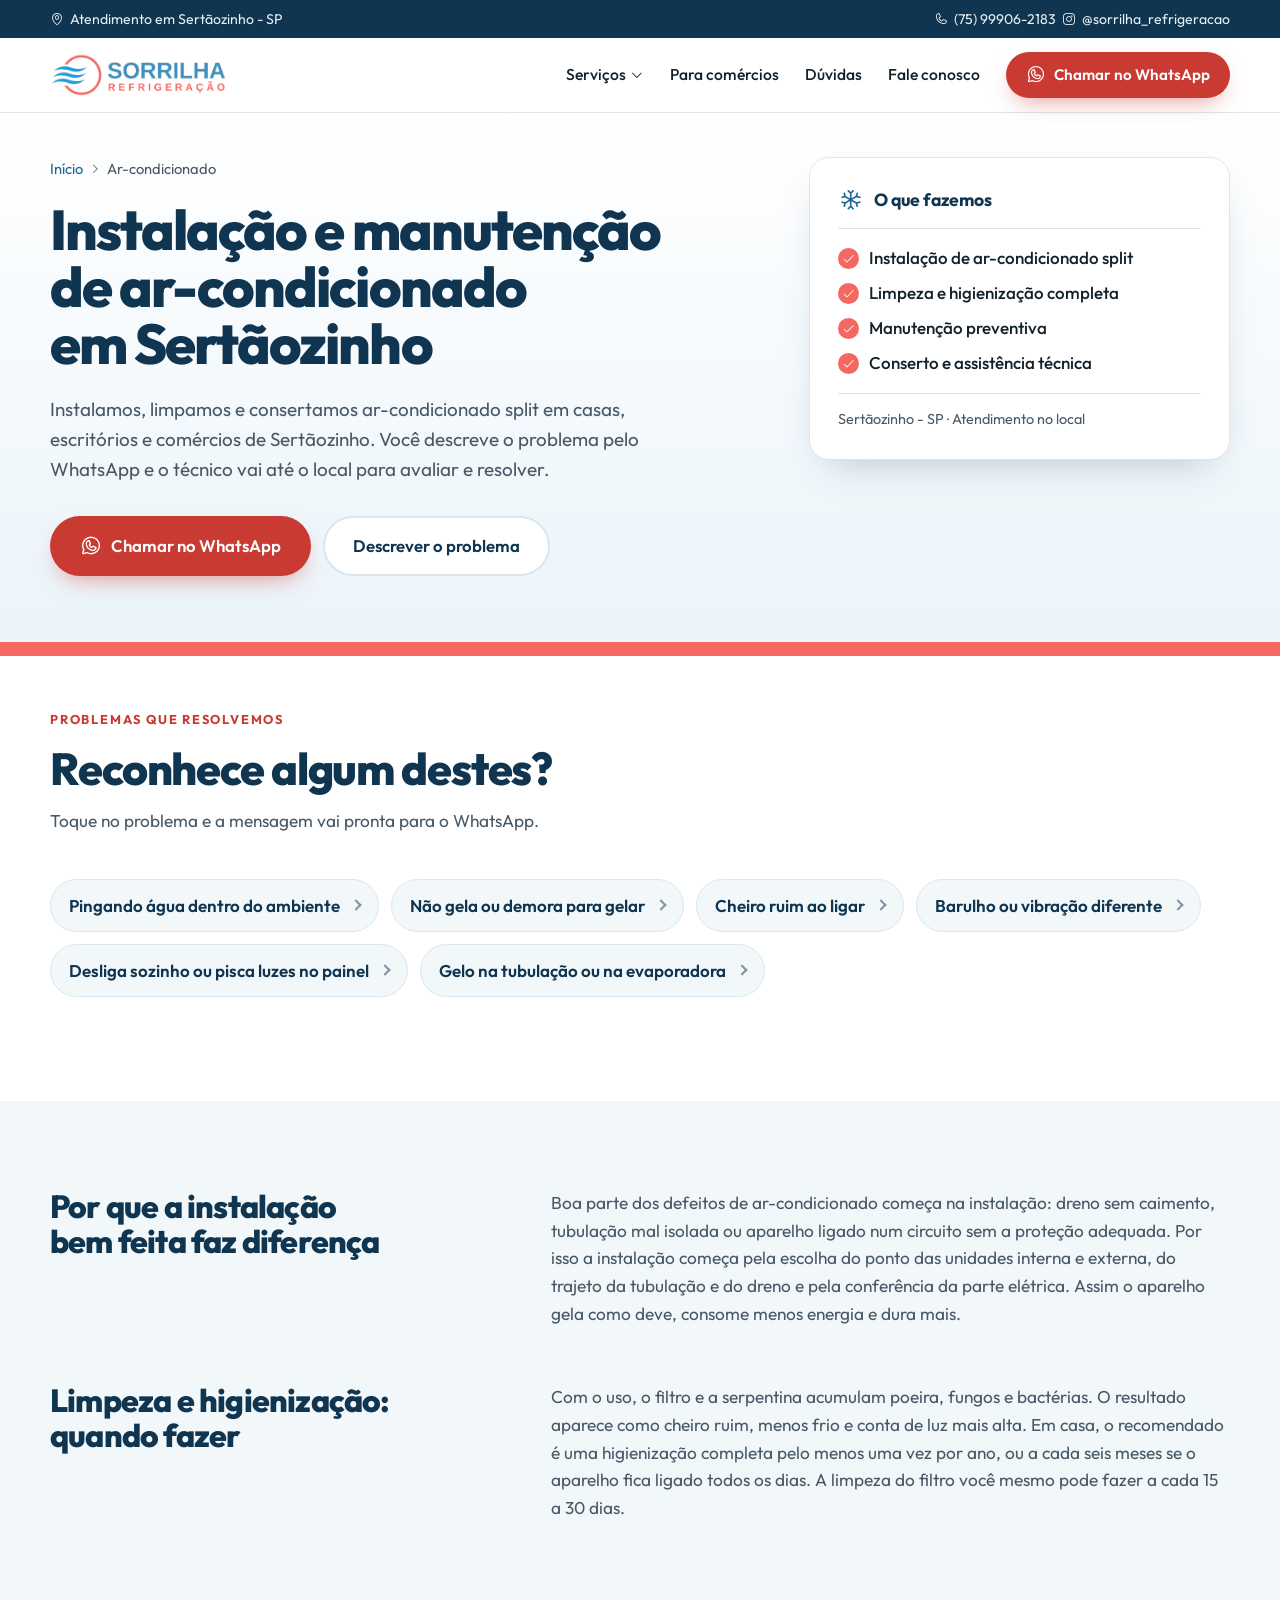
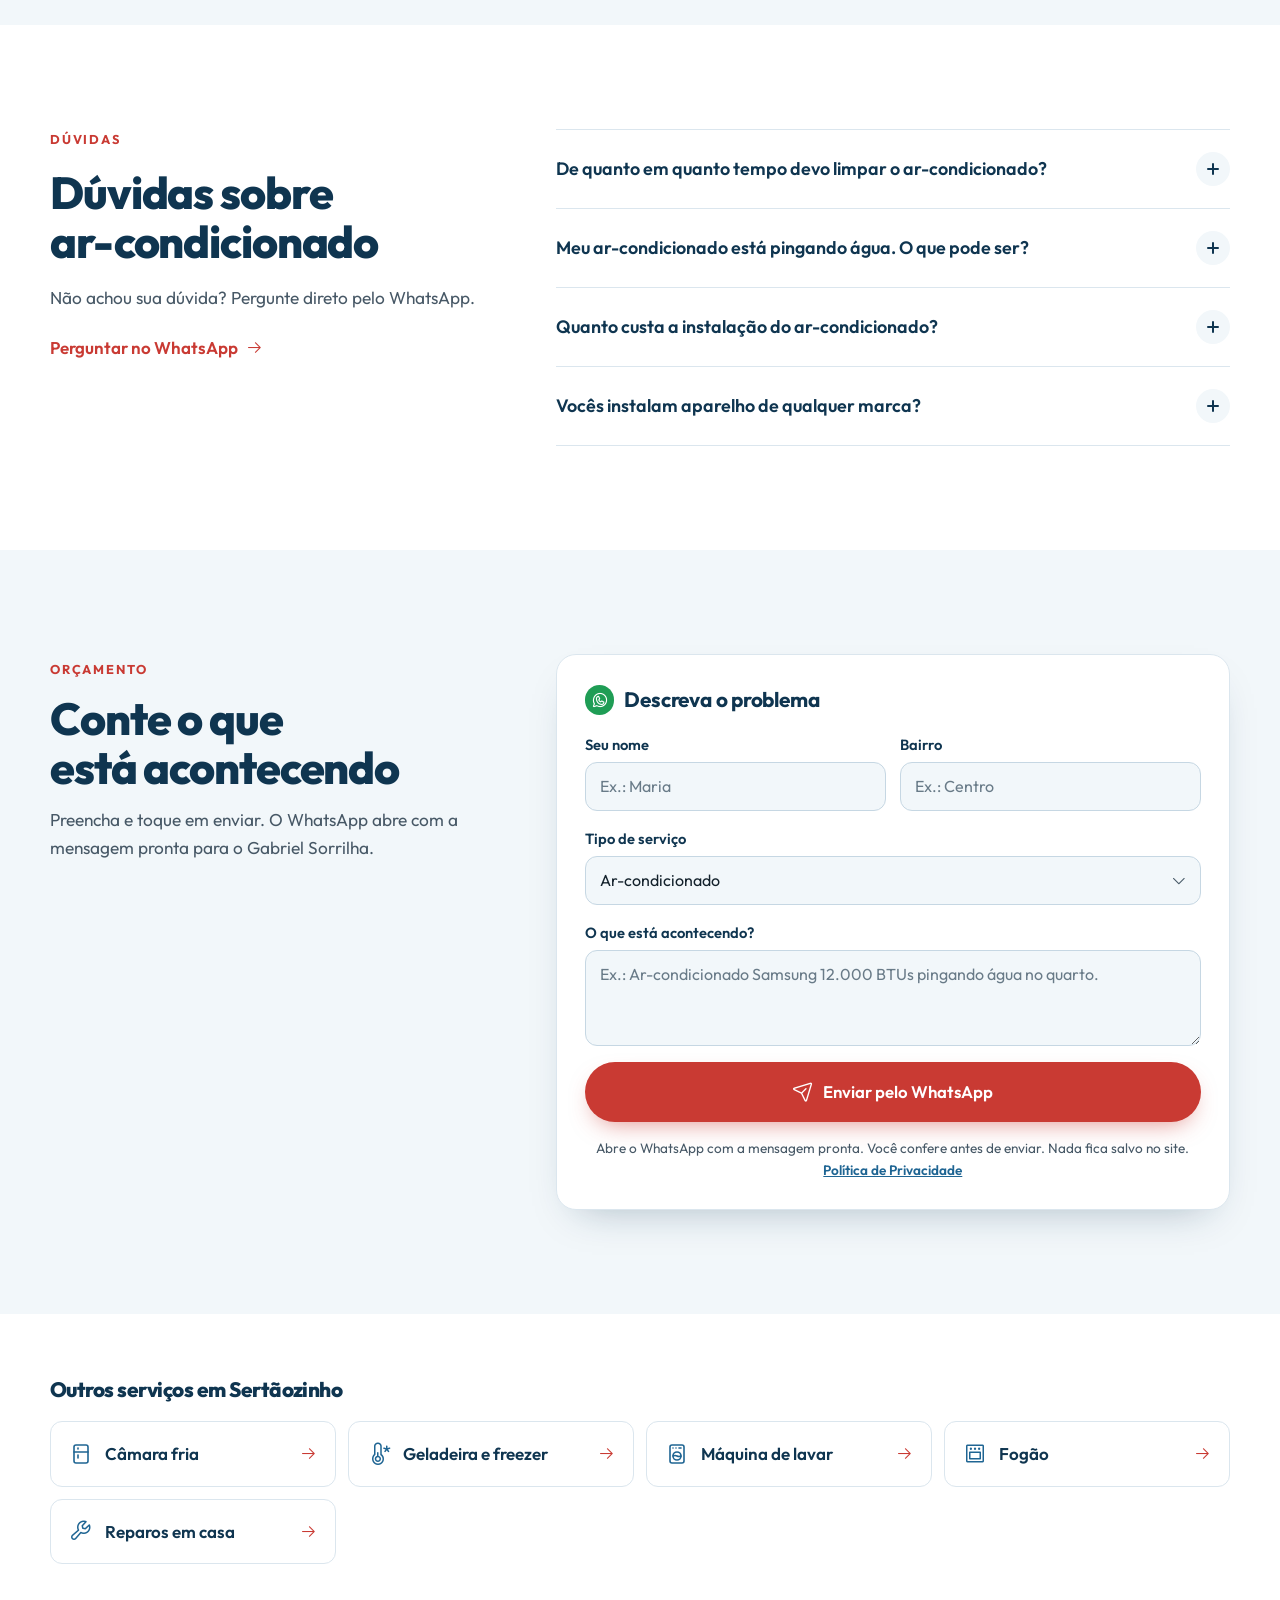
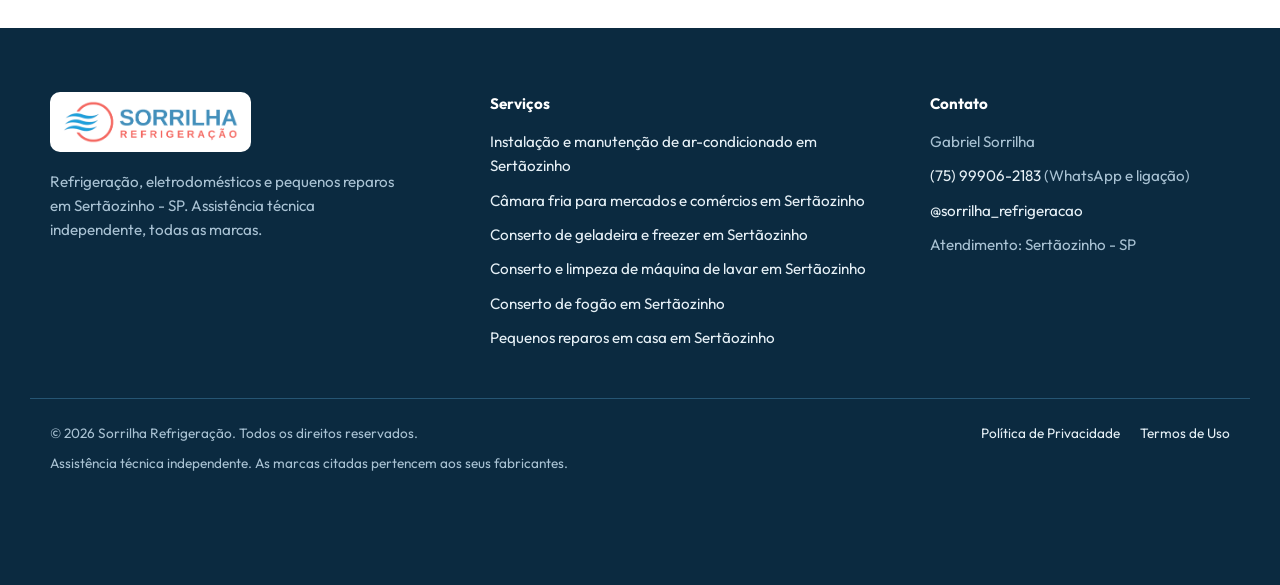
==== commit 79cce9b9: "Revisão de interface: correções de layout e acabamento - Corrige blocos de texto das páginas de serv" ====
--- a/ar-condicionado/index.html
+++ b/ar-condicionado/index.html
@@ -212,6 +212,7 @@
             <label for="f-ar-condicionado-problema">O que está acontecendo?</label>
             <textarea id="f-ar-condicionado-problema" data-campo="Problema" name="text" rows="3" required minlength="8"
               placeholder="Ex.: Ar-condicionado Samsung 12.000 BTUs pingando água no quarto."></textarea>
+            <p class="field__error">Conte em poucas palavras o que está acontecendo.</p>
           </div>
           <button class="btn btn--primary btn--lg form__submit" type="submit"><i class="ph ph-paper-plane-tilt" aria-hidden="true"></i> Enviar pelo WhatsApp</button>
           <p class="form__note">Abre o WhatsApp com a mensagem pronta. Você confere antes de enviar.
--- a/assets/css/site.css
+++ b/assets/css/site.css
@@ -113,6 +113,7 @@
 .nav__drop { position: relative; }
 .nav__droplabel .ph { font-size: 14px; transition: transform .2s; }
 .nav__sub {
+  transform-origin: 24px 0;
   position: absolute; top: calc(100% + 14px); left: -24px; width: 420px;
   background: #fff; border: 1px solid var(--line); border-radius: var(--radius); box-shadow: var(--shadow);
   padding: 10px; display: grid; gap: 2px;
@@ -202,7 +203,7 @@
 }
 .svc__link::before {
   content: ""; position: absolute; inset: 6px 0; border-radius: var(--radius); background: var(--navy);
-  transform: scaleY(.6); opacity: 0; z-index: -1; transition: transform .35s var(--ease), opacity .25s;
+  transform: scaleY(.6); opacity: 0; z-index: -1; transition: transform .25s var(--ease), opacity .2s;
 }
 .svc__icon {
   width: 58px; height: 58px; border-radius: 16px; display: grid; place-items: center; font-size: 30px;
@@ -331,7 +332,7 @@
 .cta .btn--primary:hover { background: #ffecea; }
 
 /* ---------- Páginas de serviço ---------- */
-.prose { display: grid; gap: 56px; max-width: 980px; }
+.prose { display: grid; gap: 56px; }
 .prose__block { display: grid; grid-template-columns: minmax(0, .8fr) minmax(0, 1.2fr); gap: 16px 48px; }
 .prose__block h2 { font-size: clamp(1.5rem, 2.6vw, 2rem); }
 .prose__block p { color: var(--muted); font-size: 1.08rem; }
@@ -409,7 +410,7 @@
   .hero__grid, .hero__grid--page { grid-template-columns: 1fr; gap: 40px; }
   .hero__form { max-width: 620px; }
   .scope { max-width: 620px; }
-  .faq, .orc, .contact__grid { grid-template-columns: 1fr; gap: 36px; }
+  .faq, .orc, .contact__grid { grid-template-columns: minmax(0, 1fr); gap: 36px; }
   .faq__intro { position: static; }
   .steps { grid-template-columns: 1fr 1fr; }
   .step:nth-child(3) { padding-left: 0; border-left: 0; }
@@ -482,7 +483,6 @@
 }
 
 .hero--page + .section { padding-top: 48px; }
-.prose { max-width: none; }
 
 .section--flush-top { padding-top: 0; }
 
@@ -591,23 +591,22 @@
 
 /* ---------- Marcas: faixa fina infinita (efeito marquee do Spell UI, feito em CSS) ----------
    --mq-duration: tempo de uma volta · --mq-fade: quanto das bordas desbota (padrão Spell UI: 10%) */
-.brands { background: var(--navy); color: var(--on-dark); padding: 0; overflow: clip; }
+.brands { background: var(--bg); padding: 8px 0; overflow: clip; }
 .mq {
-  --mq-duration: 110s; --mq-fade: 10%; --mq-gap: 44px;
-  display: flex; overflow: hidden; user-select: none; padding: 16px 0;
+  --mq-duration: 110s; --mq-fade: 10%; --mq-gap: 60px;
+  display: flex; overflow: hidden; user-select: none; padding: 22px 0;
   -webkit-mask: linear-gradient(90deg, transparent, #000 var(--mq-fade), #000 calc(100% - var(--mq-fade)), transparent);
           mask: linear-gradient(90deg, transparent, #000 var(--mq-fade), #000 calc(100% - var(--mq-fade)), transparent);
 }
 .mq__track { display: flex; flex: none; width: max-content; }
 .mq__group { display: flex; align-items: center; flex: none; gap: var(--mq-gap); padding-right: var(--mq-gap); }
+/* marcas em cinza claro; ao passar o mouse a faixa para, a marca escurece e cresce um pouco */
 .mq__group li {
-  font-size: 1.15rem; font-weight: 600; letter-spacing: -.01em; white-space: nowrap;
-  color: #d5e5ef; display: flex; align-items: center; gap: var(--mq-gap); transition: color .25s, opacity .25s;
-}
-/* ponto coral separando as marcas */
-.mq__group li::after { content: ""; width: 5px; height: 5px; border-radius: 50%; background: var(--coral); opacity: .8; }
-.mq:hover li { opacity: .45; }
-.mq li:hover { opacity: 1; color: #fff; }
+  font-size: 1.3rem; font-weight: 700; letter-spacing: -.01em; white-space: nowrap;
+  color: #b3bec7; transform-origin: center; cursor: default;
+  transition: color .25s ease, transform .3s var(--ease);
+}
+.mq li:hover { color: #4a5864; transform: scale(1.12); }
 
 @media (prefers-reduced-motion: no-preference) {
   .mq__track { animation: mq-scroll var(--mq-duration) linear infinite; }
@@ -621,8 +620,8 @@
   .mq__group[aria-hidden="true"] { display: none; }
 }
 @media (max-width: 600px) {
-  .mq { --mq-gap: 28px; --mq-fade: 8%; padding: 13px 0; }
-  .mq__group li { font-size: 1rem; }
+  .mq { --mq-gap: 36px; --mq-fade: 8%; padding: 16px 0; }
+  .mq__group li { font-size: 1.1rem; }
 }
 
 /* ---------- Páginas legais (privacidade e termos) ---------- */
@@ -668,3 +667,39 @@
 .cookies__btns { display: flex; gap: 8px; }
 .footer__legal a[hidden] { display: none; }
 @media (max-width: 600px) { .cookies { left: 10px; right: 10px; bottom: calc(10px + env(safe-area-inset-bottom, 0px)); padding: 14px 16px; } .cookies__btns { width: 100%; } .cookies__btns .btn { flex: 1; } }
+
+/* =========================================================================
+   ACABAMENTO (revisão de interface)
+   ========================================================================= */
+p { text-wrap: pretty; }
+
+/* toque: tudo que é clicável "afunda" um pouco ao pressionar */
+.chip, .svc__link, a.channel, .other { transition-property: border-color, background-color, color, transform; }
+.svc__link { transition: transform .16s var(--ease); }
+.chip:active, .svc__link:active, a.channel:active, .other:active, .carousel__btn:active { transform: scale(.98); }
+.carousel__btn:active { transform: translateY(-50%) scale(.94); }
+
+/* no celular o "hover" fica preso depois do toque: desfaz os efeitos de movimento */
+@media (hover: none) {
+  .chip:hover { transform: none; }
+  .mq li:hover { transform: none; color: #b3bec7; }
+  .carousel__btn:hover { background: #fff; border-color: var(--line); color: var(--navy); }
+}
+
+/* dúvidas abrem deslizando (navegadores novos; nos outros abrem direto) */
+:root { interpolate-size: allow-keywords; }
+@media (prefers-reduced-motion: no-preference) {
+  .faq__item::details-content {
+    block-size: 0; overflow: clip;
+    transition: block-size .25s var(--ease), content-visibility .25s allow-discrete;
+  }
+  .faq__item[open]::details-content { block-size: auto; }
+
+  /* aviso de cookies entra subindo */
+  .cookies { transition: opacity .3s var(--ease), transform .3s var(--ease); }
+  @starting-style { .cookies { opacity: 0; transform: translateY(12px); } }
+}
+
+/* erro do formulário aparece embaixo do campo, só depois de a pessoa tentar enviar */
+.field__error { display: none; font-size: .88rem; color: var(--coral-ink); font-weight: 500; }
+.field textarea:user-invalid + .field__error { display: block; }
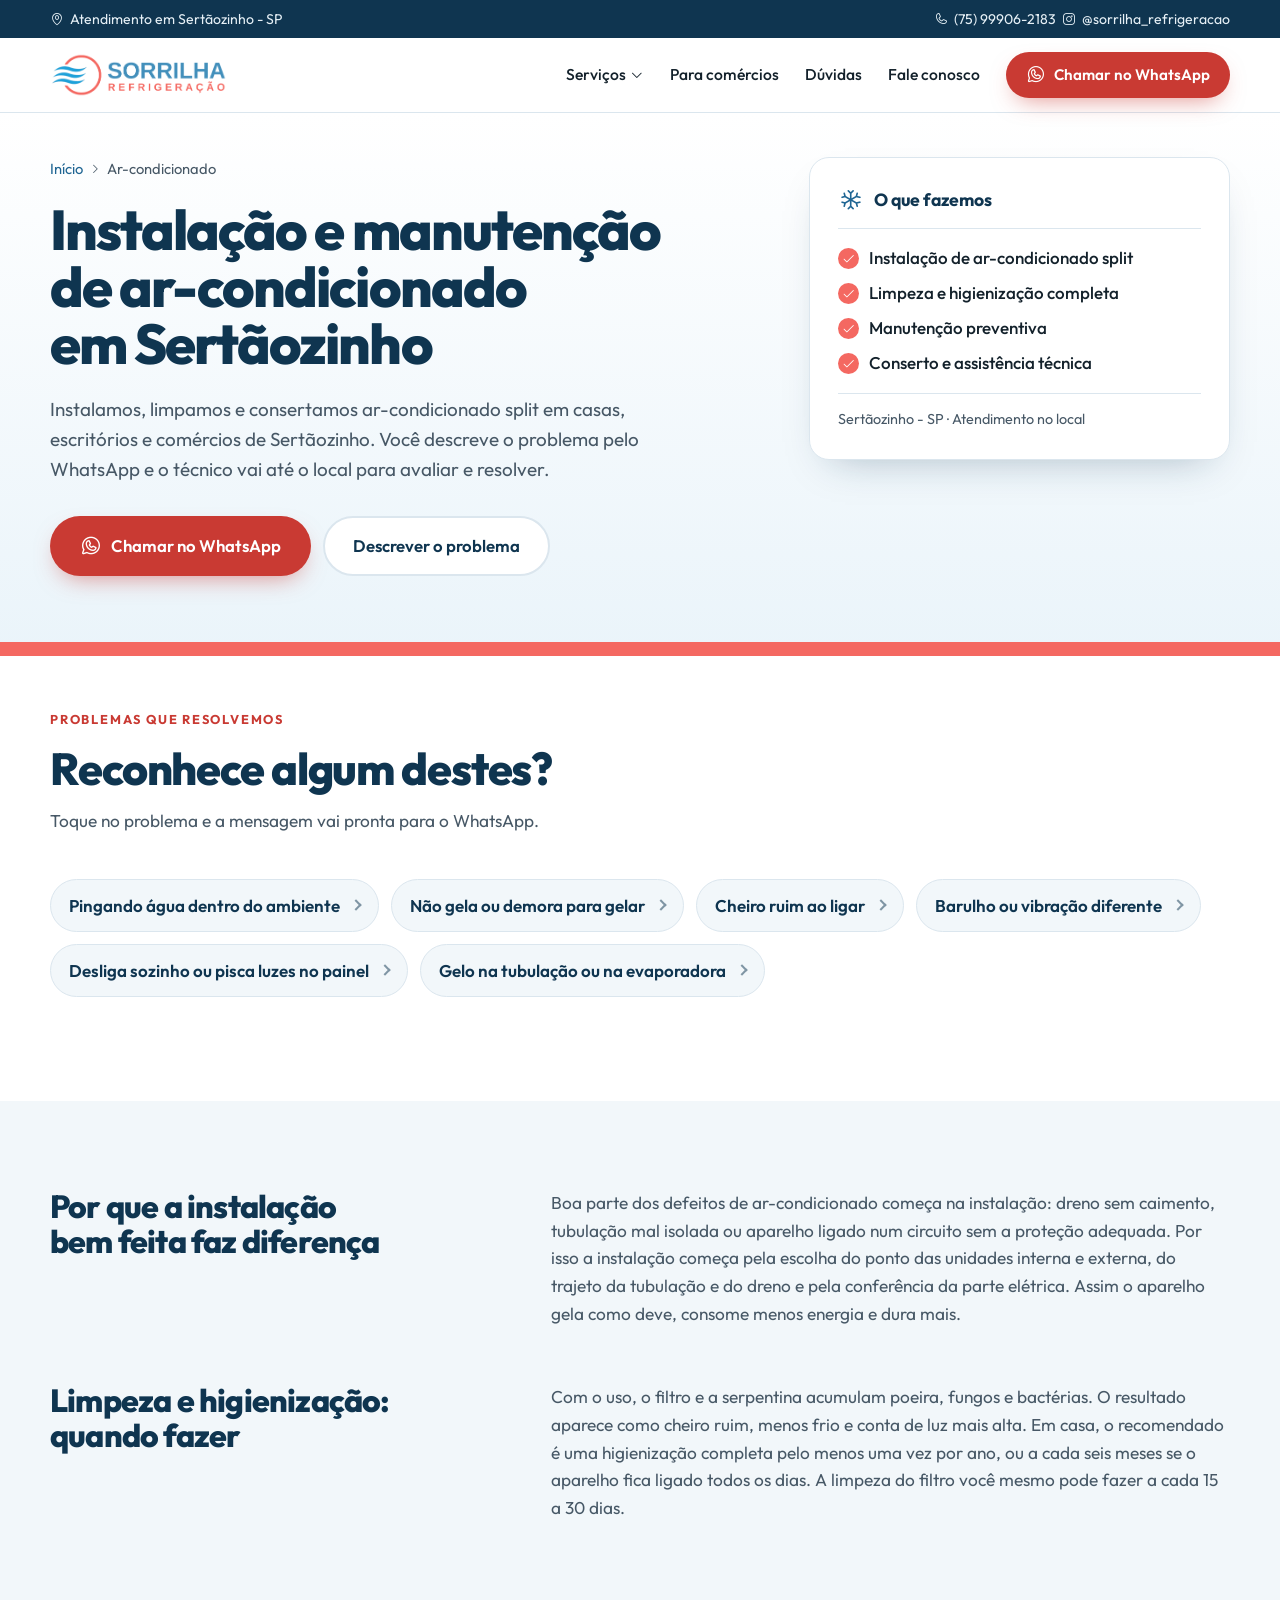
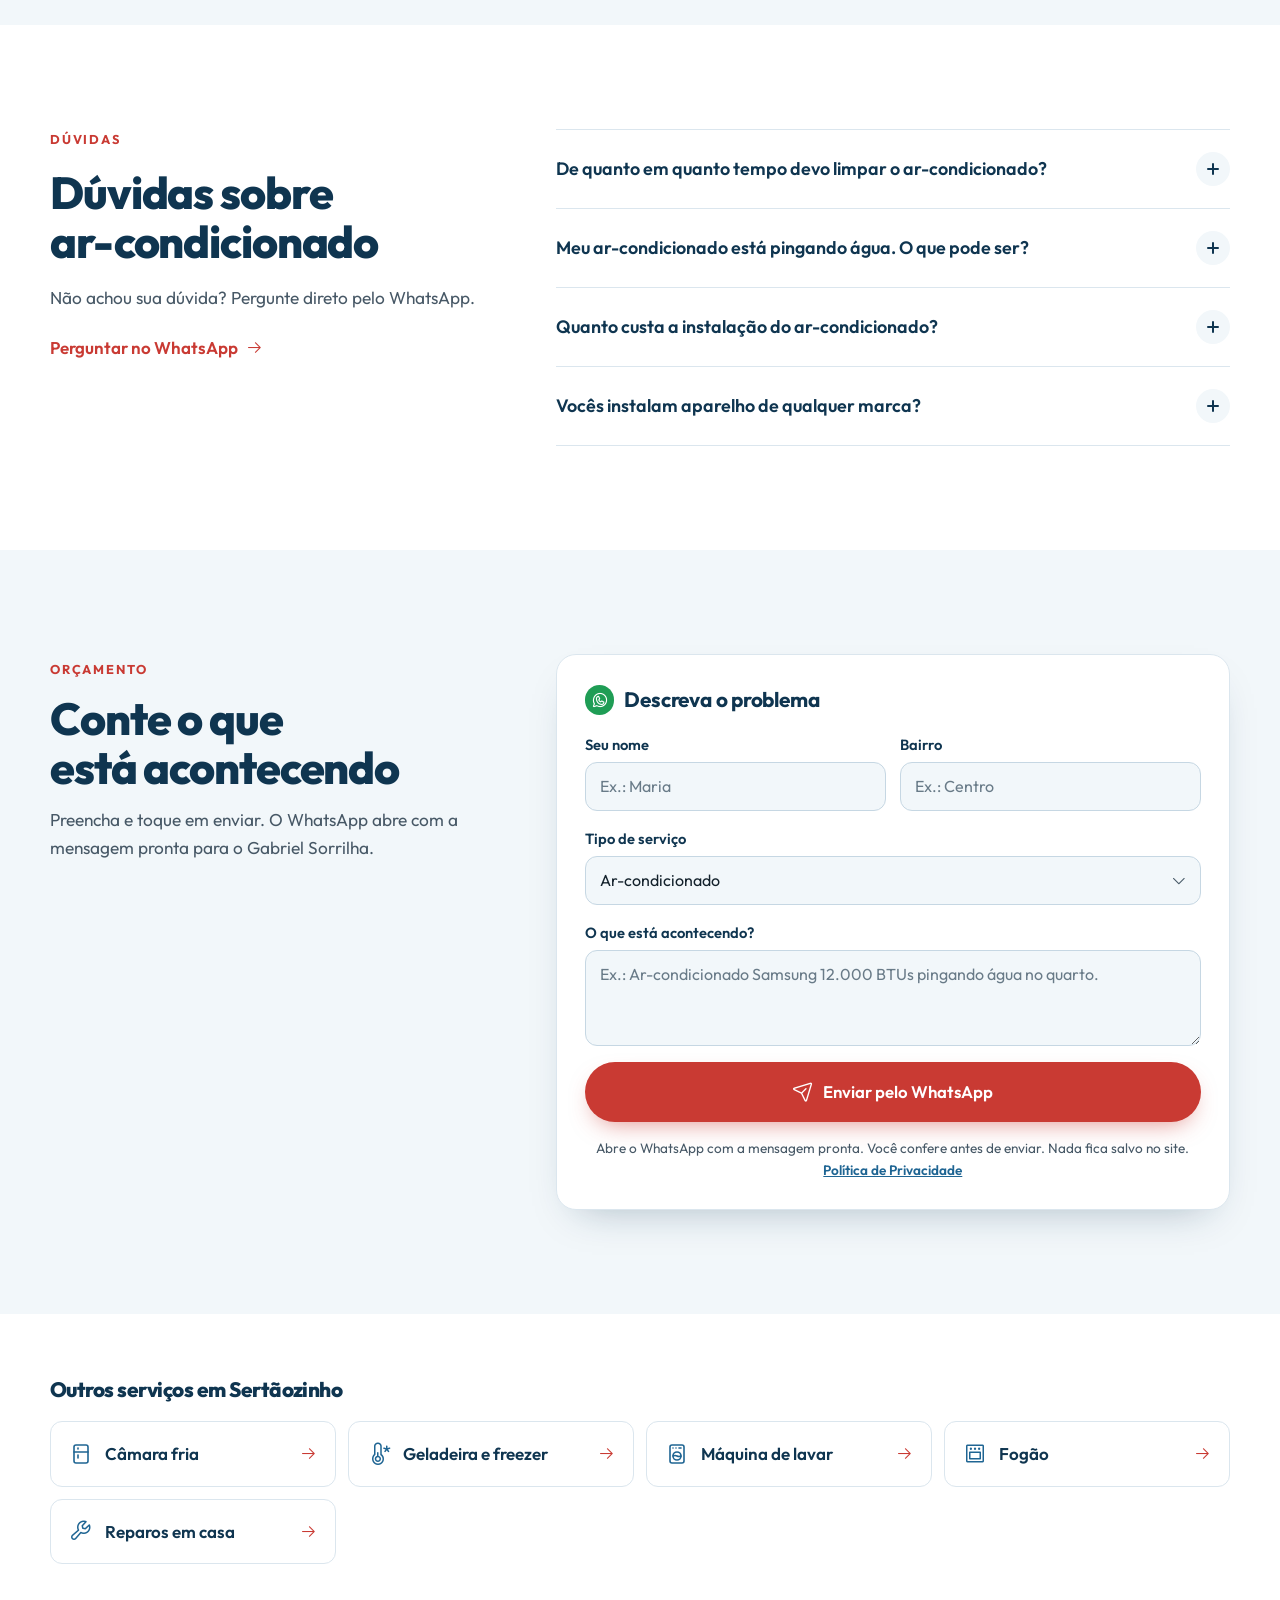
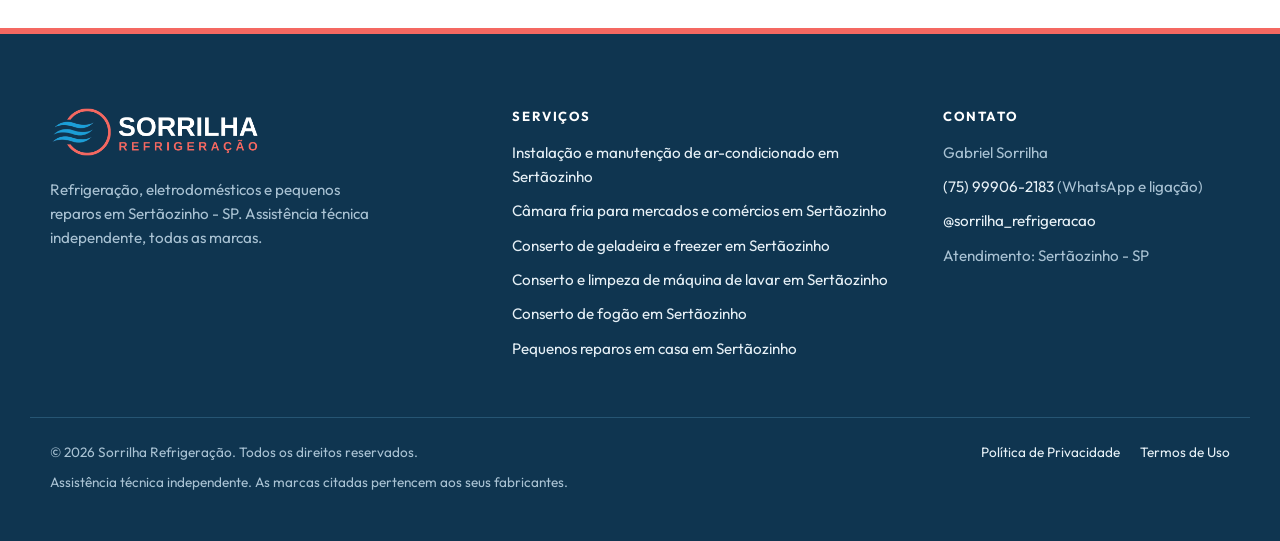
==== commit 400f736c: "Como funciona vira linha do tempo; contato claro e rodapé novo - Passos com ícones numa linha do tem" ====
--- a/ar-condicionado/index.html
+++ b/ar-condicionado/index.html
@@ -239,7 +239,7 @@
   <footer class="footer">
     <div class="wrap footer__grid">
       <div class="footer__brand">
-        <img src="../assets/img/logo.png" alt="Sorrilha Refrigeração" width="806" height="200" loading="lazy" decoding="async">
+        <img src="../assets/img/logo-negativo.png" alt="Sorrilha Refrigeração" width="806" height="200" loading="lazy" decoding="async">
         <p>Refrigeração, eletrodomésticos e pequenos reparos em Sertãozinho - SP. Assistência técnica independente, todas as marcas.</p>
       </div>
       <nav class="footer__col" aria-label="Serviços">
--- a/assets/icons/icons.css
+++ b/assets/icons/icons.css
@@ -4,12 +4,15 @@
 .ph.ph-arrow-left:before{content:"\e058"}
 .ph.ph-arrow-right:before{content:"\e06c"}
 .ph.ph-arrow-up-right:before{content:"\e092"}
+.ph.ph-calendar-check:before{content:"\e712"}
 .ph.ph-caret-down:before{content:"\e136"}
 .ph.ph-caret-right:before{content:"\e13a"}
+.ph.ph-chat-circle-text:before{content:"\e16e"}
 .ph.ph-check:before{content:"\e182"}
 .ph.ph-check-circle:before{content:"\e184"}
 .ph.ph-instagram-logo:before{content:"\e2d0"}
 .ph.ph-list:before{content:"\e2f0"}
+.ph.ph-magnifying-glass:before{content:"\e30c"}
 .ph.ph-map-pin:before{content:"\e316"}
 .ph.ph-oven:before{content:"\ed8c"}
 .ph.ph-paper-plane-tilt:before{content:"\e398"}
--- a/assets/css/site.css
+++ b/assets/css/site.css
@@ -248,13 +248,49 @@
 .duo__card--dark h2 { color: #fff; }
 .duo__card--dark p { color: var(--on-dark-muted); }
 
-/* ---------- Passos ---------- */
-.steps { display: grid; grid-template-columns: repeat(4, minmax(0, 1fr)); gap: 0; border-top: 2px solid var(--navy); counter-reset: s; }
-.step { padding: 26px 28px 8px 0; position: relative; }
-.step + .step { padding-left: 28px; border-left: 1px solid var(--line); }
-.step__n { display: inline-grid; place-items: center; width: 36px; height: 36px; border-radius: 50%; background: var(--coral-ink); color: #fff; font-weight: 700; margin-bottom: 18px; }
-.step h3 { font-size: 1.2rem; color: var(--navy); margin-bottom: 8px; }
-.step p { color: var(--muted); font-size: .98rem; }
+/* ---------- Como funciona: linha do tempo que acende com a rolagem ----------
+   Uma linha liga os 4 passos. Conforme a pessoa rola, a linha enche de coral
+   e cada passo acende na sua vez. Sem suporte, tudo aparece aceso e parado. */
+.flow {
+  --dot: 64px;
+  position: relative; display: grid; grid-template-columns: repeat(4, minmax(0, 1fr)); gap: 28px;
+  view-timeline: --flow block;
+}
+.flow::before, .flow::after {
+  content: ""; position: absolute; top: calc(var(--dot) / 2 - 2px); height: 4px; border-radius: 4px;
+  left: calc(var(--dot) / 2); right: calc((100% - 3 * 28px) / 4 - var(--dot) / 2);
+}
+.flow::before { background: var(--line); }
+.flow::after { background: var(--coral); transform-origin: 0 50%; }
+.flow__step { position: relative; z-index: 1; display: grid; gap: 8px; align-content: start; padding-right: 8px; }
+.flow__dot {
+  width: var(--dot); height: var(--dot); border-radius: 20px; display: grid; place-items: center; margin-bottom: 14px;
+  font-size: 28px; background: var(--coral-ink); color: #fff; border: 4px solid var(--bg);
+  box-shadow: 0 12px 28px -14px rgba(201, 58, 51, .7);
+  transition: transform .25s var(--ease);
+}
+.flow__k { font-size: .78rem; font-weight: 700; letter-spacing: .12em; text-transform: uppercase; color: var(--coral-ink); }
+.flow__step h3 { font-size: 1.25rem; color: var(--navy); }
+.flow__step p:not(.flow__k) { color: var(--muted); font-size: 1rem; max-width: 30ch; }
+@media (hover: hover) and (pointer: fine) {
+  .flow__step:hover .flow__dot { transform: translateY(-4px) rotate(-4deg); }
+}
+
+@media (prefers-reduced-motion: no-preference) {
+  @supports (animation-timeline: view()) {
+    .flow::after { animation: flow-fill linear both; animation-timeline: --flow; animation-range: cover 25% cover 60%; }
+    @keyframes flow-fill { from { transform: scaleX(0); } to { transform: scaleX(1); } }
+    .flow__dot { animation: flow-lit linear both; animation-timeline: --flow; }
+    .flow__step:nth-child(1) .flow__dot { animation-range: cover 22% cover 27%; }
+    .flow__step:nth-child(2) .flow__dot { animation-range: cover 34% cover 39%; }
+    .flow__step:nth-child(3) .flow__dot { animation-range: cover 46% cover 51%; }
+    .flow__step:nth-child(4) .flow__dot { animation-range: cover 57% cover 62%; }
+    @keyframes flow-lit {
+      from { background: var(--bg-soft); color: #9fb2bf; box-shadow: none; transform: scale(.92); }
+      to { background: var(--coral-ink); color: #fff; transform: scale(1); }
+    }
+  }
+}
 
 /* ---------- Avaliações (cards que deslizam para o lado) ---------- */
 .rating { display: flex; align-items: center; gap: 14px; flex-wrap: wrap; }
@@ -303,24 +339,32 @@
 .faq__item[open] .faq__icon::after { transform: rotate(0deg); }
 .faq__item p { padding: 0 48px 24px 0; color: var(--muted); }
 
-/* ---------- Fale conosco ---------- */
-.contact { background: var(--navy); color: var(--on-dark); padding: 104px 0; }
-.contact__grid { display: grid; grid-template-columns: minmax(0, .9fr) minmax(0, 1.1fr); gap: 56px; align-items: center; }
-.contact h2 { font-size: clamp(1.9rem, 3.5vw, 2.8rem); font-weight: 800; color: #fff; }
-.contact__lead { margin-top: 16px; font-size: 1.1rem; color: var(--on-dark-muted); max-width: 42ch; }
+/* ---------- Fale conosco (claro, para não emendar dois azuis com o rodapé) ---------- */
+.contact { background: var(--bg); padding: 104px 0; }
+.contact__grid { display: grid; grid-template-columns: minmax(0, .8fr) minmax(0, 1.2fr); gap: 56px; align-items: center; }
+.contact h2 { font-size: clamp(1.9rem, 3.5vw, 2.8rem); font-weight: 800; color: var(--navy); }
+.contact__lead { margin-top: 16px; font-size: 1.1rem; color: var(--muted); max-width: 42ch; }
 .channels { display: grid; grid-template-columns: 1fr 1fr; gap: 14px; }
 .channel {
-  display: flex; align-items: center; gap: 14px; padding: 20px; border-radius: var(--radius);
-  background: var(--navy-2); border: 1px solid var(--navy-line); color: #fff; text-decoration: none; min-height: 92px;
-  transition: background-color .25s, border-color .25s, transform .25s var(--ease);
-}
-.channel > .ph:first-child { font-size: 30px; color: #7cc6ea; flex: none; }
+  --tint: var(--blue-50); --ink: var(--blue-ink);
+  display: flex; align-items: center; gap: 14px; padding: 18px; border-radius: var(--radius); min-height: 92px;
+  background: #fff; border: 1px solid var(--line); color: var(--navy); text-decoration: none;
+  transition: border-color .2s, box-shadow .25s var(--ease), transform .16s var(--ease);
+}
+.channel > :first-child {
+  flex: none; width: 52px; height: 52px; border-radius: 16px; display: grid; place-items: center;
+  font-size: 26px; background: var(--tint); color: var(--ink);
+}
+.channel--wa { --tint: #e6f6ec; --ink: #1f8a4c; }
+.channel--ig { --tint: #fdecea; --ink: var(--coral-ink); }
 .channel span { display: grid; min-width: 0; }
-.channel small { color: var(--on-dark-muted); font-size: .85rem; }
-.channel strong { font-size: 1.05rem; overflow-wrap: anywhere; }
-.channel__arr { margin-left: auto; color: var(--coral); font-size: 20px; transition: transform .25s var(--ease); }
-a.channel:hover { background: #1b4d6d; border-color: #3a6d8d; }
-a.channel:hover .channel__arr { transform: translate(3px, -3px); }
+.channel small { color: var(--muted); font-size: .85rem; }
+.channel strong { font-size: 1.08rem; font-variant-numeric: tabular-nums; white-space: nowrap; overflow: hidden; text-overflow: ellipsis; }
+.channel__arr { margin-left: auto; color: var(--muted); font-size: 20px; transition: transform .25s var(--ease), color .2s; }
+@media (hover: hover) and (pointer: fine) {
+  a.channel:hover { border-color: #c6d7e3; box-shadow: var(--shadow); }
+  a.channel:hover .channel__arr { transform: translate(3px, -3px); color: var(--coral-ink); }
+}
 
 /* ---------- Chamada final ---------- */
 .cta { background: var(--coral-ink); color: #fff; padding: 72px 0; }
@@ -357,15 +401,15 @@
 .other:hover .ph:last-child { transform: translateX(4px); }
 
 /* ---------- Rodapé ---------- */
-.footer { background: #0b2a40; color: var(--on-dark-muted); padding: 64px 0 110px; font-size: .95rem; }
-.footer__grid { display: grid; grid-template-columns: 1.2fr 1.2fr .9fr; gap: 40px; }
-.footer__brand img { height: 44px; width: auto; background: #fff; border-radius: 10px; padding: 8px 12px; box-sizing: content-box; margin-bottom: 18px; }
-.footer__brand p { max-width: 36ch; }
-.footer__h { color: #fff; font-weight: 700; margin-bottom: 14px; }
+.footer { background: var(--navy); color: var(--on-dark-muted); padding: 72px 0 48px; font-size: .95rem; border-top: 6px solid var(--coral); }
+.footer__grid { display: grid; grid-template-columns: 1.3fr 1.2fr .9fr; gap: 48px; }
+.footer__brand img { height: 52px; width: auto; margin-bottom: 20px; }
+.footer__brand p { max-width: 34ch; line-height: 1.6; }
+.footer__h { color: #fff; font-weight: 700; margin-bottom: 14px; font-size: .82rem; letter-spacing: .12em; text-transform: uppercase; }
 .footer__col ul { display: grid; gap: 10px; }
-.footer a { color: var(--on-dark); text-decoration: none; }
-.footer a:hover { color: #fff; text-decoration: underline; }
-.footer__bottom { display: flex; justify-content: space-between; flex-wrap: wrap; gap: 8px 24px; margin-top: 48px; padding-top: 24px; border-top: 1px solid var(--navy-line); font-size: .85rem; }
+.footer a { color: var(--on-dark); text-decoration: none; transition: color .2s; }
+.footer a:hover { color: #fff; }
+.footer__bottom { display: flex; justify-content: space-between; flex-wrap: wrap; gap: 8px 24px; margin-top: 56px; padding-top: 24px; border-top: 1px solid var(--navy-line); font-size: .85rem; }
 
 /* ---------- Botão flutuante (celular) ---------- */
 .fab {
@@ -412,9 +456,6 @@
   .scope { max-width: 620px; }
   .faq, .orc, .contact__grid { grid-template-columns: minmax(0, 1fr); gap: 36px; }
   .faq__intro { position: static; }
-  .steps { grid-template-columns: 1fr 1fr; }
-  .step:nth-child(3) { padding-left: 0; border-left: 0; }
-  .step:nth-child(n+3) { border-top: 1px solid var(--line); }
   .footer__grid { grid-template-columns: 1fr 1fr; }
   .footer__brand { grid-column: 1 / -1; }
 }
@@ -466,9 +507,6 @@
   .svc__icon { width: 48px; height: 48px; font-size: 24px; border-radius: 14px; }
   .chip { padding: 11px 15px; font-size: .95rem; }
   .duo__card { padding: 30px 24px; }
-  .steps { grid-template-columns: 1fr; }
-  .step, .step + .step { padding: 22px 0 14px; border-left: 0; }
-  .step + .step { border-top: 1px solid var(--line); }
   .faq__item summary { font-size: 1.02rem; padding: 18px 0; }
   .faq__item p { padding-right: 0; }
   .contact { padding: 72px 0; }
@@ -703,3 +741,30 @@
 /* erro do formulário aparece embaixo do campo, só depois de a pessoa tentar enviar */
 .field__error { display: none; font-size: .88rem; color: var(--coral-ink); font-weight: 500; }
 .field textarea:user-invalid + .field__error { display: block; }
+
+/* linha do tempo no tablet e no celular: vertical; cada trecho da linha enche quando o passo passa pela tela */
+@media (max-width: 900px) {
+  .flow { --dot: 56px; grid-template-columns: minmax(0, 1fr); gap: 34px; view-timeline: none; }
+  .flow::before, .flow::after { display: none; }
+  .flow__step { grid-template-columns: var(--dot) minmax(0, 1fr); column-gap: 18px; row-gap: 6px; }
+  .flow__dot { grid-row: 1 / span 3; margin: 0; }
+  .flow__step p:not(.flow__k) { max-width: none; }
+  .flow__step:not(:last-child)::before, .flow__step:not(:last-child)::after {
+    content: ""; position: absolute; z-index: -1; left: calc(var(--dot) / 2 - 2px); width: 4px; border-radius: 4px;
+    top: var(--dot); bottom: -34px;
+  }
+  .flow__step:not(:last-child)::before { background: var(--line); }
+  .flow__step:not(:last-child)::after { background: var(--coral); transform-origin: 50% 0; }
+}
+@media (max-width: 900px) and (prefers-reduced-motion: no-preference) {
+  @supports (animation-timeline: view()) {
+    .flow__step .flow__dot { animation-timeline: view(); animation-range: entry 70% cover 40%; }
+    .flow__step:nth-child(n) .flow__dot { animation-range: entry 70% cover 40%; }
+    .flow__step:not(:last-child)::after { animation: flow-fill-y linear both; animation-timeline: view(); animation-range: cover 40% cover 75%; }
+    @keyframes flow-fill-y { from { transform: scaleY(0); } to { transform: scaleY(1); } }
+  }
+}
+@media (max-width: 1080px) { .footer__grid { grid-template-columns: 1fr 1fr; } .footer__brand { grid-column: 1 / -1; } }
+@media (max-width: 900px) { .footer { padding-bottom: 110px; } }
+@media (max-width: 600px) { .footer__grid { grid-template-columns: 1fr; gap: 36px; } .footer { padding-top: 56px; } }
+@media (max-width: 360px) { .channel__arr { display: none; } .channel { gap: 12px; padding: 16px; } .channel > :first-child { width: 44px; height: 44px; font-size: 22px; } .channel strong { font-size: .95rem; } }
